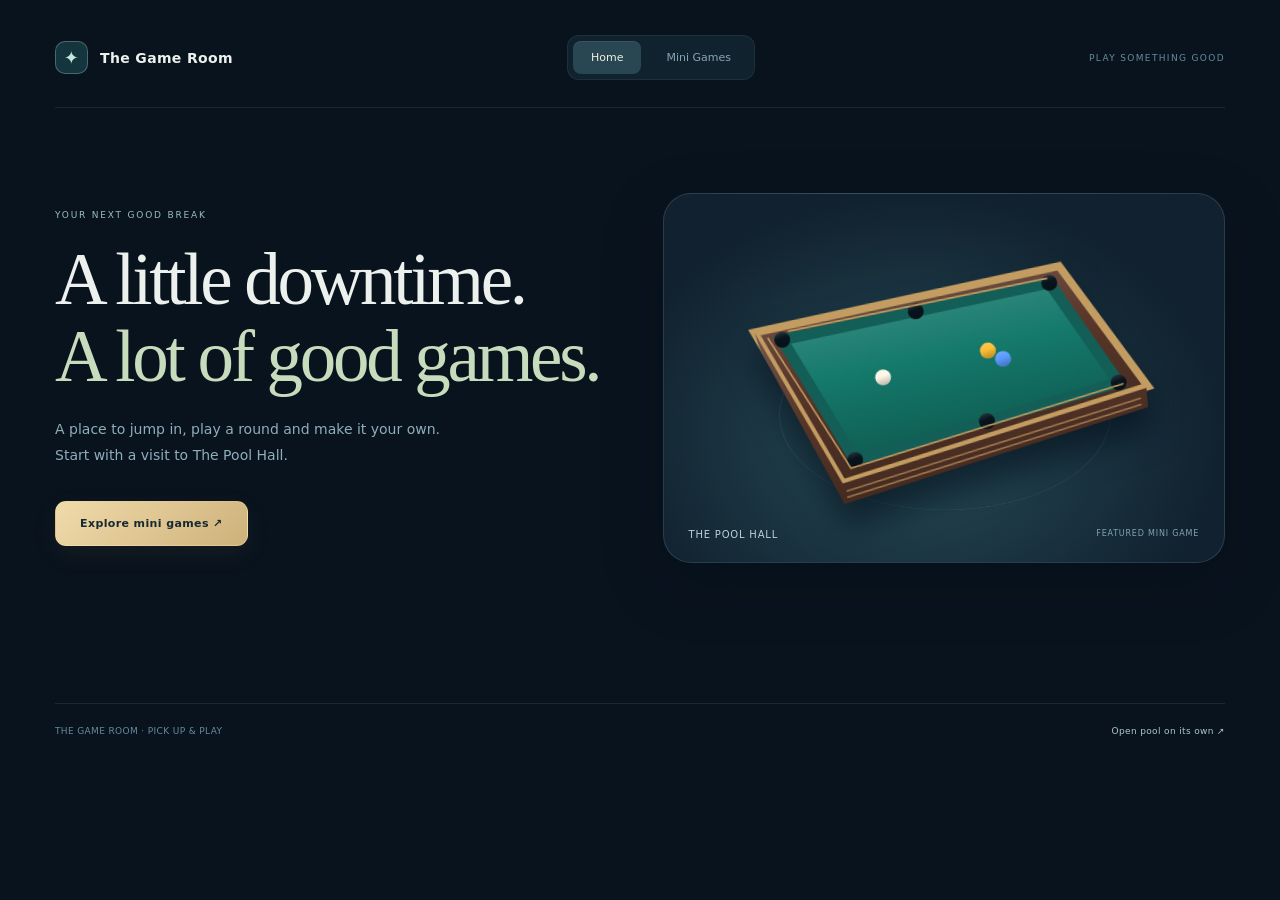
==== index.html @ d656da7c "Fix pool camera framing and separate mobile aiming from shot power" ====
<!DOCTYPE html><html lang="en"><head><meta charset="utf-8"><meta name="viewport" content="width=device-width,initial-scale=1,viewport-fit=cover"><title>The Game Room · Mini Games</title><style>
*{box-sizing:border-box}body{margin:0;background:#09131e;color:#edf1ed;font-family:Segoe UI,system-ui,sans-serif;min-height:100vh}button{font:inherit;cursor:pointer;transition:background .2s,transform .2s,border-color .2s}button:focus-visible,a:focus-visible{outline:2px solid #a4e0d1;outline-offset:5px}button:hover{transform:translateY(-2px)}button:active{transform:translateY(0)}.hidden{display:none!important}.shell{max-width:1400px;margin:auto;padding:35px 55px 45px}.nav{display:flex;align-items:center;justify-content:space-between;border-bottom:1px solid #c3d9e219;padding-bottom:27px;gap:25px}.logo{font-size:14px;font-weight:650;letter-spacing:.025em;display:flex;align-items:center;gap:12px}.logoIcon{width:33px;height:33px;border:1px solid #b7d6d452;border-radius:10px;display:grid;place-items:center;background:#14353e;color:#c8e5da;font-size:18px}.tabs{display:flex;gap:7px;background:#11222f;border:1px solid #b4d6d314;border-radius:12px;padding:5px}.tabs button{border:0;color:#86a4b6;background:transparent;padding:10px 18px;border-radius:8px;font-size:11px}.tabs button[aria-selected=true]{background:#294653;color:#ecf0dd;box-shadow:inset 0 1px #cbdad619}.edition{font-size:9px;letter-spacing:.15em;color:#668c9b}.hero{display:grid;grid-template-columns:1fr 1fr;align-items:center;min-height:540px;padding:45px 0;gap:45px}.eyebrow{font-size:9px;color:#9bbebd;letter-spacing:.20em;text-transform:uppercase}.hero h1{font:500 clamp(40px,5.7vw,76px)/1.05 Georgia,serif;letter-spacing:-.045em;max-width:650px;margin:22px 0}.hero h1 em{font-style:normal;color:#c7dbbd}.hero p{font-size:14px;line-height:1.85;max-width:410px;color:#8eaeba}.primary{border:1px solid #ffe4aa40;background:linear-gradient(135deg,#f0dbab,#ceb17a);color:#172932;border-radius:11px;padding:15px 24px;font-size:11px;font-weight:700;letter-spacing:.035em;box-shadow:0 8px 25px #96764617}.hero .primary{margin-top:18px}.heroArt{position:relative;min-height:370px;border:1px solid #a7cbd22b;border-radius:28px;background:radial-gradient(ellipse at 45% 65%,#284e59,#11212f 70%);overflow:hidden;box-shadow:0 20px 60px #020b1245;display:grid;place-items:center}.heroArt:before{content:'';position:absolute;width:330px;height:330px;border:1px solid #cfdfd41c;border-radius:50%;transform:rotateX(55deg);top:55px;left:calc(50% - 165px)}.heroArt img{width:94%;max-width:510px;position:relative;filter:drop-shadow(0 22px 16px #020d1999);transform:rotate(-5deg);animation:tableFloat 7s ease-in-out infinite}.artLabel{position:absolute;bottom:22px;left:25px;right:25px;display:flex;justify-content:space-between;font-size:10px;color:#bdd2d5;letter-spacing:.08em}.artLabel span:last-child{color:#7fa5b1;font-size:8px}.sectionHeading{display:flex;justify-content:space-between;align-items:end;gap:20px;padding:48px 0 26px}.sectionHeading h1{font:500 41px Georgia,serif;letter-spacing:-.03em;margin:10px 0}.sectionHeading p{color:#8eafba;font-size:12px;margin:0}.count{font-size:10px;color:#799aa9;border:1px solid #c4dce120;padding:8px 11px;border-radius:8px}.gameGrid{display:grid;grid-template-columns:minmax(300px,620px) 1fr;gap:25px;align-items:stretch}.gameCard{padding:0;border:1px solid #b9d6d230;border-radius:21px;background:#112532;overflow:hidden;text-align:left;color:inherit;box-shadow:0 15px 40px #0002}.gameCard:hover{border-color:#b9d6d270;box-shadow:0 20px 40px #0004}.cardArt{height:275px;position:relative;display:grid;place-items:center;background:radial-gradient(ellipse at center,#2d5861,#132c3d 77%);overflow:hidden}.cardArt img{width:70%;max-width:390px;filter:drop-shadow(0 13px 10px #030e2166);transform:rotate(-4deg);transition:transform .4s}.gameCard:hover img{transform:rotate(-2deg) scale(1.04)}.gameStatus{position:absolute;top:18px;left:18px;border:1px solid #aee0c647;border-radius:6px;background:#102b2fbd;color:#b9ddc6;font-size:8px;font-weight:600;letter-spacing:.11em;padding:6px 9px}.tags{position:absolute;bottom:16px;left:18px;display:flex;gap:6px}.tags span{font-size:8px;color:#bdd7df;background:#10222baa;border:1px solid #bcdce42c;padding:6px 8px;border-radius:5px}.gameCopy{padding:24px 25px;display:grid;grid-template-columns:1fr auto;gap:10px}.gameCopy h2{font:500 29px Georgia,serif;letter-spacing:-.02em;margin:0 0 9px}.gameCopy p{font-size:11px;color:#9ab8c4;line-height:1.75;max-width:440px;margin:0}.launchArrow{align-self:center;width:42px;height:42px;border:1px solid #b9d6d252;border-radius:50%;display:grid;place-items:center;color:#e3d6b6;font-size:22px}.libraryNote{border:1px solid #c2d9e019;border-radius:20px;padding:35px;background:linear-gradient(135deg,#12232f,#0d1b26);display:flex;flex-direction:column;justify-content:center;max-width:390px}.libraryNote .noteIcon{font-size:27px;color:#bfd6c2;margin-bottom:18px}.libraryNote h2{font:500 23px Georgia,serif;margin:0 0 12px}.libraryNote p{font-size:12px;line-height:1.85;color:#8cabb9;margin:0}.footer{display:flex;justify-content:space-between;border-top:1px solid #c3d9e219;margin-top:55px;padding-top:22px;font-size:9px;color:#678a9c;letter-spacing:.04em}.footer a{color:#abc8cb;text-decoration:none}.gameStage{position:fixed;inset:0;z-index:10;background:#09131e;display:flex;flex-direction:column}.stageBar{height:43px;flex:0 0 43px;display:flex;align-items:center;justify-content:space-between;padding:0 12px;gap:15px;border-bottom:1px solid #b9d6d220;background:#0d1e2a}.stageBar button{background:#193341;border:1px solid #bdd7db20;color:#c6dadf;border-radius:6px;padding:6px 11px;font-size:9px}.stageBar span{font:500 14px Georgia,serif;color:#e4e5d4}.gameFrame{border:0;width:100%;flex:1;min-height:0;background:#09131e}.loadingGame{position:absolute;inset:43px 0 0;background:#0c1d29;display:grid;place-content:center;text-align:center;gap:16px;pointer-events:none}.loadingGame div{width:28px;height:28px;border:2px solid #b9d6d224;border-top-color:#d8c08b;border-radius:50%;margin:auto;animation:spin 1s linear infinite}.loadingGame p{font-size:12px;color:#a9c6cc}.panel{animation:reveal .35s ease-out}@keyframes tableFloat{50%{transform:rotate(-5deg) translateY(-7px)}}@keyframes reveal{from{opacity:0;transform:translateY(8px)}to{opacity:1;transform:none}}@keyframes spin{to{transform:rotate(360deg)}}@media(max-width:800px){.shell{padding:22px}.edition{display:none}.nav{padding-bottom:20px}.hero{grid-template-columns:1fr;gap:27px;padding:33px 0;min-height:0}.hero h1{font-size:49px}.hero p{font-size:12px}.heroArt{min-height:290px}.gameGrid{grid-template-columns:1fr}.libraryNote{max-width:none;padding:24px}.cardArt{height:245px}.sectionHeading{padding-top:32px}.sectionHeading h1{font-size:34px}.footer{margin-top:35px}.tabs button{padding:9px 12px}.logo{font-size:12px}}@media(prefers-reduced-motion:reduce){*{animation:none!important;transition:none!important}}
.gameGrid{grid-template-columns:repeat(2,minmax(0,1fr))}.upcomingGame{cursor:default}.upcomingGame:hover{transform:none;box-shadow:0 15px 40px #0002;border-color:#b9d6d230}.footballArt{background:radial-gradient(ellipse at center,#345650,#162d36 77%)}.footballArt svg{width:76%;max-width:400px;filter:drop-shadow(0 13px 10px #030e2166)}.upcomingStatus{color:#d4c296;border-color:#d4c29640;background:#283529bb}.upcomingArrow{font-size:12px;color:#8eafb5;border-style:dashed}@media(max-width:800px){.gameGrid{grid-template-columns:1fr}}
</style></head><body><main class="shell" id="launcher"><header class="nav"><div class="logo"><span class="logoIcon">✦</span>The Game Room</div><nav class="tabs" role="tablist" aria-label="Game room navigation"><button id="homeTab" type="button" role="tab" aria-selected="true" aria-controls="homePanel">Home</button><button id="miniGamesTab" type="button" role="tab" aria-selected="false" aria-controls="miniGamesPanel">Mini Games</button></nav><span class="edition">PLAY SOMETHING GOOD</span></header><section id="homePanel" class="panel hero" role="tabpanel" aria-labelledby="homeTab"><div><div class="eyebrow">Your next good break</div><h1>A little downtime.<br><em>A lot of good games.</em></h1><p>A place to jump in, play a round and make it your own. Start with a visit to The Pool Hall.</p><button class="primary" id="browseGames" type="button">Explore mini games ↗</button></div><div class="heroArt" aria-label="Pool table illustration"><img src="pool-assets/table-clubroom.svg?pockets=2" alt="Jade pool table with brass trim"><div class="artLabel"><span>THE POOL HALL</span><span>FEATURED MINI GAME</span></div></div></section><section id="miniGamesPanel" class="panel hidden" role="tabpanel" aria-labelledby="miniGamesTab"><div class="sectionHeading"><div><div class="eyebrow">Jump into something</div><h1>Mini Games</h1><p>Choose a game. Make it a good round.</p></div><span class="count">2 mini games · Pool + football</span></div><div class="gameGrid"><button type="button" class="gameCard" id="launchPool" aria-label="Play The Pool Hall"><div class="cardArt"><span class="gameStatus">READY TO PLAY</span><img src="pool-assets/table-clubroom.svg?pockets=2" alt="Pool Hall table"><div class="tags"><span>8 BALL</span><span>SOLO + MULTIPLAYER</span><span>6 TABLES</span></div></div><div class="gameCopy"><div><h2>The Pool Hall</h2><p>Practice alone, challenge a bot or play with a friend. Choose your table, pick a fantasy cue and take your shot.</p></div><span class="launchArrow" aria-hidden="true">↗</span></div></button><button type="button" class="gameCard stadiumGame" id="launchQuarterback" aria-label="Explore the Quarterback stadium"><div class="cardArt footballArt"><span class="gameStatus">READY TO PLAY</span><svg viewBox="0 0 320 190" role="img" aria-label="Brown American football with white end stripes and raised laces"><defs><linearGradient id="qbLeather" x1="0" y1="0" x2="0.2" y2="1"><stop offset="0" stop-color="#d6985d"/><stop offset=".44" stop-color="#a96036"/><stop offset="1" stop-color="#5f3024"/></linearGradient><linearGradient id="qbStripe" x1="0" y1="0" x2="0" y2="1"><stop stop-color="#fff9e9"/><stop offset="1" stop-color="#c9bda2"/></linearGradient><pattern id="qbPebble" width="6" height="6" patternUnits="userSpaceOnUse"><circle cx="1.5" cy="1.5" r=".9" fill="#4d271e" opacity=".24"/><circle cx="4.5" cy="4.5" r=".8" fill="#f4bc7c" opacity=".15"/></pattern><clipPath id="qbBallClip"><path d="M64 95C107 26 213 26 256 95C213 164 107 164 64 95Z"/></clipPath></defs><path d="M20 147 192 31 303 91 123 181Z" fill="#245d57" stroke="#6c9d89" stroke-width="2"/><path d="M62 137 218 46 M101 155 251 63 M143 165 278 85" stroke="#bcd9b7" stroke-width="2" opacity=".48"/><ellipse cx="160" cy="134" rx="82" ry="14" fill="#061e2780"/><g transform="rotate(-18 160 95)"><path d="M64 95C107 26 213 26 256 95C213 164 107 164 64 95Z" fill="url(#qbLeather)" stroke="#d1a475" stroke-width="1.5"/><g clip-path="url(#qbBallClip)"><path d="M64 95C107 26 213 26 256 95C213 164 107 164 64 95Z" fill="url(#qbPebble)"/><path d="M101 34C117 69 117 121 101 156L87 156C104 121 104 69 87 34Z M219 34C203 69 203 121 219 156L233 156C216 121 216 69 233 34Z" fill="url(#qbStripe)"/><path d="M68 96Q160 126 252 96" fill="none" stroke="#613b2b" stroke-width="1.5" opacity=".6"/><path d="M97 75C130 47 184 46 221 75" fill="none" stroke="#edbc85" stroke-width="3" opacity=".35"/></g><path d="M130 73Q160 65 190 73" fill="none" stroke="#543323" stroke-width="8" stroke-linecap="round"/><path d="M130 70Q160 63 190 70" fill="none" stroke="#eee3c8" stroke-width="3" stroke-linecap="round"/><g fill="none" stroke-linecap="round"><path d="M136 65 138 78 M146 62 147 75 M156 61 157 74 M166 61 166 74 M176 62 175 75 M186 65 184 78" stroke="#71472c" stroke-width="5"/><path d="M135 63 137 76 M145 60 146 73 M155 59 156 72 M165 59 165 72 M175 60 174 73 M185 63 183 76" stroke="#fff1d7" stroke-width="3.5"/></g></g></svg><div class="tags"><span>FOOTBALL</span><span>MINI GAME 02</span></div></div><div class="gameCopy"><div><h2>Quarterback</h2><p>Call a play, snap the ball and take control. Throw, catch, run and defend in an 11-on-11 football game.</p></div><span class="launchArrow" aria-hidden="true">↗</span></div></button></div></section><footer class="footer"><span>THE GAME ROOM · PICK UP & PLAY</span><a href="pool.html">Open pool on its own ↗</a></footer></main><section class="gameStage hidden" id="gameStage" aria-label="The Pool Hall"><header class="stageBar"><button id="exitPool" type="button">← Mini Games</button><span>The Pool Hall</span><button id="gameFullscreen" type="button">Full screen</button></header><iframe class="gameFrame" id="poolFrame" title="The Pool Hall playable game" allow="autoplay; fullscreen" allowfullscreen></iframe><div id="loadingGame" class="loadingGame"><div></div><p>Opening The Pool Hall…</p></div></section><script>
(()=>{const home=document.querySelector('#homePanel'),mini=document.querySelector('#miniGamesPanel'),homeTab=document.querySelector('#homeTab'),miniTab=document.querySelector('#miniGamesTab'),stage=document.querySelector('#gameStage'),frame=document.querySelector('#poolFrame'),launcher=document.querySelector('#launcher'),loading=document.querySelector('#loadingGame');let gameOpen=false,activeGame='pool';function showTab(which){let isHome=which==='home';home.classList.toggle('hidden',!isHome);mini.classList.toggle('hidden',isHome);homeTab.setAttribute('aria-selected',String(isHome));miniTab.setAttribute('aria-selected',String(!isHome));homeTab.tabIndex=isHome?0:-1;miniTab.tabIndex=isHome?-1:0;try{localStorage.setItem('gameRoomTab',which)}catch(e){}}homeTab.onclick=()=>showTab('home');miniTab.onclick=()=>showTab('mini');document.querySelector('#browseGames').onclick=()=>{showTab('mini');document.querySelector('#launchPool').focus()};for(let tab of [homeTab,miniTab])tab.addEventListener('keydown',e=>{if(e.key==='ArrowLeft'||e.key==='ArrowRight'){e.preventDefault();let next=tab===homeTab?miniTab:homeTab;showTab(next===homeTab?'home':'mini');next.focus()}});function launchGame(title,url,key){activeGame=key;gameOpen=true;launcher.classList.add('hidden');stage.classList.remove('hidden');stage.setAttribute('aria-label',title);document.querySelector('.stageBar span').textContent=title;frame.title=title;loading.querySelector('p').textContent='Opening '+title+'…';loading.classList.remove('hidden');frame.src=url;frame.focus()}function launchPool(){launchGame('The Pool Hall','pool.html?embedded=1&edition=camera-touch-20261008'+(new URLSearchParams(location.search).get('mode')==='online'?'&mode=online':''),'pool')}function launchQuarterback(){launchGame('Quarterback','quarterback.html?embedded=1&edition=visual-performance-20261009','quarterback')}function exitPool(){gameOpen=false;frame.src='about:blank';stage.classList.add('hidden');launcher.classList.remove('hidden');showTab('mini');if(document.fullscreenElement)document.exitFullscreen().catch(()=>{});document.querySelector(activeGame==='quarterback'?'#launchQuarterback':'#launchPool').focus()}frame.addEventListener('load',()=>{if(gameOpen&&frame.getAttribute('src')!=='about:blank')loading.classList.add('hidden')});addEventListener('message',event=>{if(event.source!==frame.contentWindow||!gameOpen)return;if(event.data?.type==='pool-hall:exit'||event.data?.type==='quarterback:exit')exitPool();if(event.data?.type==='pool-hall:ready'||event.data?.type==='quarterback:ready')loading.classList.add('hidden')});document.querySelector('#launchPool').onclick=launchPool;document.querySelector('#launchQuarterback').onclick=launchQuarterback;document.querySelector('#exitPool').onclick=exitPool;document.querySelector('#gameFullscreen').onclick=()=>{if(document.fullscreenElement)document.exitFullscreen().catch(()=>{});else stage.requestFullscreen?.().catch(()=>{})};let saved='home';try{saved=localStorage.getItem('gameRoomTab')||'home'}catch(e){}showTab(saved==='mini'?'mini':'home');if(new URLSearchParams(location.search).get('game')==='pool')launchPool();})();
</script></body></html>
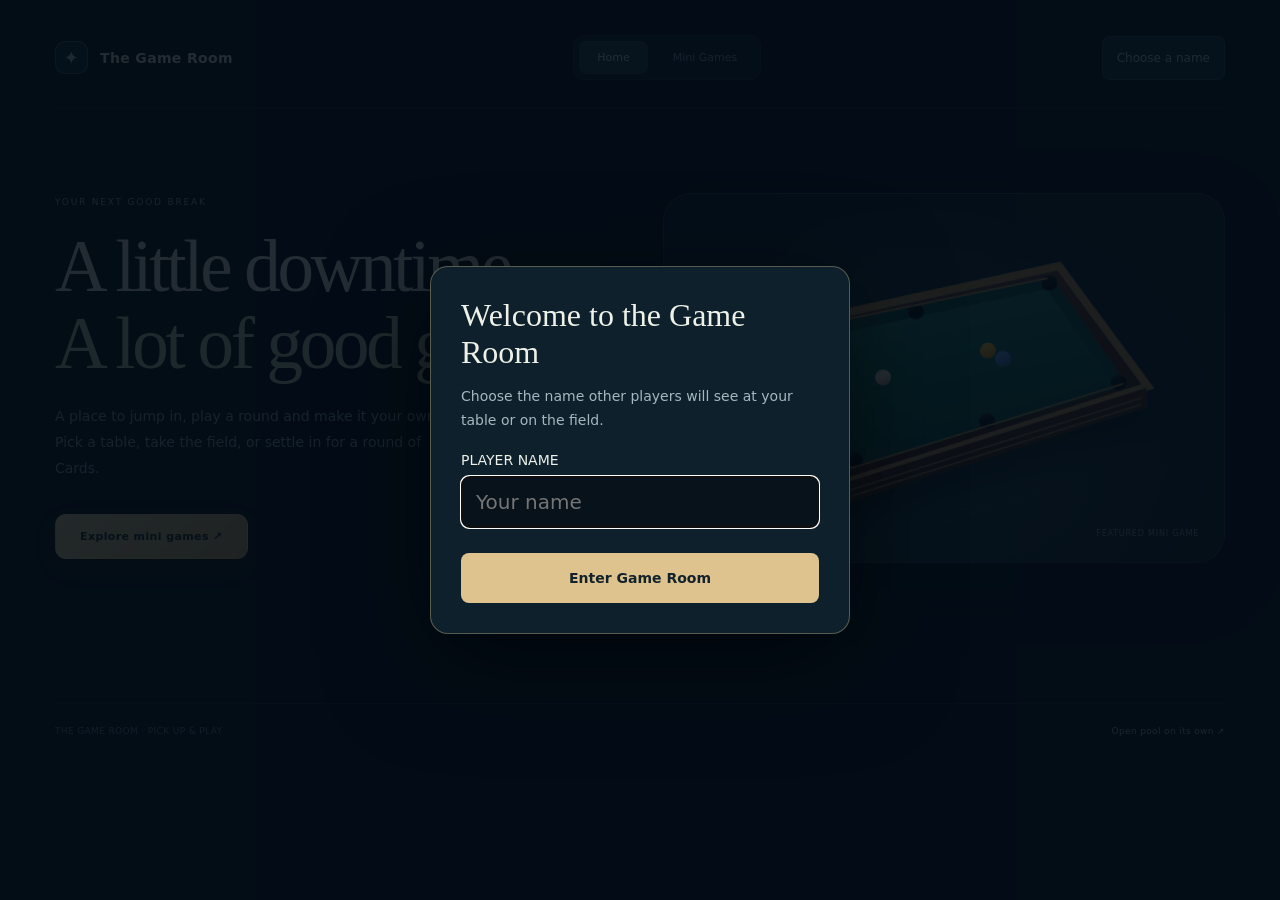
==== commit 6d610324: "Add Cards Blackjack, mobile football controls, receiver passing and public rooms" ====
--- a/index.html
+++ b/index.html
@@ -1,6 +1,9 @@
 <!DOCTYPE html><html lang="en"><head><meta charset="utf-8"><meta name="viewport" content="width=device-width,initial-scale=1,viewport-fit=cover"><title>The Game Room · Mini Games</title><style>
 *{box-sizing:border-box}body{margin:0;background:#09131e;color:#edf1ed;font-family:Segoe UI,system-ui,sans-serif;min-height:100vh}button{font:inherit;cursor:pointer;transition:background .2s,transform .2s,border-color .2s}button:focus-visible,a:focus-visible{outline:2px solid #a4e0d1;outline-offset:5px}button:hover{transform:translateY(-2px)}button:active{transform:translateY(0)}.hidden{display:none!important}.shell{max-width:1400px;margin:auto;padding:35px 55px 45px}.nav{display:flex;align-items:center;justify-content:space-between;border-bottom:1px solid #c3d9e219;padding-bottom:27px;gap:25px}.logo{font-size:14px;font-weight:650;letter-spacing:.025em;display:flex;align-items:center;gap:12px}.logoIcon{width:33px;height:33px;border:1px solid #b7d6d452;border-radius:10px;display:grid;place-items:center;background:#14353e;color:#c8e5da;font-size:18px}.tabs{display:flex;gap:7px;background:#11222f;border:1px solid #b4d6d314;border-radius:12px;padding:5px}.tabs button{border:0;color:#86a4b6;background:transparent;padding:10px 18px;border-radius:8px;font-size:11px}.tabs button[aria-selected=true]{background:#294653;color:#ecf0dd;box-shadow:inset 0 1px #cbdad619}.edition{font-size:9px;letter-spacing:.15em;color:#668c9b}.hero{display:grid;grid-template-columns:1fr 1fr;align-items:center;min-height:540px;padding:45px 0;gap:45px}.eyebrow{font-size:9px;color:#9bbebd;letter-spacing:.20em;text-transform:uppercase}.hero h1{font:500 clamp(40px,5.7vw,76px)/1.05 Georgia,serif;letter-spacing:-.045em;max-width:650px;margin:22px 0}.hero h1 em{font-style:normal;color:#c7dbbd}.hero p{font-size:14px;line-height:1.85;max-width:410px;color:#8eaeba}.primary{border:1px solid #ffe4aa40;background:linear-gradient(135deg,#f0dbab,#ceb17a);color:#172932;border-radius:11px;padding:15px 24px;font-size:11px;font-weight:700;letter-spacing:.035em;box-shadow:0 8px 25px #96764617}.hero .primary{margin-top:18px}.heroArt{position:relative;min-height:370px;border:1px solid #a7cbd22b;border-radius:28px;background:radial-gradient(ellipse at 45% 65%,#284e59,#11212f 70%);overflow:hidden;box-shadow:0 20px 60px #020b1245;display:grid;place-items:center}.heroArt:before{content:'';position:absolute;width:330px;height:330px;border:1px solid #cfdfd41c;border-radius:50%;transform:rotateX(55deg);top:55px;left:calc(50% - 165px)}.heroArt img{width:94%;max-width:510px;position:relative;filter:drop-shadow(0 22px 16px #020d1999);transform:rotate(-5deg);animation:tableFloat 7s ease-in-out infinite}.artLabel{position:absolute;bottom:22px;left:25px;right:25px;display:flex;justify-content:space-between;font-size:10px;color:#bdd2d5;letter-spacing:.08em}.artLabel span:last-child{color:#7fa5b1;font-size:8px}.sectionHeading{display:flex;justify-content:space-between;align-items:end;gap:20px;padding:48px 0 26px}.sectionHeading h1{font:500 41px Georgia,serif;letter-spacing:-.03em;margin:10px 0}.sectionHeading p{color:#8eafba;font-size:12px;margin:0}.count{font-size:10px;color:#799aa9;border:1px solid #c4dce120;padding:8px 11px;border-radius:8px}.gameGrid{display:grid;grid-template-columns:minmax(300px,620px) 1fr;gap:25px;align-items:stretch}.gameCard{padding:0;border:1px solid #b9d6d230;border-radius:21px;background:#112532;overflow:hidden;text-align:left;color:inherit;box-shadow:0 15px 40px #0002}.gameCard:hover{border-color:#b9d6d270;box-shadow:0 20px 40px #0004}.cardArt{height:275px;position:relative;display:grid;place-items:center;background:radial-gradient(ellipse at center,#2d5861,#132c3d 77%);overflow:hidden}.cardArt img{width:70%;max-width:390px;filter:drop-shadow(0 13px 10px #030e2166);transform:rotate(-4deg);transition:transform .4s}.gameCard:hover img{transform:rotate(-2deg) scale(1.04)}.gameStatus{position:absolute;top:18px;left:18px;border:1px solid #aee0c647;border-radius:6px;background:#102b2fbd;color:#b9ddc6;font-size:8px;font-weight:600;letter-spacing:.11em;padding:6px 9px}.tags{position:absolute;bottom:16px;left:18px;display:flex;gap:6px}.tags span{font-size:8px;color:#bdd7df;background:#10222baa;border:1px solid #bcdce42c;padding:6px 8px;border-radius:5px}.gameCopy{padding:24px 25px;display:grid;grid-template-columns:1fr auto;gap:10px}.gameCopy h2{font:500 29px Georgia,serif;letter-spacing:-.02em;margin:0 0 9px}.gameCopy p{font-size:11px;color:#9ab8c4;line-height:1.75;max-width:440px;margin:0}.launchArrow{align-self:center;width:42px;height:42px;border:1px solid #b9d6d252;border-radius:50%;display:grid;place-items:center;color:#e3d6b6;font-size:22px}.libraryNote{border:1px solid #c2d9e019;border-radius:20px;padding:35px;background:linear-gradient(135deg,#12232f,#0d1b26);display:flex;flex-direction:column;justify-content:center;max-width:390px}.libraryNote .noteIcon{font-size:27px;color:#bfd6c2;margin-bottom:18px}.libraryNote h2{font:500 23px Georgia,serif;margin:0 0 12px}.libraryNote p{font-size:12px;line-height:1.85;color:#8cabb9;margin:0}.footer{display:flex;justify-content:space-between;border-top:1px solid #c3d9e219;margin-top:55px;padding-top:22px;font-size:9px;color:#678a9c;letter-spacing:.04em}.footer a{color:#abc8cb;text-decoration:none}.gameStage{position:fixed;inset:0;z-index:10;background:#09131e;display:flex;flex-direction:column}.stageBar{height:43px;flex:0 0 43px;display:flex;align-items:center;justify-content:space-between;padding:0 12px;gap:15px;border-bottom:1px solid #b9d6d220;background:#0d1e2a}.stageBar button{background:#193341;border:1px solid #bdd7db20;color:#c6dadf;border-radius:6px;padding:6px 11px;font-size:9px}.stageBar span{font:500 14px Georgia,serif;color:#e4e5d4}.gameFrame{border:0;width:100%;flex:1;min-height:0;background:#09131e}.loadingGame{position:absolute;inset:43px 0 0;background:#0c1d29;display:grid;place-content:center;text-align:center;gap:16px;pointer-events:none}.loadingGame div{width:28px;height:28px;border:2px solid #b9d6d224;border-top-color:#d8c08b;border-radius:50%;margin:auto;animation:spin 1s linear infinite}.loadingGame p{font-size:12px;color:#a9c6cc}.panel{animation:reveal .35s ease-out}@keyframes tableFloat{50%{transform:rotate(-5deg) translateY(-7px)}}@keyframes reveal{from{opacity:0;transform:translateY(8px)}to{opacity:1;transform:none}}@keyframes spin{to{transform:rotate(360deg)}}@media(max-width:800px){.shell{padding:22px}.edition{display:none}.nav{padding-bottom:20px}.hero{grid-template-columns:1fr;gap:27px;padding:33px 0;min-height:0}.hero h1{font-size:49px}.hero p{font-size:12px}.heroArt{min-height:290px}.gameGrid{grid-template-columns:1fr}.libraryNote{max-width:none;padding:24px}.cardArt{height:245px}.sectionHeading{padding-top:32px}.sectionHeading h1{font-size:34px}.footer{margin-top:35px}.tabs button{padding:9px 12px}.logo{font-size:12px}}@media(prefers-reduced-motion:reduce){*{animation:none!important;transition:none!important}}
 .gameGrid{grid-template-columns:repeat(2,minmax(0,1fr))}.upcomingGame{cursor:default}.upcomingGame:hover{transform:none;box-shadow:0 15px 40px #0002;border-color:#b9d6d230}.footballArt{background:radial-gradient(ellipse at center,#345650,#162d36 77%)}.footballArt svg{width:76%;max-width:400px;filter:drop-shadow(0 13px 10px #030e2166)}.upcomingStatus{color:#d4c296;border-color:#d4c29640;background:#283529bb}.upcomingArrow{font-size:12px;color:#8eafb5;border-style:dashed}@media(max-width:800px){.gameGrid{grid-template-columns:1fr}}
-</style></head><body><main class="shell" id="launcher"><header class="nav"><div class="logo"><span class="logoIcon">✦</span>The Game Room</div><nav class="tabs" role="tablist" aria-label="Game room navigation"><button id="homeTab" type="button" role="tab" aria-selected="true" aria-controls="homePanel">Home</button><button id="miniGamesTab" type="button" role="tab" aria-selected="false" aria-controls="miniGamesPanel">Mini Games</button></nav><span class="edition">PLAY SOMETHING GOOD</span></header><section id="homePanel" class="panel hero" role="tabpanel" aria-labelledby="homeTab"><div><div class="eyebrow">Your next good break</div><h1>A little downtime.<br><em>A lot of good games.</em></h1><p>A place to jump in, play a round and make it your own. Start with a visit to The Pool Hall.</p><button class="primary" id="browseGames" type="button">Explore mini games ↗</button></div><div class="heroArt" aria-label="Pool table illustration"><img src="pool-assets/table-clubroom.svg?pockets=2" alt="Jade pool table with brass trim"><div class="artLabel"><span>THE POOL HALL</span><span>FEATURED MINI GAME</span></div></div></section><section id="miniGamesPanel" class="panel hidden" role="tabpanel" aria-labelledby="miniGamesTab"><div class="sectionHeading"><div><div class="eyebrow">Jump into something</div><h1>Mini Games</h1><p>Choose a game. Make it a good round.</p></div><span class="count">2 mini games · Pool + football</span></div><div class="gameGrid"><button type="button" class="gameCard" id="launchPool" aria-label="Play The Pool Hall"><div class="cardArt"><span class="gameStatus">READY TO PLAY</span><img src="pool-assets/table-clubroom.svg?pockets=2" alt="Pool Hall table"><div class="tags"><span>8 BALL</span><span>SOLO + MULTIPLAYER</span><span>6 TABLES</span></div></div><div class="gameCopy"><div><h2>The Pool Hall</h2><p>Practice alone, challenge a bot or play with a friend. Choose your table, pick a fantasy cue and take your shot.</p></div><span class="launchArrow" aria-hidden="true">↗</span></div></button><button type="button" class="gameCard stadiumGame" id="launchQuarterback" aria-label="Explore the Quarterback stadium"><div class="cardArt footballArt"><span class="gameStatus">READY TO PLAY</span><svg viewBox="0 0 320 190" role="img" aria-label="Brown American football with white end stripes and raised laces"><defs><linearGradient id="qbLeather" x1="0" y1="0" x2="0.2" y2="1"><stop offset="0" stop-color="#d6985d"/><stop offset=".44" stop-color="#a96036"/><stop offset="1" stop-color="#5f3024"/></linearGradient><linearGradient id="qbStripe" x1="0" y1="0" x2="0" y2="1"><stop stop-color="#fff9e9"/><stop offset="1" stop-color="#c9bda2"/></linearGradient><pattern id="qbPebble" width="6" height="6" patternUnits="userSpaceOnUse"><circle cx="1.5" cy="1.5" r=".9" fill="#4d271e" opacity=".24"/><circle cx="4.5" cy="4.5" r=".8" fill="#f4bc7c" opacity=".15"/></pattern><clipPath id="qbBallClip"><path d="M64 95C107 26 213 26 256 95C213 164 107 164 64 95Z"/></clipPath></defs><path d="M20 147 192 31 303 91 123 181Z" fill="#245d57" stroke="#6c9d89" stroke-width="2"/><path d="M62 137 218 46 M101 155 251 63 M143 165 278 85" stroke="#bcd9b7" stroke-width="2" opacity=".48"/><ellipse cx="160" cy="134" rx="82" ry="14" fill="#061e2780"/><g transform="rotate(-18 160 95)"><path d="M64 95C107 26 213 26 256 95C213 164 107 164 64 95Z" fill="url(#qbLeather)" stroke="#d1a475" stroke-width="1.5"/><g clip-path="url(#qbBallClip)"><path d="M64 95C107 26 213 26 256 95C213 164 107 164 64 95Z" fill="url(#qbPebble)"/><path d="M101 34C117 69 117 121 101 156L87 156C104 121 104 69 87 34Z M219 34C203 69 203 121 219 156L233 156C216 121 216 69 233 34Z" fill="url(#qbStripe)"/><path d="M68 96Q160 126 252 96" fill="none" stroke="#613b2b" stroke-width="1.5" opacity=".6"/><path d="M97 75C130 47 184 46 221 75" fill="none" stroke="#edbc85" stroke-width="3" opacity=".35"/></g><path d="M130 73Q160 65 190 73" fill="none" stroke="#543323" stroke-width="8" stroke-linecap="round"/><path d="M130 70Q160 63 190 70" fill="none" stroke="#eee3c8" stroke-width="3" stroke-linecap="round"/><g fill="none" stroke-linecap="round"><path d="M136 65 138 78 M146 62 147 75 M156 61 157 74 M166 61 166 74 M176 62 175 75 M186 65 184 78" stroke="#71472c" stroke-width="5"/><path d="M135 63 137 76 M145 60 146 73 M155 59 156 72 M165 59 165 72 M175 60 174 73 M185 63 183 76" stroke="#fff1d7" stroke-width="3.5"/></g></g></svg><div class="tags"><span>FOOTBALL</span><span>MINI GAME 02</span></div></div><div class="gameCopy"><div><h2>Quarterback</h2><p>Call a play, snap the ball and take control. Throw, catch, run and defend in an 11-on-11 football game.</p></div><span class="launchArrow" aria-hidden="true">↗</span></div></button></div></section><footer class="footer"><span>THE GAME ROOM · PICK UP & PLAY</span><a href="pool.html">Open pool on its own ↗</a></footer></main><section class="gameStage hidden" id="gameStage" aria-label="The Pool Hall"><header class="stageBar"><button id="exitPool" type="button">← Mini Games</button><span>The Pool Hall</span><button id="gameFullscreen" type="button">Full screen</button></header><iframe class="gameFrame" id="poolFrame" title="The Pool Hall playable game" allow="autoplay; fullscreen" allowfullscreen></iframe><div id="loadingGame" class="loadingGame"><div></div><p>Opening The Pool Hall…</p></div></section><script>
-(()=>{const home=document.querySelector('#homePanel'),mini=document.querySelector('#miniGamesPanel'),homeTab=document.querySelector('#homeTab'),miniTab=document.querySelector('#miniGamesTab'),stage=document.querySelector('#gameStage'),frame=document.querySelector('#poolFrame'),launcher=document.querySelector('#launcher'),loading=document.querySelector('#loadingGame');let gameOpen=false,activeGame='pool';function showTab(which){let isHome=which==='home';home.classList.toggle('hidden',!isHome);mini.classList.toggle('hidden',isHome);homeTab.setAttribute('aria-selected',String(isHome));miniTab.setAttribute('aria-selected',String(!isHome));homeTab.tabIndex=isHome?0:-1;miniTab.tabIndex=isHome?-1:0;try{localStorage.setItem('gameRoomTab',which)}catch(e){}}homeTab.onclick=()=>showTab('home');miniTab.onclick=()=>showTab('mini');document.querySelector('#browseGames').onclick=()=>{showTab('mini');document.querySelector('#launchPool').focus()};for(let tab of [homeTab,miniTab])tab.addEventListener('keydown',e=>{if(e.key==='ArrowLeft'||e.key==='ArrowRight'){e.preventDefault();let next=tab===homeTab?miniTab:homeTab;showTab(next===homeTab?'home':'mini');next.focus()}});function launchGame(title,url,key){activeGame=key;gameOpen=true;launcher.classList.add('hidden');stage.classList.remove('hidden');stage.setAttribute('aria-label',title);document.querySelector('.stageBar span').textContent=title;frame.title=title;loading.querySelector('p').textContent='Opening '+title+'…';loading.classList.remove('hidden');frame.src=url;frame.focus()}function launchPool(){launchGame('The Pool Hall','pool.html?embedded=1&edition=camera-touch-20261008'+(new URLSearchParams(location.search).get('mode')==='online'?'&mode=online':''),'pool')}function launchQuarterback(){launchGame('Quarterback','quarterback.html?embedded=1&edition=visual-performance-20261009','quarterback')}function exitPool(){gameOpen=false;frame.src='about:blank';stage.classList.add('hidden');launcher.classList.remove('hidden');showTab('mini');if(document.fullscreenElement)document.exitFullscreen().catch(()=>{});document.querySelector(activeGame==='quarterback'?'#launchQuarterback':'#launchPool').focus()}frame.addEventListener('load',()=>{if(gameOpen&&frame.getAttribute('src')!=='about:blank')loading.classList.add('hidden')});addEventListener('message',event=>{if(event.source!==frame.contentWindow||!gameOpen)return;if(event.data?.type==='pool-hall:exit'||event.data?.type==='quarterback:exit')exitPool();if(event.data?.type==='pool-hall:ready'||event.data?.type==='quarterback:ready')loading.classList.add('hidden')});document.querySelector('#launchPool').onclick=launchPool;document.querySelector('#launchQuarterback').onclick=launchQuarterback;document.querySelector('#exitPool').onclick=exitPool;document.querySelector('#gameFullscreen').onclick=()=>{if(document.fullscreenElement)document.exitFullscreen().catch(()=>{});else stage.requestFullscreen?.().catch(()=>{})};let saved='home';try{saved=localStorage.getItem('gameRoomTab')||'home'}catch(e){}showTab(saved==='mini'?'mini':'home');if(new URLSearchParams(location.search).get('game')==='pool')launchPool();})();
-</script></body></html>+.gameGrid{grid-template-columns:repeat(3,minmax(0,1fr))}.holdemArt{background:radial-gradient(ellipse,#326052,#132d2e 77%)}.holdemArt img{width:94%}@media(max-width:1100px){.gameGrid{grid-template-columns:repeat(2,minmax(0,1fr))}}@media(max-width:700px){.gameGrid{grid-template-columns:1fr}}</style></head><body><main class="shell" id="launcher"><header class="nav"><div class="logo"><span class="logoIcon">✦</span>The Game Room</div><nav class="tabs" role="tablist" aria-label="Game room navigation"><button id="homeTab" type="button" role="tab" aria-selected="true" aria-controls="homePanel">Home</button><button id="miniGamesTab" type="button" role="tab" aria-selected="false" aria-controls="miniGamesPanel">Mini Games</button></nav><span class="edition">PLAY SOMETHING GOOD</span></header><section id="homePanel" class="panel hero" role="tabpanel" aria-labelledby="homeTab"><div><div class="eyebrow">Your next good break</div><h1>A little downtime.<br><em>A lot of good games.</em></h1><p>A place to jump in, play a round and make it your own. Pick a table, take the field, or settle in for a round of Cards.</p><button class="primary" id="browseGames" type="button">Explore mini games ↗</button></div><div class="heroArt" aria-label="Pool table illustration"><img src="pool-assets/table-clubroom.svg?pockets=2" alt="Jade pool table with brass trim"><div class="artLabel"><span>THE POOL HALL</span><span>FEATURED MINI GAME</span></div></div></section><section id="miniGamesPanel" class="panel hidden" role="tabpanel" aria-labelledby="miniGamesTab"><div class="sectionHeading"><div><div class="eyebrow">Jump into something</div><h1>Mini Games</h1><p>Choose a game. Make it a good round.</p></div><span class="count">3 mini games · Pool, football & cards</span></div><div class="gameGrid"><button type="button" class="gameCard" id="launchPool" aria-label="Play The Pool Hall"><div class="cardArt"><span class="gameStatus">READY TO PLAY</span><img src="pool-assets/table-clubroom.svg?pockets=2" alt="Pool Hall table"><div class="tags"><span>8 BALL</span><span>SOLO + MULTIPLAYER</span><span>6 TABLES</span></div></div><div class="gameCopy"><div><h2>The Pool Hall</h2><p>Practice alone, challenge a bot or play with a friend. Choose your table, pick a fantasy cue and take your shot.</p></div><span class="launchArrow" aria-hidden="true">↗</span></div></button><button type="button" class="gameCard stadiumGame" id="launchQuarterback" aria-label="Explore the Quarterback stadium"><div class="cardArt footballArt"><span class="gameStatus">READY TO PLAY</span><svg viewBox="0 0 320 190" role="img" aria-label="Brown American football with white end stripes and raised laces"><defs><linearGradient id="qbLeather" x1="0" y1="0" x2="0.2" y2="1"><stop offset="0" stop-color="#d6985d"/><stop offset=".44" stop-color="#a96036"/><stop offset="1" stop-color="#5f3024"/></linearGradient><linearGradient id="qbStripe" x1="0" y1="0" x2="0" y2="1"><stop stop-color="#fff9e9"/><stop offset="1" stop-color="#c9bda2"/></linearGradient><pattern id="qbPebble" width="6" height="6" patternUnits="userSpaceOnUse"><circle cx="1.5" cy="1.5" r=".9" fill="#4d271e" opacity=".24"/><circle cx="4.5" cy="4.5" r=".8" fill="#f4bc7c" opacity=".15"/></pattern><clipPath id="qbBallClip"><path d="M64 95C107 26 213 26 256 95C213 164 107 164 64 95Z"/></clipPath></defs><path d="M20 147 192 31 303 91 123 181Z" fill="#245d57" stroke="#6c9d89" stroke-width="2"/><path d="M62 137 218 46 M101 155 251 63 M143 165 278 85" stroke="#bcd9b7" stroke-width="2" opacity=".48"/><ellipse cx="160" cy="134" rx="82" ry="14" fill="#061e2780"/><g transform="rotate(-18 160 95)"><path d="M64 95C107 26 213 26 256 95C213 164 107 164 64 95Z" fill="url(#qbLeather)" stroke="#d1a475" stroke-width="1.5"/><g clip-path="url(#qbBallClip)"><path d="M64 95C107 26 213 26 256 95C213 164 107 164 64 95Z" fill="url(#qbPebble)"/><path d="M101 34C117 69 117 121 101 156L87 156C104 121 104 69 87 34Z M219 34C203 69 203 121 219 156L233 156C216 121 216 69 233 34Z" fill="url(#qbStripe)"/><path d="M68 96Q160 126 252 96" fill="none" stroke="#613b2b" stroke-width="1.5" opacity=".6"/><path d="M97 75C130 47 184 46 221 75" fill="none" stroke="#edbc85" stroke-width="3" opacity=".35"/></g><path d="M130 73Q160 65 190 73" fill="none" stroke="#543323" stroke-width="8" stroke-linecap="round"/><path d="M130 70Q160 63 190 70" fill="none" stroke="#eee3c8" stroke-width="3" stroke-linecap="round"/><g fill="none" stroke-linecap="round"><path d="M136 65 138 78 M146 62 147 75 M156 61 157 74 M166 61 166 74 M176 62 175 75 M186 65 184 78" stroke="#71472c" stroke-width="5"/><path d="M135 63 137 76 M145 60 146 73 M155 59 156 72 M165 59 165 72 M175 60 174 73 M185 63 183 76" stroke="#fff1d7" stroke-width="3.5"/></g></g></svg><div class="tags"><span>FOOTBALL</span><span>MINI GAME 02</span></div></div><div class="gameCopy"><div><h2>Quarterback</h2><p>Call a play, snap the ball and take control. Throw, catch, run and defend in an 11-on-11 football game.</p></div><span class="launchArrow" aria-hidden="true">↗</span></div></button><button type="button" class="gameCard" id="launchHoldEm" aria-label="Play Cards"><div class="cardArt holdemArt"><span class="gameStatus">READY TO PLAY</span><img src="holdem-assets/cover.svg?v=cards-football-20261009" alt="Ace of spades and ace of hearts on a green poker table"><div class="tags"><span>HOLD EM + BLACKJACK</span><span>SOLO + MULTIPLAYER</span><span>PLAY CHIPS</span></div></div><div class="gameCopy"><div><h2>Cards</h2><p>Choose Hold Em or Blackjack. Dress your character, play against bots or share a table with friends.</p></div><span class="launchArrow" aria-hidden="true">↗</span></div></button></div></section><footer class="footer"><span>THE GAME ROOM · PICK UP & PLAY</span><a href="pool.html">Open pool on its own ↗</a></footer></main><section class="gameStage hidden" id="gameStage" aria-label="The Pool Hall"><header class="stageBar"><button id="exitPool" type="button">← Mini Games</button><span>The Pool Hall</span><button id="gameFullscreen" type="button">Full screen</button></header><iframe class="gameFrame" id="poolFrame" title="The Pool Hall playable game" allow="autoplay; fullscreen" allowfullscreen></iframe><div id="loadingGame" class="loadingGame"><div></div><p>Opening The Pool Hall…</p></div></section><script src="player-profile.js?v=cards-football-20261009"></script><script>
+(()=>{const home=document.querySelector('#homePanel'),mini=document.querySelector('#miniGamesPanel'),homeTab=document.querySelector('#homeTab'),miniTab=document.querySelector('#miniGamesTab'),stage=document.querySelector('#gameStage'),frame=document.querySelector('#poolFrame'),launcher=document.querySelector('#launcher'),loading=document.querySelector('#loadingGame');let gameOpen=false,activeGame='pool',menuAudioChannel=null;
+try{menuAudioChannel=new BroadcastChannel('game-room-audio-v2')}catch{}
+function silenceGameRoom(){if(gameOpen||document.hidden)return;menuAudioChannel?.postMessage({type:'menu-open'});try{frame.contentWindow?.GameAudio?.stopAll()}catch{}}
+addEventListener('focus',silenceGameRoom);addEventListener('visibilitychange',silenceGameRoom);addEventListener('pointerdown',silenceGameRoom,{capture:true});silenceGameRoom();function showTab(which){let isHome=which==='home';home.classList.toggle('hidden',!isHome);mini.classList.toggle('hidden',isHome);homeTab.setAttribute('aria-selected',String(isHome));miniTab.setAttribute('aria-selected',String(!isHome));homeTab.tabIndex=isHome?0:-1;miniTab.tabIndex=isHome?-1:0;try{localStorage.setItem('gameRoomTab',which)}catch(e){}}homeTab.onclick=()=>showTab('home');miniTab.onclick=()=>showTab('mini');document.querySelector('#browseGames').onclick=()=>{showTab('mini');document.querySelector('#launchPool').focus()};for(let tab of [homeTab,miniTab])tab.addEventListener('keydown',e=>{if(e.key==='ArrowLeft'||e.key==='ArrowRight'){e.preventDefault();let next=tab===homeTab?miniTab:homeTab;showTab(next===homeTab?'home':'mini');next.focus()}});function launchGame(title,url,key){GameRoomProfile.require(()=>openGame(title,url,key))}function openGame(title,url,key){url+='&player='+encodeURIComponent(GameRoomProfile.name);activeGame=key;gameOpen=true;launcher.classList.add('hidden');stage.classList.remove('hidden');stage.setAttribute('aria-label',title);document.querySelector('.stageBar span').textContent=title;frame.title=title;loading.querySelector('p').textContent='Opening '+title+'…';loading.classList.remove('hidden');frame.src=url;frame.focus()}function launchPool(){launchGame('The Pool Hall','pool.html?embedded=1&edition=cards-football-20261009'+(new URLSearchParams(location.search).get('test')==='eight-ball'?'&test=eight-ball':'')+(new URLSearchParams(location.search).get('mode')==='online'?'&mode=online':''),'pool')}function launchHoldEm(){launchGame('Cards','holdem.html?embedded=1&edition=cards-football-20261009','holdem')}function launchQuarterback(){launchGame('Quarterback','quarterback.html?embedded=1&edition=cards-football-20261009','quarterback')}function exitPool(){gameOpen=false;silenceGameRoom();try{frame.contentWindow?.GameAudio?.stopAll()}catch{}frame.contentWindow?.postMessage({type:'game-room:stop-audio'},'*');frame.src='about:blank';stage.classList.add('hidden');launcher.classList.remove('hidden');showTab('mini');if(document.fullscreenElement)document.exitFullscreen().catch(()=>{});document.querySelector(({quarterback:'#launchQuarterback',holdem:'#launchHoldEm',pool:'#launchPool'})[activeGame]).focus()}frame.addEventListener('load',()=>{if(gameOpen&&frame.getAttribute('src')!=='about:blank')loading.classList.add('hidden')});addEventListener('message',event=>{if(event.source!==frame.contentWindow||!gameOpen)return;if(event.data?.type==='pool-hall:exit'||event.data?.type==='quarterback:exit'||event.data?.type==='hold-em:exit')exitPool();if(event.data?.type==='pool-hall:ready'||event.data?.type==='quarterback:ready'||event.data?.type==='hold-em:ready')loading.classList.add('hidden')});document.querySelector('#launchPool').onclick=launchPool;document.querySelector('#launchQuarterback').onclick=launchQuarterback;document.querySelector('#launchHoldEm').onclick=launchHoldEm;document.querySelector('#exitPool').onclick=exitPool;document.querySelector('#gameFullscreen').onclick=()=>{if(document.fullscreenElement)document.exitFullscreen().catch(()=>{});else stage.requestFullscreen?.().catch(()=>{})};let saved='home';try{saved=localStorage.getItem('gameRoomTab')||'home'}catch(e){}showTab(saved==='mini'?'mini':'home');if(new URLSearchParams(location.search).get('game')==='pool')launchPool();else if(['holdem','cards'].includes(new URLSearchParams(location.search).get('game')))launchHoldEm();else if(new URLSearchParams(location.search).get('game')==='quarterback')launchQuarterback();})();
+</script></body></html>
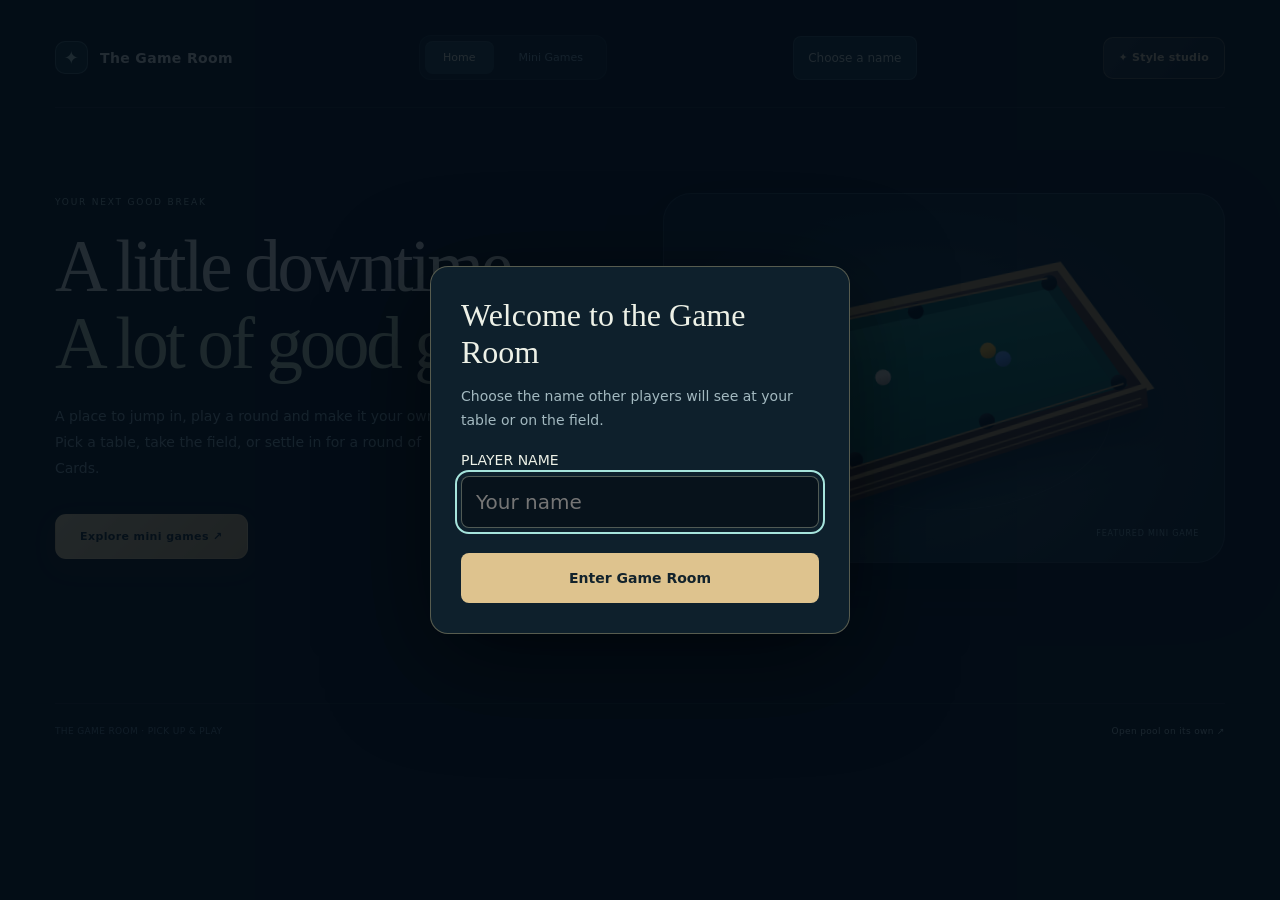
==== commit c96ce1e3: "Sync local Game Room: public ready lobbies, career progression, updated visuals and football gamepla" ====
--- a/index.html
+++ b/index.html
@@ -1,9 +1,9 @@
-<!DOCTYPE html><html lang="en"><head><meta charset="utf-8"><meta name="viewport" content="width=device-width,initial-scale=1,viewport-fit=cover"><title>The Game Room · Mini Games</title><style>
-*{box-sizing:border-box}body{margin:0;background:#09131e;color:#edf1ed;font-family:Segoe UI,system-ui,sans-serif;min-height:100vh}button{font:inherit;cursor:pointer;transition:background .2s,transform .2s,border-color .2s}button:focus-visible,a:focus-visible{outline:2px solid #a4e0d1;outline-offset:5px}button:hover{transform:translateY(-2px)}button:active{transform:translateY(0)}.hidden{display:none!important}.shell{max-width:1400px;margin:auto;padding:35px 55px 45px}.nav{display:flex;align-items:center;justify-content:space-between;border-bottom:1px solid #c3d9e219;padding-bottom:27px;gap:25px}.logo{font-size:14px;font-weight:650;letter-spacing:.025em;display:flex;align-items:center;gap:12px}.logoIcon{width:33px;height:33px;border:1px solid #b7d6d452;border-radius:10px;display:grid;place-items:center;background:#14353e;color:#c8e5da;font-size:18px}.tabs{display:flex;gap:7px;background:#11222f;border:1px solid #b4d6d314;border-radius:12px;padding:5px}.tabs button{border:0;color:#86a4b6;background:transparent;padding:10px 18px;border-radius:8px;font-size:11px}.tabs button[aria-selected=true]{background:#294653;color:#ecf0dd;box-shadow:inset 0 1px #cbdad619}.edition{font-size:9px;letter-spacing:.15em;color:#668c9b}.hero{display:grid;grid-template-columns:1fr 1fr;align-items:center;min-height:540px;padding:45px 0;gap:45px}.eyebrow{font-size:9px;color:#9bbebd;letter-spacing:.20em;text-transform:uppercase}.hero h1{font:500 clamp(40px,5.7vw,76px)/1.05 Georgia,serif;letter-spacing:-.045em;max-width:650px;margin:22px 0}.hero h1 em{font-style:normal;color:#c7dbbd}.hero p{font-size:14px;line-height:1.85;max-width:410px;color:#8eaeba}.primary{border:1px solid #ffe4aa40;background:linear-gradient(135deg,#f0dbab,#ceb17a);color:#172932;border-radius:11px;padding:15px 24px;font-size:11px;font-weight:700;letter-spacing:.035em;box-shadow:0 8px 25px #96764617}.hero .primary{margin-top:18px}.heroArt{position:relative;min-height:370px;border:1px solid #a7cbd22b;border-radius:28px;background:radial-gradient(ellipse at 45% 65%,#284e59,#11212f 70%);overflow:hidden;box-shadow:0 20px 60px #020b1245;display:grid;place-items:center}.heroArt:before{content:'';position:absolute;width:330px;height:330px;border:1px solid #cfdfd41c;border-radius:50%;transform:rotateX(55deg);top:55px;left:calc(50% - 165px)}.heroArt img{width:94%;max-width:510px;position:relative;filter:drop-shadow(0 22px 16px #020d1999);transform:rotate(-5deg);animation:tableFloat 7s ease-in-out infinite}.artLabel{position:absolute;bottom:22px;left:25px;right:25px;display:flex;justify-content:space-between;font-size:10px;color:#bdd2d5;letter-spacing:.08em}.artLabel span:last-child{color:#7fa5b1;font-size:8px}.sectionHeading{display:flex;justify-content:space-between;align-items:end;gap:20px;padding:48px 0 26px}.sectionHeading h1{font:500 41px Georgia,serif;letter-spacing:-.03em;margin:10px 0}.sectionHeading p{color:#8eafba;font-size:12px;margin:0}.count{font-size:10px;color:#799aa9;border:1px solid #c4dce120;padding:8px 11px;border-radius:8px}.gameGrid{display:grid;grid-template-columns:minmax(300px,620px) 1fr;gap:25px;align-items:stretch}.gameCard{padding:0;border:1px solid #b9d6d230;border-radius:21px;background:#112532;overflow:hidden;text-align:left;color:inherit;box-shadow:0 15px 40px #0002}.gameCard:hover{border-color:#b9d6d270;box-shadow:0 20px 40px #0004}.cardArt{height:275px;position:relative;display:grid;place-items:center;background:radial-gradient(ellipse at center,#2d5861,#132c3d 77%);overflow:hidden}.cardArt img{width:70%;max-width:390px;filter:drop-shadow(0 13px 10px #030e2166);transform:rotate(-4deg);transition:transform .4s}.gameCard:hover img{transform:rotate(-2deg) scale(1.04)}.gameStatus{position:absolute;top:18px;left:18px;border:1px solid #aee0c647;border-radius:6px;background:#102b2fbd;color:#b9ddc6;font-size:8px;font-weight:600;letter-spacing:.11em;padding:6px 9px}.tags{position:absolute;bottom:16px;left:18px;display:flex;gap:6px}.tags span{font-size:8px;color:#bdd7df;background:#10222baa;border:1px solid #bcdce42c;padding:6px 8px;border-radius:5px}.gameCopy{padding:24px 25px;display:grid;grid-template-columns:1fr auto;gap:10px}.gameCopy h2{font:500 29px Georgia,serif;letter-spacing:-.02em;margin:0 0 9px}.gameCopy p{font-size:11px;color:#9ab8c4;line-height:1.75;max-width:440px;margin:0}.launchArrow{align-self:center;width:42px;height:42px;border:1px solid #b9d6d252;border-radius:50%;display:grid;place-items:center;color:#e3d6b6;font-size:22px}.libraryNote{border:1px solid #c2d9e019;border-radius:20px;padding:35px;background:linear-gradient(135deg,#12232f,#0d1b26);display:flex;flex-direction:column;justify-content:center;max-width:390px}.libraryNote .noteIcon{font-size:27px;color:#bfd6c2;margin-bottom:18px}.libraryNote h2{font:500 23px Georgia,serif;margin:0 0 12px}.libraryNote p{font-size:12px;line-height:1.85;color:#8cabb9;margin:0}.footer{display:flex;justify-content:space-between;border-top:1px solid #c3d9e219;margin-top:55px;padding-top:22px;font-size:9px;color:#678a9c;letter-spacing:.04em}.footer a{color:#abc8cb;text-decoration:none}.gameStage{position:fixed;inset:0;z-index:10;background:#09131e;display:flex;flex-direction:column}.stageBar{height:43px;flex:0 0 43px;display:flex;align-items:center;justify-content:space-between;padding:0 12px;gap:15px;border-bottom:1px solid #b9d6d220;background:#0d1e2a}.stageBar button{background:#193341;border:1px solid #bdd7db20;color:#c6dadf;border-radius:6px;padding:6px 11px;font-size:9px}.stageBar span{font:500 14px Georgia,serif;color:#e4e5d4}.gameFrame{border:0;width:100%;flex:1;min-height:0;background:#09131e}.loadingGame{position:absolute;inset:43px 0 0;background:#0c1d29;display:grid;place-content:center;text-align:center;gap:16px;pointer-events:none}.loadingGame div{width:28px;height:28px;border:2px solid #b9d6d224;border-top-color:#d8c08b;border-radius:50%;margin:auto;animation:spin 1s linear infinite}.loadingGame p{font-size:12px;color:#a9c6cc}.panel{animation:reveal .35s ease-out}@keyframes tableFloat{50%{transform:rotate(-5deg) translateY(-7px)}}@keyframes reveal{from{opacity:0;transform:translateY(8px)}to{opacity:1;transform:none}}@keyframes spin{to{transform:rotate(360deg)}}@media(max-width:800px){.shell{padding:22px}.edition{display:none}.nav{padding-bottom:20px}.hero{grid-template-columns:1fr;gap:27px;padding:33px 0;min-height:0}.hero h1{font-size:49px}.hero p{font-size:12px}.heroArt{min-height:290px}.gameGrid{grid-template-columns:1fr}.libraryNote{max-width:none;padding:24px}.cardArt{height:245px}.sectionHeading{padding-top:32px}.sectionHeading h1{font-size:34px}.footer{margin-top:35px}.tabs button{padding:9px 12px}.logo{font-size:12px}}@media(prefers-reduced-motion:reduce){*{animation:none!important;transition:none!important}}
-.gameGrid{grid-template-columns:repeat(2,minmax(0,1fr))}.upcomingGame{cursor:default}.upcomingGame:hover{transform:none;box-shadow:0 15px 40px #0002;border-color:#b9d6d230}.footballArt{background:radial-gradient(ellipse at center,#345650,#162d36 77%)}.footballArt svg{width:76%;max-width:400px;filter:drop-shadow(0 13px 10px #030e2166)}.upcomingStatus{color:#d4c296;border-color:#d4c29640;background:#283529bb}.upcomingArrow{font-size:12px;color:#8eafb5;border-style:dashed}@media(max-width:800px){.gameGrid{grid-template-columns:1fr}}
-.gameGrid{grid-template-columns:repeat(3,minmax(0,1fr))}.holdemArt{background:radial-gradient(ellipse,#326052,#132d2e 77%)}.holdemArt img{width:94%}@media(max-width:1100px){.gameGrid{grid-template-columns:repeat(2,minmax(0,1fr))}}@media(max-width:700px){.gameGrid{grid-template-columns:1fr}}</style></head><body><main class="shell" id="launcher"><header class="nav"><div class="logo"><span class="logoIcon">✦</span>The Game Room</div><nav class="tabs" role="tablist" aria-label="Game room navigation"><button id="homeTab" type="button" role="tab" aria-selected="true" aria-controls="homePanel">Home</button><button id="miniGamesTab" type="button" role="tab" aria-selected="false" aria-controls="miniGamesPanel">Mini Games</button></nav><span class="edition">PLAY SOMETHING GOOD</span></header><section id="homePanel" class="panel hero" role="tabpanel" aria-labelledby="homeTab"><div><div class="eyebrow">Your next good break</div><h1>A little downtime.<br><em>A lot of good games.</em></h1><p>A place to jump in, play a round and make it your own. Pick a table, take the field, or settle in for a round of Cards.</p><button class="primary" id="browseGames" type="button">Explore mini games ↗</button></div><div class="heroArt" aria-label="Pool table illustration"><img src="pool-assets/table-clubroom.svg?pockets=2" alt="Jade pool table with brass trim"><div class="artLabel"><span>THE POOL HALL</span><span>FEATURED MINI GAME</span></div></div></section><section id="miniGamesPanel" class="panel hidden" role="tabpanel" aria-labelledby="miniGamesTab"><div class="sectionHeading"><div><div class="eyebrow">Jump into something</div><h1>Mini Games</h1><p>Choose a game. Make it a good round.</p></div><span class="count">3 mini games · Pool, football & cards</span></div><div class="gameGrid"><button type="button" class="gameCard" id="launchPool" aria-label="Play The Pool Hall"><div class="cardArt"><span class="gameStatus">READY TO PLAY</span><img src="pool-assets/table-clubroom.svg?pockets=2" alt="Pool Hall table"><div class="tags"><span>8 BALL</span><span>SOLO + MULTIPLAYER</span><span>6 TABLES</span></div></div><div class="gameCopy"><div><h2>The Pool Hall</h2><p>Practice alone, challenge a bot or play with a friend. Choose your table, pick a fantasy cue and take your shot.</p></div><span class="launchArrow" aria-hidden="true">↗</span></div></button><button type="button" class="gameCard stadiumGame" id="launchQuarterback" aria-label="Explore the Quarterback stadium"><div class="cardArt footballArt"><span class="gameStatus">READY TO PLAY</span><svg viewBox="0 0 320 190" role="img" aria-label="Brown American football with white end stripes and raised laces"><defs><linearGradient id="qbLeather" x1="0" y1="0" x2="0.2" y2="1"><stop offset="0" stop-color="#d6985d"/><stop offset=".44" stop-color="#a96036"/><stop offset="1" stop-color="#5f3024"/></linearGradient><linearGradient id="qbStripe" x1="0" y1="0" x2="0" y2="1"><stop stop-color="#fff9e9"/><stop offset="1" stop-color="#c9bda2"/></linearGradient><pattern id="qbPebble" width="6" height="6" patternUnits="userSpaceOnUse"><circle cx="1.5" cy="1.5" r=".9" fill="#4d271e" opacity=".24"/><circle cx="4.5" cy="4.5" r=".8" fill="#f4bc7c" opacity=".15"/></pattern><clipPath id="qbBallClip"><path d="M64 95C107 26 213 26 256 95C213 164 107 164 64 95Z"/></clipPath></defs><path d="M20 147 192 31 303 91 123 181Z" fill="#245d57" stroke="#6c9d89" stroke-width="2"/><path d="M62 137 218 46 M101 155 251 63 M143 165 278 85" stroke="#bcd9b7" stroke-width="2" opacity=".48"/><ellipse cx="160" cy="134" rx="82" ry="14" fill="#061e2780"/><g transform="rotate(-18 160 95)"><path d="M64 95C107 26 213 26 256 95C213 164 107 164 64 95Z" fill="url(#qbLeather)" stroke="#d1a475" stroke-width="1.5"/><g clip-path="url(#qbBallClip)"><path d="M64 95C107 26 213 26 256 95C213 164 107 164 64 95Z" fill="url(#qbPebble)"/><path d="M101 34C117 69 117 121 101 156L87 156C104 121 104 69 87 34Z M219 34C203 69 203 121 219 156L233 156C216 121 216 69 233 34Z" fill="url(#qbStripe)"/><path d="M68 96Q160 126 252 96" fill="none" stroke="#613b2b" stroke-width="1.5" opacity=".6"/><path d="M97 75C130 47 184 46 221 75" fill="none" stroke="#edbc85" stroke-width="3" opacity=".35"/></g><path d="M130 73Q160 65 190 73" fill="none" stroke="#543323" stroke-width="8" stroke-linecap="round"/><path d="M130 70Q160 63 190 70" fill="none" stroke="#eee3c8" stroke-width="3" stroke-linecap="round"/><g fill="none" stroke-linecap="round"><path d="M136 65 138 78 M146 62 147 75 M156 61 157 74 M166 61 166 74 M176 62 175 75 M186 65 184 78" stroke="#71472c" stroke-width="5"/><path d="M135 63 137 76 M145 60 146 73 M155 59 156 72 M165 59 165 72 M175 60 174 73 M185 63 183 76" stroke="#fff1d7" stroke-width="3.5"/></g></g></svg><div class="tags"><span>FOOTBALL</span><span>MINI GAME 02</span></div></div><div class="gameCopy"><div><h2>Quarterback</h2><p>Call a play, snap the ball and take control. Throw, catch, run and defend in an 11-on-11 football game.</p></div><span class="launchArrow" aria-hidden="true">↗</span></div></button><button type="button" class="gameCard" id="launchHoldEm" aria-label="Play Cards"><div class="cardArt holdemArt"><span class="gameStatus">READY TO PLAY</span><img src="holdem-assets/cover.svg?v=cards-football-20261009" alt="Ace of spades and ace of hearts on a green poker table"><div class="tags"><span>HOLD EM + BLACKJACK</span><span>SOLO + MULTIPLAYER</span><span>PLAY CHIPS</span></div></div><div class="gameCopy"><div><h2>Cards</h2><p>Choose Hold Em or Blackjack. Dress your character, play against bots or share a table with friends.</p></div><span class="launchArrow" aria-hidden="true">↗</span></div></button></div></section><footer class="footer"><span>THE GAME ROOM · PICK UP & PLAY</span><a href="pool.html">Open pool on its own ↗</a></footer></main><section class="gameStage hidden" id="gameStage" aria-label="The Pool Hall"><header class="stageBar"><button id="exitPool" type="button">← Mini Games</button><span>The Pool Hall</span><button id="gameFullscreen" type="button">Full screen</button></header><iframe class="gameFrame" id="poolFrame" title="The Pool Hall playable game" allow="autoplay; fullscreen" allowfullscreen></iframe><div id="loadingGame" class="loadingGame"><div></div><p>Opening The Pool Hall…</p></div></section><script src="player-profile.js?v=cards-football-20261009"></script><script>
-(()=>{const home=document.querySelector('#homePanel'),mini=document.querySelector('#miniGamesPanel'),homeTab=document.querySelector('#homeTab'),miniTab=document.querySelector('#miniGamesTab'),stage=document.querySelector('#gameStage'),frame=document.querySelector('#poolFrame'),launcher=document.querySelector('#launcher'),loading=document.querySelector('#loadingGame');let gameOpen=false,activeGame='pool',menuAudioChannel=null;
-try{menuAudioChannel=new BroadcastChannel('game-room-audio-v2')}catch{}
-function silenceGameRoom(){if(gameOpen||document.hidden)return;menuAudioChannel?.postMessage({type:'menu-open'});try{frame.contentWindow?.GameAudio?.stopAll()}catch{}}
-addEventListener('focus',silenceGameRoom);addEventListener('visibilitychange',silenceGameRoom);addEventListener('pointerdown',silenceGameRoom,{capture:true});silenceGameRoom();function showTab(which){let isHome=which==='home';home.classList.toggle('hidden',!isHome);mini.classList.toggle('hidden',isHome);homeTab.setAttribute('aria-selected',String(isHome));miniTab.setAttribute('aria-selected',String(!isHome));homeTab.tabIndex=isHome?0:-1;miniTab.tabIndex=isHome?-1:0;try{localStorage.setItem('gameRoomTab',which)}catch(e){}}homeTab.onclick=()=>showTab('home');miniTab.onclick=()=>showTab('mini');document.querySelector('#browseGames').onclick=()=>{showTab('mini');document.querySelector('#launchPool').focus()};for(let tab of [homeTab,miniTab])tab.addEventListener('keydown',e=>{if(e.key==='ArrowLeft'||e.key==='ArrowRight'){e.preventDefault();let next=tab===homeTab?miniTab:homeTab;showTab(next===homeTab?'home':'mini');next.focus()}});function launchGame(title,url,key){GameRoomProfile.require(()=>openGame(title,url,key))}function openGame(title,url,key){url+='&player='+encodeURIComponent(GameRoomProfile.name);activeGame=key;gameOpen=true;launcher.classList.add('hidden');stage.classList.remove('hidden');stage.setAttribute('aria-label',title);document.querySelector('.stageBar span').textContent=title;frame.title=title;loading.querySelector('p').textContent='Opening '+title+'…';loading.classList.remove('hidden');frame.src=url;frame.focus()}function launchPool(){launchGame('The Pool Hall','pool.html?embedded=1&edition=cards-football-20261009'+(new URLSearchParams(location.search).get('test')==='eight-ball'?'&test=eight-ball':'')+(new URLSearchParams(location.search).get('mode')==='online'?'&mode=online':''),'pool')}function launchHoldEm(){launchGame('Cards','holdem.html?embedded=1&edition=cards-football-20261009','holdem')}function launchQuarterback(){launchGame('Quarterback','quarterback.html?embedded=1&edition=cards-football-20261009','quarterback')}function exitPool(){gameOpen=false;silenceGameRoom();try{frame.contentWindow?.GameAudio?.stopAll()}catch{}frame.contentWindow?.postMessage({type:'game-room:stop-audio'},'*');frame.src='about:blank';stage.classList.add('hidden');launcher.classList.remove('hidden');showTab('mini');if(document.fullscreenElement)document.exitFullscreen().catch(()=>{});document.querySelector(({quarterback:'#launchQuarterback',holdem:'#launchHoldEm',pool:'#launchPool'})[activeGame]).focus()}frame.addEventListener('load',()=>{if(gameOpen&&frame.getAttribute('src')!=='about:blank')loading.classList.add('hidden')});addEventListener('message',event=>{if(event.source!==frame.contentWindow||!gameOpen)return;if(event.data?.type==='pool-hall:exit'||event.data?.type==='quarterback:exit'||event.data?.type==='hold-em:exit')exitPool();if(event.data?.type==='pool-hall:ready'||event.data?.type==='quarterback:ready'||event.data?.type==='hold-em:ready')loading.classList.add('hidden')});document.querySelector('#launchPool').onclick=launchPool;document.querySelector('#launchQuarterback').onclick=launchQuarterback;document.querySelector('#launchHoldEm').onclick=launchHoldEm;document.querySelector('#exitPool').onclick=exitPool;document.querySelector('#gameFullscreen').onclick=()=>{if(document.fullscreenElement)document.exitFullscreen().catch(()=>{});else stage.requestFullscreen?.().catch(()=>{})};let saved='home';try{saved=localStorage.getItem('gameRoomTab')||'home'}catch(e){}showTab(saved==='mini'?'mini':'home');if(new URLSearchParams(location.search).get('game')==='pool')launchPool();else if(['holdem','cards'].includes(new URLSearchParams(location.search).get('game')))launchHoldEm();else if(new URLSearchParams(location.search).get('game')==='quarterback')launchQuarterback();})();
-</script></body></html>
+<!DOCTYPE html><html lang="en"><head><meta charset="utf-8"><meta name="viewport" content="width=device-width,initial-scale=1,viewport-fit=cover"><title>The Game Room · Mini Games</title><style>
+*{box-sizing:border-box}body{margin:0;background:#09131e;color:#edf1ed;font-family:Segoe UI,system-ui,sans-serif;min-height:100vh}button{font:inherit;cursor:pointer;transition:background .2s,transform .2s,border-color .2s}button:focus-visible,a:focus-visible{outline:2px solid #a4e0d1;outline-offset:5px}button:hover{transform:translateY(-2px)}button:active{transform:translateY(0)}.hidden{display:none!important}.shell{max-width:1400px;margin:auto;padding:35px 55px 45px}.nav{display:flex;align-items:center;justify-content:space-between;border-bottom:1px solid #c3d9e219;padding-bottom:27px;gap:25px}.logo{font-size:14px;font-weight:650;letter-spacing:.025em;display:flex;align-items:center;gap:12px}.logoIcon{width:33px;height:33px;border:1px solid #b7d6d452;border-radius:10px;display:grid;place-items:center;background:#14353e;color:#c8e5da;font-size:18px}.tabs{display:flex;gap:7px;background:#11222f;border:1px solid #b4d6d314;border-radius:12px;padding:5px}.tabs button{border:0;color:#86a4b6;background:transparent;padding:10px 18px;border-radius:8px;font-size:11px}.tabs button[aria-selected=true]{background:#294653;color:#ecf0dd;box-shadow:inset 0 1px #cbdad619}.edition{font-size:9px;letter-spacing:.15em;color:#668c9b}.hero{display:grid;grid-template-columns:1fr 1fr;align-items:center;min-height:540px;padding:45px 0;gap:45px}.eyebrow{font-size:9px;color:#9bbebd;letter-spacing:.20em;text-transform:uppercase}.hero h1{font:500 clamp(40px,5.7vw,76px)/1.05 Georgia,serif;letter-spacing:-.045em;max-width:650px;margin:22px 0}.hero h1 em{font-style:normal;color:#c7dbbd}.hero p{font-size:14px;line-height:1.85;max-width:410px;color:#8eaeba}.primary{border:1px solid #ffe4aa40;background:linear-gradient(135deg,#f0dbab,#ceb17a);color:#172932;border-radius:11px;padding:15px 24px;font-size:11px;font-weight:700;letter-spacing:.035em;box-shadow:0 8px 25px #96764617}.hero .primary{margin-top:18px}.heroArt{position:relative;min-height:370px;border:1px solid #a7cbd22b;border-radius:28px;background:radial-gradient(ellipse at 45% 65%,#284e59,#11212f 70%);overflow:hidden;box-shadow:0 20px 60px #020b1245;display:grid;place-items:center}.heroArt:before{content:'';position:absolute;width:330px;height:330px;border:1px solid #cfdfd41c;border-radius:50%;transform:rotateX(55deg);top:55px;left:calc(50% - 165px)}.heroArt img{width:94%;max-width:510px;position:relative;filter:drop-shadow(0 22px 16px #020d1999);transform:rotate(-5deg);animation:tableFloat 7s ease-in-out infinite}.artLabel{position:absolute;bottom:22px;left:25px;right:25px;display:flex;justify-content:space-between;font-size:10px;color:#bdd2d5;letter-spacing:.08em}.artLabel span:last-child{color:#7fa5b1;font-size:8px}.sectionHeading{display:flex;justify-content:space-between;align-items:end;gap:20px;padding:48px 0 26px}.sectionHeading h1{font:500 41px Georgia,serif;letter-spacing:-.03em;margin:10px 0}.sectionHeading p{color:#8eafba;font-size:12px;margin:0}.count{font-size:10px;color:#799aa9;border:1px solid #c4dce120;padding:8px 11px;border-radius:8px}.gameGrid{display:grid;grid-template-columns:minmax(300px,620px) 1fr;gap:25px;align-items:stretch}.gameCard{padding:0;border:1px solid #b9d6d230;border-radius:21px;background:#112532;overflow:hidden;text-align:left;color:inherit;box-shadow:0 15px 40px #0002}.gameCard:hover{border-color:#b9d6d270;box-shadow:0 20px 40px #0004}.cardArt{height:275px;position:relative;display:grid;place-items:center;background:radial-gradient(ellipse at center,#2d5861,#132c3d 77%);overflow:hidden}.cardArt img{width:70%;max-width:390px;filter:drop-shadow(0 13px 10px #030e2166);transform:rotate(-4deg);transition:transform .4s}.gameCard:hover img{transform:rotate(-2deg) scale(1.04)}.gameStatus{position:absolute;top:18px;left:18px;border:1px solid #aee0c647;border-radius:6px;background:#102b2fbd;color:#b9ddc6;font-size:8px;font-weight:600;letter-spacing:.11em;padding:6px 9px}.tags{position:absolute;bottom:16px;left:18px;display:flex;gap:6px}.tags span{font-size:8px;color:#bdd7df;background:#10222baa;border:1px solid #bcdce42c;padding:6px 8px;border-radius:5px}.gameCopy{padding:24px 25px;display:grid;grid-template-columns:1fr auto;gap:10px}.gameCopy h2{font:500 29px Georgia,serif;letter-spacing:-.02em;margin:0 0 9px}.gameCopy p{font-size:11px;color:#9ab8c4;line-height:1.75;max-width:440px;margin:0}.launchArrow{align-self:center;width:42px;height:42px;border:1px solid #b9d6d252;border-radius:50%;display:grid;place-items:center;color:#e3d6b6;font-size:22px}.libraryNote{border:1px solid #c2d9e019;border-radius:20px;padding:35px;background:linear-gradient(135deg,#12232f,#0d1b26);display:flex;flex-direction:column;justify-content:center;max-width:390px}.libraryNote .noteIcon{font-size:27px;color:#bfd6c2;margin-bottom:18px}.libraryNote h2{font:500 23px Georgia,serif;margin:0 0 12px}.libraryNote p{font-size:12px;line-height:1.85;color:#8cabb9;margin:0}.footer{display:flex;justify-content:space-between;border-top:1px solid #c3d9e219;margin-top:55px;padding-top:22px;font-size:9px;color:#678a9c;letter-spacing:.04em}.footer a{color:#abc8cb;text-decoration:none}.gameStage{position:fixed;inset:0;z-index:10;background:#09131e;display:flex;flex-direction:column}.stageBar{height:43px;flex:0 0 43px;display:flex;align-items:center;justify-content:space-between;padding:0 12px;gap:15px;border-bottom:1px solid #b9d6d220;background:#0d1e2a}.stageBar button{background:#193341;border:1px solid #bdd7db20;color:#c6dadf;border-radius:6px;padding:6px 11px;font-size:9px}.stageBar span{font:500 14px Georgia,serif;color:#e4e5d4}.gameFrame{border:0;width:100%;flex:1;min-height:0;background:#09131e}.loadingGame{position:absolute;inset:43px 0 0;background:#0c1d29;display:grid;place-content:center;text-align:center;gap:16px;pointer-events:none}.loadingGame div{width:28px;height:28px;border:2px solid #b9d6d224;border-top-color:#d8c08b;border-radius:50%;margin:auto;animation:spin 1s linear infinite}.loadingGame p{font-size:12px;color:#a9c6cc}.panel{animation:reveal .35s ease-out}@keyframes tableFloat{50%{transform:rotate(-5deg) translateY(-7px)}}@keyframes reveal{from{opacity:0;transform:translateY(8px)}to{opacity:1;transform:none}}@keyframes spin{to{transform:rotate(360deg)}}@media(max-width:800px){.shell{padding:22px}.edition{display:none}.nav{padding-bottom:20px}.hero{grid-template-columns:1fr;gap:27px;padding:33px 0;min-height:0}.hero h1{font-size:49px}.hero p{font-size:12px}.heroArt{min-height:290px}.gameGrid{grid-template-columns:1fr}.libraryNote{max-width:none;padding:24px}.cardArt{height:245px}.sectionHeading{padding-top:32px}.sectionHeading h1{font-size:34px}.footer{margin-top:35px}.tabs button{padding:9px 12px}.logo{font-size:12px}}@media(prefers-reduced-motion:reduce){*{animation:none!important;transition:none!important}}
+.gameGrid{grid-template-columns:repeat(2,minmax(0,1fr))}.upcomingGame{cursor:default}.upcomingGame:hover{transform:none;box-shadow:0 15px 40px #0002;border-color:#b9d6d230}.footballArt{background:radial-gradient(ellipse at center,#345650,#162d36 77%)}.footballArt svg{width:76%;max-width:400px;filter:drop-shadow(0 13px 10px #030e2166)}.upcomingStatus{color:#d4c296;border-color:#d4c29640;background:#283529bb}.upcomingArrow{font-size:12px;color:#8eafb5;border-style:dashed}@media(max-width:800px){.gameGrid{grid-template-columns:1fr}}
+.gameGrid{grid-template-columns:repeat(3,minmax(0,1fr))}.holdemArt{background:radial-gradient(ellipse,#326052,#132d2e 77%)}.holdemArt img{width:94%}@media(max-width:1100px){.gameGrid{grid-template-columns:repeat(2,minmax(0,1fr))}}@media(max-width:700px){.gameGrid{grid-template-columns:1fr}}</style><link rel="stylesheet" href="studio.css?v=public-ready-20261009"><script src="studio-settings.js?v=public-ready-20261009"></script><link rel="stylesheet" href="phone-ui.css?v=public-ready-20261009"></head><body><main class="shell" id="launcher"><header class="nav"><div class="logo"><span class="logoIcon">✦</span>The Game Room</div><nav class="tabs" role="tablist" aria-label="Game room navigation"><button id="homeTab" type="button" role="tab" aria-selected="true" aria-controls="homePanel">Home</button><button id="miniGamesTab" type="button" role="tab" aria-selected="false" aria-controls="miniGamesPanel">Mini Games</button></nav><span class="edition">PLAY SOMETHING GOOD</span></header><section id="homePanel" class="panel hero" role="tabpanel" aria-labelledby="homeTab"><div><div class="eyebrow">Your next good break</div><h1>A little downtime.<br><em>A lot of good games.</em></h1><p>A place to jump in, play a round and make it your own. Pick a table, take the field, or settle in for a round of Cards.</p><button class="primary" id="browseGames" type="button">Explore mini games ↗</button></div><div class="heroArt" aria-label="Pool table illustration"><img src="pool-assets/table-clubroom.svg?pockets=2" alt="Jade pool table with brass trim"><div class="artLabel"><span>THE POOL HALL</span><span>FEATURED MINI GAME</span></div></div></section><section id="miniGamesPanel" class="panel hidden" role="tabpanel" aria-labelledby="miniGamesTab"><div class="sectionHeading"><div><div class="eyebrow">Jump into something</div><h1>Mini Games</h1><p>Choose a game. Make it a good round.</p></div><span class="count">3 mini games · Pool, football & cards</span></div><div class="gameGrid"><button type="button" class="gameCard" id="launchPool" aria-label="Play The Pool Hall"><div class="cardArt"><span class="gameStatus">READY TO PLAY</span><img src="pool-assets/table-clubroom.svg?pockets=2" alt="Pool Hall table"><div class="tags"><span>8 BALL</span><span>SOLO + MULTIPLAYER</span><span>6 TABLES</span></div></div><div class="gameCopy"><div><h2>The Pool Hall</h2><p>Practice alone, challenge a bot or play with a friend. Choose your table, pick a fantasy cue and take your shot.</p></div><span class="launchArrow" aria-hidden="true">↗</span></div></button><button type="button" class="gameCard stadiumGame" id="launchQuarterback" aria-label="Explore the Quarterback stadium"><div class="cardArt footballArt"><span class="gameStatus">READY TO PLAY</span><svg viewBox="0 0 320 190" role="img" aria-label="Brown American football with white end stripes and raised laces"><defs><linearGradient id="qbLeather" x1="0" y1="0" x2="0.2" y2="1"><stop offset="0" stop-color="#d6985d"/><stop offset=".44" stop-color="#a96036"/><stop offset="1" stop-color="#5f3024"/></linearGradient><linearGradient id="qbStripe" x1="0" y1="0" x2="0" y2="1"><stop stop-color="#fff9e9"/><stop offset="1" stop-color="#c9bda2"/></linearGradient><pattern id="qbPebble" width="6" height="6" patternUnits="userSpaceOnUse"><circle cx="1.5" cy="1.5" r=".9" fill="#4d271e" opacity=".24"/><circle cx="4.5" cy="4.5" r=".8" fill="#f4bc7c" opacity=".15"/></pattern><clipPath id="qbBallClip"><path d="M64 95C107 26 213 26 256 95C213 164 107 164 64 95Z"/></clipPath></defs><path d="M20 147 192 31 303 91 123 181Z" fill="#245d57" stroke="#6c9d89" stroke-width="2"/><path d="M62 137 218 46 M101 155 251 63 M143 165 278 85" stroke="#bcd9b7" stroke-width="2" opacity=".48"/><ellipse cx="160" cy="134" rx="82" ry="14" fill="#061e2780"/><g transform="rotate(-18 160 95)"><path d="M64 95C107 26 213 26 256 95C213 164 107 164 64 95Z" fill="url(#qbLeather)" stroke="#d1a475" stroke-width="1.5"/><g clip-path="url(#qbBallClip)"><path d="M64 95C107 26 213 26 256 95C213 164 107 164 64 95Z" fill="url(#qbPebble)"/><path d="M101 34C117 69 117 121 101 156L87 156C104 121 104 69 87 34Z M219 34C203 69 203 121 219 156L233 156C216 121 216 69 233 34Z" fill="url(#qbStripe)"/><path d="M68 96Q160 126 252 96" fill="none" stroke="#613b2b" stroke-width="1.5" opacity=".6"/><path d="M97 75C130 47 184 46 221 75" fill="none" stroke="#edbc85" stroke-width="3" opacity=".35"/></g><path d="M130 73Q160 65 190 73" fill="none" stroke="#543323" stroke-width="8" stroke-linecap="round"/><path d="M130 70Q160 63 190 70" fill="none" stroke="#eee3c8" stroke-width="3" stroke-linecap="round"/><g fill="none" stroke-linecap="round"><path d="M136 65 138 78 M146 62 147 75 M156 61 157 74 M166 61 166 74 M176 62 175 75 M186 65 184 78" stroke="#71472c" stroke-width="5"/><path d="M135 63 137 76 M145 60 146 73 M155 59 156 72 M165 59 165 72 M175 60 174 73 M185 63 183 76" stroke="#fff1d7" stroke-width="3.5"/></g></g></svg><div class="tags"><span>FOOTBALL</span><span>MINI GAME 02</span></div></div><div class="gameCopy"><div><h2>Quarterback</h2><p>Call a play, snap the ball and take control. Throw, catch, run and defend in an 11-on-11 football game.</p></div><span class="launchArrow" aria-hidden="true">↗</span></div></button><button type="button" class="gameCard" id="launchHoldEm" aria-label="Play Cards"><div class="cardArt holdemArt"><span class="gameStatus">READY TO PLAY</span><img src="holdem-assets/cover.svg?v=public-ready-20261009" alt="Ace of spades and ace of hearts on a green poker table"><div class="tags"><span>HOLD EM + BLACKJACK</span><span>SOLO + MULTIPLAYER</span><span>PLAY CHIPS</span></div></div><div class="gameCopy"><div><h2>Cards</h2><p>Choose Hold Em or Blackjack. Dress your character, play against bots or share a table with friends.</p></div><span class="launchArrow" aria-hidden="true">↗</span></div></button></div></section><footer class="footer"><span>THE GAME ROOM · PICK UP & PLAY</span><a href="pool.html">Open pool on its own ↗</a></footer></main><section class="gameStage hidden" id="gameStage" aria-label="The Pool Hall"><header class="stageBar"><button id="exitPool" type="button">← Mini Games</button><span>The Pool Hall</span><button id="gameFullscreen" type="button">Full screen</button></header><iframe class="gameFrame" id="poolFrame" title="The Pool Hall playable game" allow="autoplay; fullscreen" allowfullscreen></iframe><div id="loadingGame" class="loadingGame"><div></div><p>Opening The Pool Hall…</p></div></section><script src="player-profile.js?v=public-ready-20261009"></script><script>
+(()=>{const home=document.querySelector('#homePanel'),mini=document.querySelector('#miniGamesPanel'),homeTab=document.querySelector('#homeTab'),miniTab=document.querySelector('#miniGamesTab'),stage=document.querySelector('#gameStage'),frame=document.querySelector('#poolFrame'),launcher=document.querySelector('#launcher'),loading=document.querySelector('#loadingGame');let gameOpen=false,activeGame='pool',menuAudioChannel=null;
+try{menuAudioChannel=new BroadcastChannel('game-room-audio-v2')}catch{}
+function silenceGameRoom(){if(gameOpen||document.hidden)return;menuAudioChannel?.postMessage({type:'menu-open'});try{frame.contentWindow?.GameAudio?.stopAll()}catch{}}
+addEventListener('focus',silenceGameRoom);addEventListener('visibilitychange',silenceGameRoom);addEventListener('pointerdown',silenceGameRoom,{capture:true});silenceGameRoom();function showTab(which){let isHome=which==='home';home.classList.toggle('hidden',!isHome);mini.classList.toggle('hidden',isHome);homeTab.setAttribute('aria-selected',String(isHome));miniTab.setAttribute('aria-selected',String(!isHome));homeTab.tabIndex=isHome?0:-1;miniTab.tabIndex=isHome?-1:0;try{localStorage.setItem('gameRoomTab',which)}catch(e){}}homeTab.onclick=()=>showTab('home');miniTab.onclick=()=>showTab('mini');document.querySelector('#browseGames').onclick=()=>{showTab('mini');document.querySelector('#launchPool').focus()};for(let tab of [homeTab,miniTab])tab.addEventListener('keydown',e=>{if(e.key==='ArrowLeft'||e.key==='ArrowRight'){e.preventDefault();let next=tab===homeTab?miniTab:homeTab;showTab(next===homeTab?'home':'mini');next.focus()}});function launchGame(title,url,key){GameRoomProfile.require(()=>openGame(title,url,key))}function openGame(title,url,key){url+='&player='+encodeURIComponent(GameRoomProfile.name);activeGame=key;gameOpen=true;launcher.classList.add('hidden');stage.classList.remove('hidden');stage.setAttribute('aria-label',title);document.querySelector('.stageBar span').textContent=title;frame.title=title;loading.querySelector('p').textContent='Opening '+title+'…';loading.classList.remove('hidden');frame.src=url;frame.focus()}function launchPool(){launchGame('The Pool Hall','pool.html?embedded=1&edition=public-ready-20261009'+(new URLSearchParams(location.search).get('test')==='eight-ball'?'&test=eight-ball':'')+(new URLSearchParams(location.search).get('mode')==='online'?'&mode=online':''),'pool')}function launchHoldEm(){launchGame('Cards','holdem.html?embedded=1&edition=public-ready-20261009','holdem')}function launchQuarterback(){launchGame('Quarterback','quarterback.html?embedded=1&edition=public-ready-20261009','quarterback')}function exitPool(){gameOpen=false;silenceGameRoom();try{frame.contentWindow?.GameAudio?.stopAll()}catch{}frame.contentWindow?.postMessage({type:'game-room:stop-audio'},'*');frame.src='about:blank';stage.classList.add('hidden');launcher.classList.remove('hidden');showTab('mini');if(document.fullscreenElement)document.exitFullscreen().catch(()=>{});document.querySelector(({quarterback:'#launchQuarterback',holdem:'#launchHoldEm',pool:'#launchPool'})[activeGame]).focus()}frame.addEventListener('load',()=>{if(gameOpen&&frame.getAttribute('src')!=='about:blank')loading.classList.add('hidden')});addEventListener('message',event=>{if(event.source!==frame.contentWindow||!gameOpen)return;if(event.data?.type==='pool-hall:exit'||event.data?.type==='quarterback:exit'||event.data?.type==='hold-em:exit')exitPool();if(event.data?.type==='pool-hall:ready'||event.data?.type==='quarterback:ready'||event.data?.type==='hold-em:ready')loading.classList.add('hidden')});document.querySelector('#launchPool').onclick=launchPool;document.querySelector('#launchQuarterback').onclick=launchQuarterback;document.querySelector('#launchHoldEm').onclick=launchHoldEm;document.querySelector('#exitPool').onclick=exitPool;document.querySelector('#gameFullscreen').onclick=()=>{if(document.fullscreenElement)document.exitFullscreen().catch(()=>{});else stage.requestFullscreen?.().catch(()=>{})};let saved='home';try{saved=localStorage.getItem('gameRoomTab')||'home'}catch(e){}showTab(saved==='mini'?'mini':'home');if(new URLSearchParams(location.search).get('game')==='pool')launchPool();else if(['holdem','cards'].includes(new URLSearchParams(location.search).get('game')))launchHoldEm();else if(new URLSearchParams(location.search).get('game')==='quarterback')launchQuarterback();})();
+</script></body></html>
--- a/studio.css
+++ b/studio.css
@@ -0,0 +1,19 @@
+/* A shared finish; game-specific layouts remain responsible for interaction. */
+:root{--studio-ink:#f3f3e9;--studio-muted:#9dadaf;--studio-line:#bfd8dd25;--studio-gold:#e2c68c;--studio-panel:#0d1b25f2;color-scheme:dark}
+button,a,input,select{outline-offset:4px}button{touch-action:manipulation}button:focus-visible,a:focus-visible,input:focus-visible,select:focus-visible{outline:2px solid #a6e4dc!important}button{transition:background-color .18s,border-color .18s,box-shadow .18s,transform .18s}button:active:not(:disabled){transform:translateY(1px) scale(.985)}input[type=range]{accent-color:var(--studio-gold)}
+.studio-open{display:inline-flex;align-items:center;justify-content:center;gap:8px;min-height:42px;padding:10px 15px;border:1px solid #d2b78355;border-radius:10px;color:#e6d5b1;background:linear-gradient(130deg,#25343b,#122029);font:650 11px system-ui;letter-spacing:.02em;margin-top:12px}.studio-open:hover{border-color:#e4cf9c;background:#34464b}.studio-floating{position:fixed;top:18px;right:18px;z-index:55}.studio-dialog{width:min(580px,calc(100vw - 28px));max-height:calc(100dvh - 32px);padding:26px;border:1px solid #d1bc8160;border-radius:22px;background:radial-gradient(ellipse at top right,#294044,#0b1720 65%);color:#f4eddb;box-shadow:0 32px 100px #000b;overflow:auto}.studio-dialog::backdrop{background:#030b14b0;backdrop-filter:blur(7px)}.studio-dialog[open]{animation:studio-arrive .24s ease-out}.studio-dialog header{display:flex;justify-content:space-between;align-items:center;gap:12px}.studio-dialog h2{font:36px/1.1 Georgia,serif;margin:8px 0 0}.studio-dialog small{color:#bfae83;font:700 9px system-ui;letter-spacing:.22em}.studio-dialog header button{width:42px;height:42px;border:1px solid #b4c6c533;border-radius:50%;background:#ffffff08;color:#e8ddc6;font:27px system-ui}.studio-note{font:12px/1.7 system-ui;color:#a9baba;margin:16px 0 23px}.studio-dialog fieldset{border:0;border-top:1px solid #c1d1cf22;padding:17px 0;margin:0}.studio-dialog legend{padding:0 10px 0 0;font:600 11px system-ui;color:#d0dcd5}.studio-choices{display:flex;flex-wrap:wrap;gap:8px}.studio-choices button{display:flex;align-items:center;gap:8px;min-height:42px;padding:9px 12px;border:1px solid #bcd0d12b;border-radius:9px;background:#09151a;color:#a6b9b9;font:11px system-ui}.studio-choices button[aria-pressed=true]{color:#f4e9cf;border-color:#dcc48b;background:#293c3b;box-shadow:inset 0 0 0 1px #dec39122}.studio-choices i{width:13px;height:13px;border-radius:50%;background:var(--swatch);box-shadow:inset 0 0 0 1px #ffffff25}.studio-dialog footer{font:8px system-ui;letter-spacing:.19em;color:#778e93;padding-top:15px}
+@keyframes studio-arrive{from{opacity:0;transform:translateY(12px) scale(.985)}to{opacity:1;transform:none}}
+/* Pool: a compact scoreboard and a bright, readable control deck. */
+[data-studio-game=pool] .hud{filter:drop-shadow(0 5px 15px #0003)}[data-studio-game=pool] .hudTools{border-color:#a9c7cd30;background:linear-gradient(140deg,#142734ed,#0a1722ed);border-radius:14px}[data-studio-game=pool] .card,[data-studio-game=pool] .panel{border-color:#c5cdb333;box-shadow:0 24px 70px #0008}[data-studio-game=pool] #mobilePowerControls{border:1px solid #c7d7d537;background:linear-gradient(140deg,#18333be8,#0c1d29ed);border-radius:17px;box-shadow:0 8px 30px #0005}[data-studio-game=pool] .mobilePowerActions button{border-radius:10px;min-height:44px}[data-studio-game=pool] #touchShoot{background:linear-gradient(135deg,#e8d4a7,#bfaa72);color:#162c31;border-color:#f0deb2}[data-studio-game=pool] #pocketFeed{border-radius:16px;backdrop-filter:blur(8px)}
+/* Cards: reduce the permanent HUD footprint and reserve the table center. */
+[data-studio-game=cards] .he-player-panel{border-radius:14px!important;background:linear-gradient(135deg,#17272bea,#08131adf)!important;box-shadow:0 5px 18px #0005!important;transition:opacity .25s,border-color .25s,box-shadow .25s!important}[data-studio-game=cards] .he-player-panel.active{border-color:#dcbd7c!important;box-shadow:0 0 0 1px #bfa16c55,0 6px 20px #0005!important}[data-studio-game=cards] .he-avatar{border-width:2px!important;box-shadow:0 4px 15px #0007}[data-studio-game=cards] .he-player-copy strong{font-variant-numeric:tabular-nums;color:#e7c98b!important}[data-studio-game=cards] .he-player-panel.folded{opacity:.49}[data-studio-game=cards] .he-table-stats{border-radius:12px;background:#0b1922e8;box-shadow:0 4px 18px #0004}[data-studio-game=cards] .community-hud{border-radius:14px;backdrop-filter:blur(5px)}[data-studio-game=cards] .action-dock{background:linear-gradient(130deg,#172b33f2,#0a1721f2)!important;border:1px solid #b3c8c33b!important;border-radius:17px!important;box-shadow:0 14px 35px #0006!important}[data-studio-game=cards] .action{border-radius:9px!important;min-height:46px}[data-studio-game=cards] .notice{font-size:12px;line-height:1.5}[data-studio-game=cards] .he-bet-stepper{border-radius:9px}[data-studio-game=cards] .he-main-menu{background:linear-gradient(90deg,#07121bf2 0%,#08151cc9 31%,#08151c24 72%)!important}[data-studio-game=cards] .he-main-content h1{letter-spacing:-.055em;text-shadow:0 4px 25px #0005}[data-studio-game=cards] .he-main-content{max-width:460px}[data-studio-game=cards] .cards-game-picker button{border-radius:13px;background:#14252adc}[data-studio-game=cards] .cards-game-picker button[aria-pressed=true]{border-color:#dec58d;background:linear-gradient(145deg,#38534b,#172a30)}
+/* Football: one broadcast ribbon, quieter peripheral controls. */
+[data-studio-game=quarterback] #proScoreRibbon{border-radius:12px;background:linear-gradient(120deg,#132737f2,#091722f2);box-shadow:0 7px 25px #0005;border:1px solid #b8d1df30}[data-studio-game=quarterback] #proActionDock{border-radius:14px!important;background:#0b1a29e8!important;border:1px solid #9bbdc33b!important;box-shadow:0 7px 26px #0005}[data-studio-game=quarterback] #proActionDock button{border-radius:9px}[data-studio-game=quarterback] .receiver-target{box-shadow:0 3px 10px #0004;border-radius:10px;background:#102c4078;transition:border-color .15s,background .15s}[data-studio-game=quarterback] .receiver-target.charging{background:#254852c4}[data-studio-game=quarterback] #footballThumb{background:radial-gradient(circle,#24455165,#0b1a2f88);box-shadow:inset 0 0 0 9px #a5d5e509,0 6px 25px #0004}[data-studio-game=quarterback] #footballThumb i{background:linear-gradient(140deg,#a6d4df99,#39687c99);box-shadow:0 4px 12px #0005}[data-studio-game=quarterback] .qbMenu{border-radius:22px}[data-studio-game=quarterback] .downResult{border-radius:20px!important;box-shadow:0 30px 90px #0008}
+/* Launcher keeps each game visible as a single, coherent library. */
+[data-studio-game=room] .gameGrid{grid-template-columns:repeat(3,minmax(0,1fr));gap:20px}[data-studio-game=room] .gameCard{border-radius:22px;transition:transform .25s,border-color .25s,box-shadow .25s}[data-studio-game=room] .gameCard:hover{transform:translateY(-5px);box-shadow:0 20px 50px #0006}[data-studio-game=room] .cardArt{height:245px}[data-studio-game=room] .gameCopy{padding:22px}[data-studio-game=room] .gameCopy h2{font-size:28px}[data-studio-game=room] .nav .studio-open{margin:0}[data-studio-game=room] .stageBar{background:#0c1a24;height:42px;flex-basis:42px}
+@media(max-width:1000px){[data-studio-game=room] .gameGrid{grid-template-columns:repeat(2,minmax(0,1fr))}[data-studio-game=room] .nav .edition{display:none}}
+@media(max-width:650px){[data-studio-game=room] .gameGrid{grid-template-columns:1fr}[data-studio-game=room] .nav{flex-wrap:wrap;gap:12px}[data-studio-game=room] .nav .studio-open{padding:8px;min-height:38px;font-size:9px}[data-studio-game=cards] .he-main-menu{background:linear-gradient(90deg,#08141cec,#08141ca8 70%,#08141c50)!important}[data-studio-game=cards] .he-main-content{width:min(100%,390px)}.studio-dialog{padding:20px;border-radius:17px}}
+@media(pointer:coarse){button{min-height:42px}.studio-dialog select,.studio-dialog input{font-size:16px}.receiver-target{border-radius:50%!important}#proActionDock kbd{display:none!important}[data-studio-game=cards] .table-live .he-player-panel[data-slot]{width:112px!important;min-height:48px!important;left:8px!important;top:calc(142px + var(--seat-index)*57px)!important;padding:7px 5px 6px 37px!important;border-radius:10px!important}[data-studio-game=cards] .table-live .he-avatar{width:33px!important;height:33px!important;left:1px!important;top:7px!important}[data-studio-game=cards] .table-live .he-player-copy b{font-size:8px!important}[data-studio-game=cards] .table-live .he-player-copy strong{font-size:13px!important;margin:2px 0!important}[data-studio-game=cards] .table-live .he-player-copy span{display:none}[data-studio-game=cards] .table-live .he-player-copy em{font-size:7px!important;margin:0!important;min-height:0!important}[data-studio-game=cards] .table-live .he-player-time{font-size:8px}[data-studio-game=cards] .table-live .action-dock{bottom:max(8px,env(safe-area-inset-bottom))!important;padding:10px 12px!important}[data-studio-game=cards] .table-live .community-hud{top:68px!important;max-width:calc(100vw - 30px)!important}[data-studio-game=cards] .table-live .he-board-card{width:34px!important;height:47px!important}[data-studio-game=cards] .table-live .he-board-card b{font-size:16px!important}[data-studio-game=cards] .table-live .he-board-card span{font-size:19px!important}[data-studio-game=cards] .table-live .notice{margin-bottom:6px;font-size:11px}[data-studio-game=cards] .table-live .presets button{min-height:34px}[data-studio-game=cards] .table-live .raise-control input[type=range]{height:16px}[data-studio-game=cards] .table-live .cards-phone-controls{right:10px;bottom:230px}[data-studio-game=cards] .table-live .he-settings-button{min-height:40px}[data-studio-game=cards] .table-live .dealer-caption{max-width:65vw;font-size:11px}}
+@media(pointer:coarse) and (orientation:landscape){[data-studio-game=cards] .table-live .he-player-panel[data-slot]{top:calc(65px + var(--seat-index)*51px)!important;width:106px!important;min-height:46px!important}[data-studio-game=cards] .table-live .community-hud{top:10px!important;left:49%!important;transform:translateX(-50%)!important}[data-studio-game=cards] .table-live .action-dock{left:128px!important;right:8px!important;width:auto!important}[data-studio-game=cards] .table-live .cards-phone-controls{bottom:155px}[data-studio-game=cards] .table-live .he-table-stats{right:58px;top:8px;width:170px}[data-studio-game=cards] .table-live .wordmark{display:none}[data-studio-game=quarterback] #proActionDock{max-width:440px!important}[data-studio-game=pool] #mobilePowerControls{width:220px;left:auto;right:max(12px,env(safe-area-inset-right));bottom:max(12px,env(safe-area-inset-bottom))}}
+[data-studio-motion=gentle] *,[data-studio-motion=gentle] *:before,[data-studio-motion=gentle] *:after{animation-duration:.001ms!important;animation-iteration-count:1!important;transition-duration:.08s!important}
+@media(prefers-reduced-motion:reduce){.studio-dialog[open]{animation:none}.gameCard{transition:none!important}}
--- a/phone-ui.css
+++ b/phone-ui.css
@@ -0,0 +1,164 @@
+/* Compact phone presentation. Gameplay hit targets stay 44px; decoration does not. */
+.phone-tools-toggle{display:none}
+@media (pointer:coarse) and (max-width:1100px), (max-width:600px){
+ .studio-compact-controls:not(.phone-tools-open){display:none!important}
+ .phone-tools-toggle{position:fixed;display:grid;place-items:center;right:max(8px,env(safe-area-inset-right));top:112px;z-index:48;width:44px;height:44px;min-height:44px;padding:0;border:1px solid #adc7d344;border-radius:12px;background:#102633db;color:#edf4f1;font:22px system-ui;box-shadow:0 4px 14px #0004}
+ .phone-tools-toggle[aria-expanded=true]{background:#31505a;border-color:#e2c68c}
+ [data-studio-game=pool] body:not(.poolPlaying) .phone-tools-toggle,[data-studio-game=quarterback] body.appShell .phone-tools-toggle{display:none}
+ [data-studio-game=pool] .hudTools.phone-tools-open{display:grid!important;left:auto!important;right:max(8px,env(safe-area-inset-right))!important;top:162px!important;bottom:auto!important;width:min(228px,calc(100vw - 24px));max-width:none!important;padding:8px;gap:6px;z-index:47}
+ [data-studio-game=pool] .hudTools:before{display:none}
+ [data-studio-game=pool] .hudTools button{min-height:44px!important;font-size:10px!important}
+ [data-studio-game=pool] .brand{left:10px;top:max(9px,env(safe-area-inset-top));padding:0;background:none!important;max-width:36vw;font-size:6px}
+ [data-studio-game=pool] .brand b{font-size:17px}
+ [data-studio-game=pool] .stats{right:8px;top:max(8px,env(safe-area-inset-top));padding:7px 9px;min-width:0;width:59vw;max-width:240px;border-radius:10px}
+ [data-studio-game=pool] .trackerBall{width:16px;height:16px;font-size:7px}
+ [data-studio-game=pool] .trackerBalls{gap:3px}
+ [data-studio-game=pool] .trackerLabel{margin:5px 0 4px;font-size:7px}
+ [data-studio-game=pool] .matchDetails{font-size:7px}
+ [data-studio-game=pool] #mobilePowerControls{width:min(280px,calc(100vw - 24px));left:50%;right:auto;transform:translateX(-50%);padding:8px 10px;bottom:max(8px,env(safe-area-inset-bottom));border-radius:12px}
+ [data-studio-game=pool] .mobilePowerHeading{font-size:9px}
+ [data-studio-game=pool] #mobilePowerSlider{margin:11px 0 13px;height:6px}
+ [data-studio-game=pool] .mobilePowerActions{grid-template-columns:44px 1fr 44px;gap:7px}
+ [data-studio-game=pool] #mobilePowerControls button,[data-studio-game=pool] #mobilePowerControls #touchShoot{height:44px;min-height:44px;font-size:12px}
+ [data-studio-game=pool] #mobilePowerMinus,[data-studio-game=pool] #mobilePowerPlus{font-size:23px!important}
+ [data-studio-game=pool] #mobilePowerHint{font-size:8px;margin-top:5px}
+ [data-studio-game=pool] .mainMenuCard{padding:18px;max-width:350px;max-height:calc(100dvh - 24px);overflow:auto}
+ [data-studio-game=pool] .mainMenuCard h1{font-size:34px}
+ [data-studio-game=quarterback] #proScoreRibbon{grid-template-columns:minmax(92px,1fr) 75px minmax(92px,1fr);width:min(360px,calc(100vw - 16px));top:max(7px,env(safe-area-inset-top));border-radius:9px}
+ [data-studio-game=quarterback] .proTeamScore{grid-template-columns:24px 1fr 24px;gap:3px;padding:5px}
+ [data-studio-game=quarterback] .proTeamScore svg{width:24px;height:24px}
+ [data-studio-game=quarterback] .proTeamScore .proTeamName{font-size:8px}
+ [data-studio-game=quarterback] .proTeamScore .proTeamVenue{display:none}
+ [data-studio-game=quarterback] .proTeamScore .proTeamPoints{font-size:20px}
+ [data-studio-game=quarterback] .proCenterScore{font-size:12px;padding:5px}
+ [data-studio-game=quarterback] .proCenterScore small{font-size:8px}
+ [data-studio-game=quarterback] #playNotice{top:67px;font-size:10px;max-width:calc(100vw - 28px);line-height:1.35}
+ [data-studio-game=quarterback] .gameHelp{display:none!important}
+ [data-studio-game=quarterback] #proActionDock{left:auto!important;right:max(8px,env(safe-area-inset-right));transform:none!important;bottom:max(12px,env(safe-area-inset-bottom));width:192px!important;max-width:calc(100vw - 144px)!important;gap:4px;padding:5px!important;border-radius:12px!important}
+ [data-studio-game=quarterback] #proActionDock button{min-width:54px;min-height:44px!important;flex:1 1 54px;padding:6px 4px;font-size:9px}
+ [data-studio-game=quarterback] #proActionDock #sprintButton{display:none!important}
+ [data-studio-game=quarterback] body:not(.appShell):not(.inspecting) #footballThumb{width:100px;height:100px;left:max(12px,env(safe-area-inset-left));bottom:max(20px,env(safe-area-inset-bottom))}
+ [data-studio-game=quarterback] #footballThumb i{width:43px;height:43px}
+ [data-studio-game=quarterback] #proCameraControls.phone-tools-open{display:flex!important;right:8px;top:162px;bottom:auto;flex-direction:column;background:#102633f5;border:1px solid #a9c4d335;border-radius:12px;padding:7px;gap:5px;z-index:47}
+ [data-studio-game=quarterback] #proCameraControls button{min-height:44px;font-size:11px}
+ [data-studio-game=quarterback] #qbMenuBack{top:auto;bottom:calc(var(--qb-dock-height,100px) + 22px);right:8px;font-size:9px;min-height:36px;padding:7px 10px}
+ [data-studio-game=quarterback] #proPassMeter{width:160px!important;left:auto!important;right:12px!important;transform:none!important;bottom:calc(var(--qb-dock-height,100px) + 64px)!important;padding:8px}
+ [data-studio-game=pool] .hudTools #hudControlsToggle{display:none!important}
+ [data-studio-game=pool] .hudTools.phone-tools-open:not(.expanded) button:not(.hidden){display:block!important}
+ [data-studio-game=pool] .hudTools.phone-tools-open:not(.expanded) .volumeControl{display:flex!important}
+ [data-studio-game=pool] .hudTools.phone-tools-open #hudControlsToggle{display:none!important}
+ [data-studio-game=quarterback] #qbMenu{width:calc(100vw - 24px);padding:16px;max-height:calc(100dvh - 24px);margin:12px auto;box-sizing:border-box}
+ [data-studio-game=quarterback] .qbTitle{font-size:38px}
+ [data-studio-game=quarterback] #qbApp .qbTabs button{padding:15px 16px;font-size:15px}
+ [data-studio-game=quarterback] #qbSelectedTeam{gap:8px;margin:10px 0}
+ [data-studio-game=quarterback] #qbSelectedTeam .qbPortrait{height:140px}
+ [data-studio-game=quarterback] #qbSelectedTeam h3{font-size:20px}
+ [data-studio-game=quarterback] .matchupSide{padding:10px 7px}
+ [data-studio-game=cards] .table-live .he-player-panel[data-slot]{box-sizing:border-box;width:103px!important;min-height:45px!important;left:7px!important;top:calc(124px + var(--seat-index,0)*52px)!important;padding:6px 4px 5px 34px!important}
+ [data-studio-game=cards] .table-live .he-avatar{width:29px!important;height:29px!important;top:7px!important}
+ [data-studio-game=cards] .table-live .he-player-copy strong{font-size:12px!important}
+ [data-studio-game=cards] .table-live .he-player-copy b{font-size:9px!important}
+ [data-studio-game=cards] .table-live .wordmark{font-size:19px!important}
+ [data-studio-game=cards] .table-live .wordmark small{display:none}
+ [data-studio-game=cards] .table-live .he-table-stats{padding:7px 0;top:10px;right:57px}
+ [data-studio-game=cards] .table-live .he-table-stats>div{min-width:38px;padding:0 6px}
+ [data-studio-game=cards] .table-live .he-table-stats b{font-size:10px}
+ [data-studio-game=cards] .table-live .community-hud{top:62px!important;padding:5px 7px;max-width:calc(100vw - 20px)!important}
+ [data-studio-game=cards] .table-live .he-board-card{width:26px!important;height:36px!important}
+ [data-studio-game=cards] .table-live .he-board-card b{font-size:13px!important}
+ [data-studio-game=cards] .table-live .he-board-card span{font-size:15px!important}
+ [data-studio-game=cards] body.tableDesign.table-live .action-dock{left:8px!important;right:8px!important;width:auto!important;padding:7px 9px!important;border-radius:12px!important}
+ [data-studio-game=cards] .table-live .actions .action{min-height:44px!important;padding:6px!important;font-size:12px!important}
+ [data-studio-game=cards] .table-live .betting{gap:6px}
+ [data-studio-game=cards] .table-live .notice{font-size:10px;line-height:1.3;margin-bottom:5px}
+ [data-studio-game=cards] .table-live .presets{display:none}
+ [data-studio-game=cards] .table-live .he-bet-stepper{grid-column:1/-1;gap:5px}
+ [data-studio-game=cards] .table-live .he-bet-stepper>button{width:44px;min-height:44px}
+ [data-studio-game=cards] .table-live .raise-control>input{height:18px;min-height:18px}
+ [data-studio-game=cards] .table-live .cards-phone-controls{bottom:198px!important;right:8px;gap:4px}
+ [data-studio-game=cards] .blackjack-table .cards-phone-controls{bottom:160px!important}
+ [data-studio-game=cards] .he-main-content h1{font-size:54px;line-height:1}
+ [data-studio-game=cards] .he-main-content{margin:16px 0}
+ [data-studio-game=cards] .he-main-description{font-size:12px;margin-bottom:14px}
+ [data-studio-game=cards] .cards-game-picker{gap:7px;margin-bottom:14px}
+ [data-studio-game=cards] .cards-game-picker button{min-height:65px;padding:11px}
+ [data-studio-game=cards] .cards-game-picker b{font-size:21px}
+ [data-studio-game=cards] .he-main-play{min-height:46px}
+ .studio-dialog{padding:17px!important;width:calc(100vw - 24px);box-sizing:border-box}
+ .studio-dialog h2{font-size:27px}.studio-dialog fieldset{padding:12px 0}.studio-note{margin:10px 0 15px}
+}
+@media (orientation:landscape) and (max-height:560px){
+ .phone-tools-toggle{top:69px}
+ [data-studio-game=pool] .hudTools.phone-tools-open,[data-studio-game=quarterback] #proCameraControls.phone-tools-open{top:116px!important;max-height:calc(100dvh - 130px);overflow:auto}
+ [data-studio-game=pool] #mobilePowerControls{left:max(10px,env(safe-area-inset-left));right:auto;transform:none;width:225px;padding:7px 9px}
+ [data-studio-game=pool] #mobilePowerHint{display:none}
+ [data-studio-game=quarterback] body:not(.appShell):not(.inspecting) #footballThumb{width:92px;height:92px;bottom:max(12px,env(safe-area-inset-bottom))}
+ [data-studio-game=quarterback] #proActionDock{width:236px!important}
+ [data-studio-game=quarterback] #playNotice{top:56px;max-width:52vw}
+ [data-studio-game=cards] .table-live .he-player-panel[data-slot]{top:calc(63px + var(--seat-index,0)*47px)!important;min-height:42px!important}
+ [data-studio-game=cards] .table-live .community-hud{top:8px!important}
+ [data-studio-game=cards] body.tableDesign.table-live .action-dock{left:119px!important;right:8px!important;width:auto!important}
+ [data-studio-game=cards] .table-live .betting{flex-wrap:nowrap}
+ [data-studio-game=cards] .table-live .actions{flex:1 1 45%;min-width:0}
+ [data-studio-game=cards] .table-live .raise-control{width:44%;min-width:155px}
+ [data-studio-game=cards] .table-live .cards-phone-controls{bottom:114px!important}
+ [data-studio-game=cards] .blackjack-table .cards-phone-controls{bottom:130px!important}
+}
+
+/* Show only actions that apply to the current play on a phone. */
+.phone-context-hidden{display:none!important}
+[data-studio-game=quarterback] #proActionDock.phone-empty{display:none!important}
+@media (pointer:coarse) and (max-width:1100px), (max-width:600px){
+ [data-studio-game=quarterback] #proCameraControls #qbMenuBack,[data-studio-game=quarterback] #proCameraControls #qbAudioControls{position:static!important;inset:auto!important;transform:none!important;width:100%;max-width:none;margin:0}
+ [data-studio-game=quarterback] #proCameraControls #qbAudioControls>div{position:static;box-sizing:border-box;width:100%;margin-top:8px;padding:5px 0;border:0;box-shadow:none;background:none}
+ [data-studio-game=quarterback] #proCameraControls #qbAudioControls input{width:100%;min-width:0}
+ [data-studio-game=quarterback] #proCameraControls #qbAudioControls summary{min-height:28px;display:flex;align-items:center}
+ [data-studio-game=quarterback] #proCameraControls.phone-tools-open{max-height:calc(100dvh - 178px);overflow:auto;width:222px}
+ [data-studio-game=quarterback] #proPassMeter small{font-size:8px;line-height:1.4}
+ [data-studio-game=cards] .table-live .he-board-card i{font-size:15px!important}
+ [data-studio-game=cards] .table-live .bj-hand-summary{font-size:10px;padding:6px 8px}
+ [data-studio-game=cards] .table-live [data-bj-rules]{display:none}
+ .career-skins button{min-width:44px;min-height:44px}
+}
+@media (orientation:landscape) and (max-height:560px){
+ [data-studio-game=quarterback] #proCameraControls.phone-tools-open{max-height:calc(100dvh - 127px)}
+}
+/* Three compact calls stay visible in portrait, with diagrams beside the labels. */
+@media (max-width:600px) and (orientation:portrait){
+ [data-studio-game=quarterback] .playbook{width:calc(100vw - 16px);max-height:calc(100dvh - 16px);border-radius:14px}
+ [data-studio-game=quarterback] .pbHead{padding:11px 12px;gap:8px;flex-wrap:nowrap}
+ [data-studio-game=quarterback] .pbHead>div:first-child{min-width:0}
+ [data-studio-game=quarterback] .pbHead h2{font-size:22px;margin:4px 0}
+ [data-studio-game=quarterback] .pbHead small{font-size:7px;letter-spacing:.10em}
+ [data-studio-game=quarterback] .pbHead p{display:none}
+ [data-studio-game=quarterback] .playClockCapsule{width:61px;flex-shrink:0;padding:6px 4px}
+ [data-studio-game=quarterback] .playClockCapsule strong{font-size:23px}
+ [data-studio-game=quarterback] #closePlaybook{width:36px;min-width:36px;padding:0}
+ [data-studio-game=quarterback] .pbInfo{padding:8px 12px;gap:8px}
+ [data-studio-game=quarterback] .pbInfo>span{font-size:10px;line-height:1.5}
+ [data-studio-game=quarterback] .pbInfo button{min-width:110px;font-size:10px;padding:8px}
+ [data-studio-game=quarterback] .pbCards{display:grid;grid-template-columns:1fr;gap:8px;padding:0 10px 10px}
+ [data-studio-game=quarterback] .playCard{display:grid;grid-template-columns:104px minmax(0,1fr);grid-template-rows:auto auto;padding:5px;gap:0 5px;border-radius:11px;min-height:116px}
+ [data-studio-game=quarterback] .playCard svg{grid-column:1;grid-row:1 / span 2;align-self:center;width:104px;height:104px;min-height:0;padding:0;border-radius:7px}
+ [data-studio-game=quarterback] .playCardHead{grid-column:2;grid-row:1;align-self:end;min-height:0;border:0;padding:5px 2px;gap:7px;align-items:center}
+ [data-studio-game=quarterback] .playCardHead h3{font-size:14px;line-height:1.12;margin:0 0 4px}
+ [data-studio-game=quarterback] .playCardHead .cardFormation{font-size:8px}
+ [data-studio-game=quarterback] .playPickKey{width:27px;height:27px;font-size:16px;border-radius:50%}
+ [data-studio-game=quarterback] .playCardHead .cardBadge{display:none}
+ [data-studio-game=quarterback] .playCard .cardBody{grid-column:2;grid-row:2;padding:2px 3px 5px;align-self:start}
+ [data-studio-game=quarterback] .playCard .cardBody p{font-size:10px;line-height:1.35;min-height:0;margin:0 0 5px}
+ [data-studio-game=quarterback] .cardAction{font-size:8px;letter-spacing:0}
+ [data-studio-game=quarterback] .pbFoot{padding:8px 13px;min-height:0}
+ [data-studio-game=quarterback] .pbFine{display:none}
+ [data-studio-game=pool] .trackerLabel,[data-studio-game=pool] .matchDetails{font-size:8px}
+}
+@media (orientation:landscape) and (max-height:560px){
+ [data-studio-game=quarterback] .playCardHead{min-height:57px;padding:8px 9px 16px;gap:7px}
+ [data-studio-game=quarterback] .playCardHead h3{font-size:14px}
+ [data-studio-game=quarterback] .playCard svg{height:95px;min-height:0}
+ [data-studio-game=quarterback] .playCard .cardBody{padding:7px 10px}
+ [data-studio-game=quarterback] .pbHead{padding:8px 14px}
+ [data-studio-game=quarterback] .pbInfo{padding:6px 14px}
+ [data-studio-game=quarterback] .pbFoot{padding:7px 14px}
+ [data-studio-game=quarterback] .pbFine{display:none}
+}
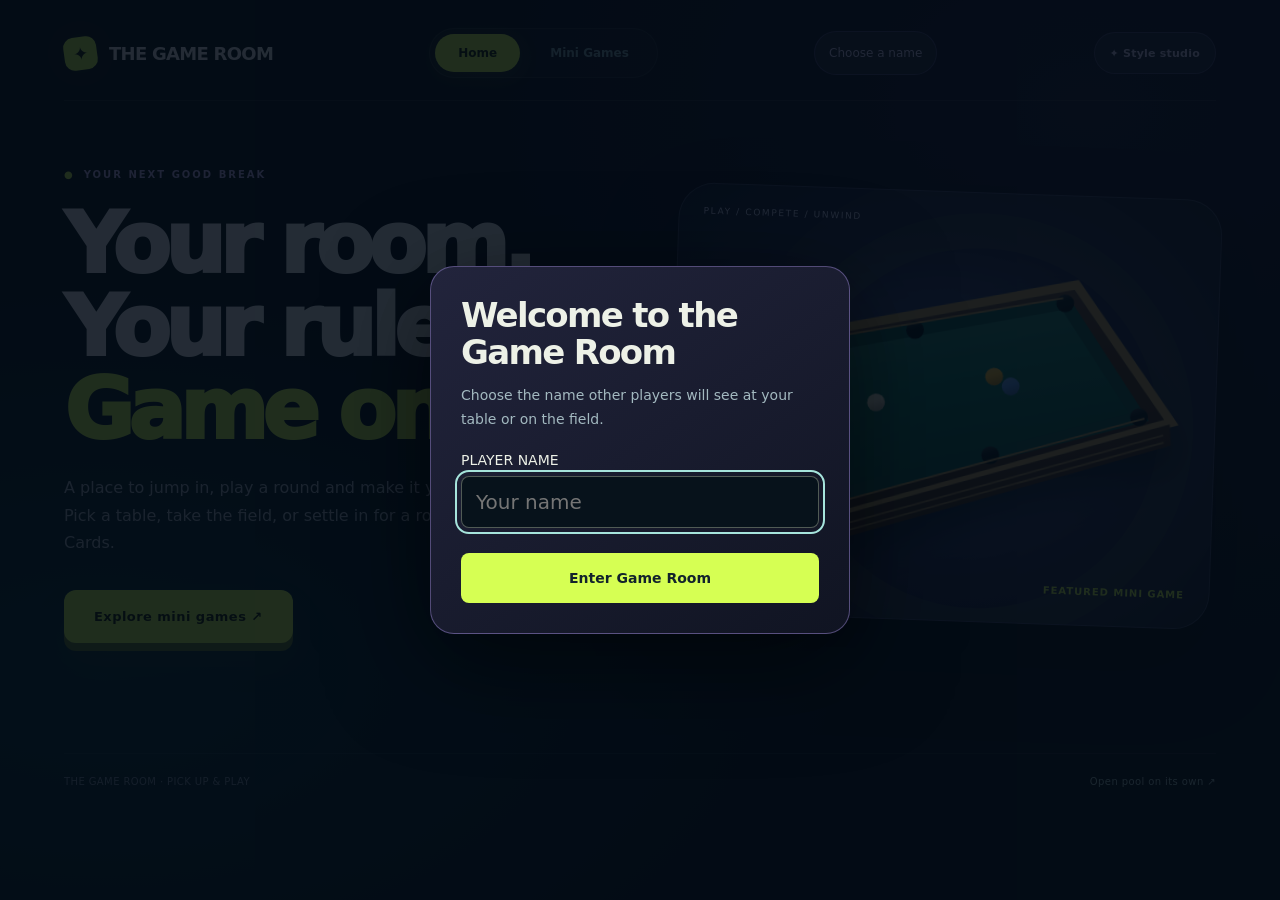
==== commit 83f2f561: "Publish arcade launcher, sculpted cue upgrades, serpent redesign and closer phone football camera" ====
--- a/index.html
+++ b/index.html
@@ -1,9 +1,9 @@
 <!DOCTYPE html><html lang="en"><head><meta charset="utf-8"><meta name="viewport" content="width=device-width,initial-scale=1,viewport-fit=cover"><title>The Game Room · Mini Games</title><style>
 *{box-sizing:border-box}body{margin:0;background:#09131e;color:#edf1ed;font-family:Segoe UI,system-ui,sans-serif;min-height:100vh}button{font:inherit;cursor:pointer;transition:background .2s,transform .2s,border-color .2s}button:focus-visible,a:focus-visible{outline:2px solid #a4e0d1;outline-offset:5px}button:hover{transform:translateY(-2px)}button:active{transform:translateY(0)}.hidden{display:none!important}.shell{max-width:1400px;margin:auto;padding:35px 55px 45px}.nav{display:flex;align-items:center;justify-content:space-between;border-bottom:1px solid #c3d9e219;padding-bottom:27px;gap:25px}.logo{font-size:14px;font-weight:650;letter-spacing:.025em;display:flex;align-items:center;gap:12px}.logoIcon{width:33px;height:33px;border:1px solid #b7d6d452;border-radius:10px;display:grid;place-items:center;background:#14353e;color:#c8e5da;font-size:18px}.tabs{display:flex;gap:7px;background:#11222f;border:1px solid #b4d6d314;border-radius:12px;padding:5px}.tabs button{border:0;color:#86a4b6;background:transparent;padding:10px 18px;border-radius:8px;font-size:11px}.tabs button[aria-selected=true]{background:#294653;color:#ecf0dd;box-shadow:inset 0 1px #cbdad619}.edition{font-size:9px;letter-spacing:.15em;color:#668c9b}.hero{display:grid;grid-template-columns:1fr 1fr;align-items:center;min-height:540px;padding:45px 0;gap:45px}.eyebrow{font-size:9px;color:#9bbebd;letter-spacing:.20em;text-transform:uppercase}.hero h1{font:500 clamp(40px,5.7vw,76px)/1.05 Georgia,serif;letter-spacing:-.045em;max-width:650px;margin:22px 0}.hero h1 em{font-style:normal;color:#c7dbbd}.hero p{font-size:14px;line-height:1.85;max-width:410px;color:#8eaeba}.primary{border:1px solid #ffe4aa40;background:linear-gradient(135deg,#f0dbab,#ceb17a);color:#172932;border-radius:11px;padding:15px 24px;font-size:11px;font-weight:700;letter-spacing:.035em;box-shadow:0 8px 25px #96764617}.hero .primary{margin-top:18px}.heroArt{position:relative;min-height:370px;border:1px solid #a7cbd22b;border-radius:28px;background:radial-gradient(ellipse at 45% 65%,#284e59,#11212f 70%);overflow:hidden;box-shadow:0 20px 60px #020b1245;display:grid;place-items:center}.heroArt:before{content:'';position:absolute;width:330px;height:330px;border:1px solid #cfdfd41c;border-radius:50%;transform:rotateX(55deg);top:55px;left:calc(50% - 165px)}.heroArt img{width:94%;max-width:510px;position:relative;filter:drop-shadow(0 22px 16px #020d1999);transform:rotate(-5deg);animation:tableFloat 7s ease-in-out infinite}.artLabel{position:absolute;bottom:22px;left:25px;right:25px;display:flex;justify-content:space-between;font-size:10px;color:#bdd2d5;letter-spacing:.08em}.artLabel span:last-child{color:#7fa5b1;font-size:8px}.sectionHeading{display:flex;justify-content:space-between;align-items:end;gap:20px;padding:48px 0 26px}.sectionHeading h1{font:500 41px Georgia,serif;letter-spacing:-.03em;margin:10px 0}.sectionHeading p{color:#8eafba;font-size:12px;margin:0}.count{font-size:10px;color:#799aa9;border:1px solid #c4dce120;padding:8px 11px;border-radius:8px}.gameGrid{display:grid;grid-template-columns:minmax(300px,620px) 1fr;gap:25px;align-items:stretch}.gameCard{padding:0;border:1px solid #b9d6d230;border-radius:21px;background:#112532;overflow:hidden;text-align:left;color:inherit;box-shadow:0 15px 40px #0002}.gameCard:hover{border-color:#b9d6d270;box-shadow:0 20px 40px #0004}.cardArt{height:275px;position:relative;display:grid;place-items:center;background:radial-gradient(ellipse at center,#2d5861,#132c3d 77%);overflow:hidden}.cardArt img{width:70%;max-width:390px;filter:drop-shadow(0 13px 10px #030e2166);transform:rotate(-4deg);transition:transform .4s}.gameCard:hover img{transform:rotate(-2deg) scale(1.04)}.gameStatus{position:absolute;top:18px;left:18px;border:1px solid #aee0c647;border-radius:6px;background:#102b2fbd;color:#b9ddc6;font-size:8px;font-weight:600;letter-spacing:.11em;padding:6px 9px}.tags{position:absolute;bottom:16px;left:18px;display:flex;gap:6px}.tags span{font-size:8px;color:#bdd7df;background:#10222baa;border:1px solid #bcdce42c;padding:6px 8px;border-radius:5px}.gameCopy{padding:24px 25px;display:grid;grid-template-columns:1fr auto;gap:10px}.gameCopy h2{font:500 29px Georgia,serif;letter-spacing:-.02em;margin:0 0 9px}.gameCopy p{font-size:11px;color:#9ab8c4;line-height:1.75;max-width:440px;margin:0}.launchArrow{align-self:center;width:42px;height:42px;border:1px solid #b9d6d252;border-radius:50%;display:grid;place-items:center;color:#e3d6b6;font-size:22px}.libraryNote{border:1px solid #c2d9e019;border-radius:20px;padding:35px;background:linear-gradient(135deg,#12232f,#0d1b26);display:flex;flex-direction:column;justify-content:center;max-width:390px}.libraryNote .noteIcon{font-size:27px;color:#bfd6c2;margin-bottom:18px}.libraryNote h2{font:500 23px Georgia,serif;margin:0 0 12px}.libraryNote p{font-size:12px;line-height:1.85;color:#8cabb9;margin:0}.footer{display:flex;justify-content:space-between;border-top:1px solid #c3d9e219;margin-top:55px;padding-top:22px;font-size:9px;color:#678a9c;letter-spacing:.04em}.footer a{color:#abc8cb;text-decoration:none}.gameStage{position:fixed;inset:0;z-index:10;background:#09131e;display:flex;flex-direction:column}.stageBar{height:43px;flex:0 0 43px;display:flex;align-items:center;justify-content:space-between;padding:0 12px;gap:15px;border-bottom:1px solid #b9d6d220;background:#0d1e2a}.stageBar button{background:#193341;border:1px solid #bdd7db20;color:#c6dadf;border-radius:6px;padding:6px 11px;font-size:9px}.stageBar span{font:500 14px Georgia,serif;color:#e4e5d4}.gameFrame{border:0;width:100%;flex:1;min-height:0;background:#09131e}.loadingGame{position:absolute;inset:43px 0 0;background:#0c1d29;display:grid;place-content:center;text-align:center;gap:16px;pointer-events:none}.loadingGame div{width:28px;height:28px;border:2px solid #b9d6d224;border-top-color:#d8c08b;border-radius:50%;margin:auto;animation:spin 1s linear infinite}.loadingGame p{font-size:12px;color:#a9c6cc}.panel{animation:reveal .35s ease-out}@keyframes tableFloat{50%{transform:rotate(-5deg) translateY(-7px)}}@keyframes reveal{from{opacity:0;transform:translateY(8px)}to{opacity:1;transform:none}}@keyframes spin{to{transform:rotate(360deg)}}@media(max-width:800px){.shell{padding:22px}.edition{display:none}.nav{padding-bottom:20px}.hero{grid-template-columns:1fr;gap:27px;padding:33px 0;min-height:0}.hero h1{font-size:49px}.hero p{font-size:12px}.heroArt{min-height:290px}.gameGrid{grid-template-columns:1fr}.libraryNote{max-width:none;padding:24px}.cardArt{height:245px}.sectionHeading{padding-top:32px}.sectionHeading h1{font-size:34px}.footer{margin-top:35px}.tabs button{padding:9px 12px}.logo{font-size:12px}}@media(prefers-reduced-motion:reduce){*{animation:none!important;transition:none!important}}
 .gameGrid{grid-template-columns:repeat(2,minmax(0,1fr))}.upcomingGame{cursor:default}.upcomingGame:hover{transform:none;box-shadow:0 15px 40px #0002;border-color:#b9d6d230}.footballArt{background:radial-gradient(ellipse at center,#345650,#162d36 77%)}.footballArt svg{width:76%;max-width:400px;filter:drop-shadow(0 13px 10px #030e2166)}.upcomingStatus{color:#d4c296;border-color:#d4c29640;background:#283529bb}.upcomingArrow{font-size:12px;color:#8eafb5;border-style:dashed}@media(max-width:800px){.gameGrid{grid-template-columns:1fr}}
-.gameGrid{grid-template-columns:repeat(3,minmax(0,1fr))}.holdemArt{background:radial-gradient(ellipse,#326052,#132d2e 77%)}.holdemArt img{width:94%}@media(max-width:1100px){.gameGrid{grid-template-columns:repeat(2,minmax(0,1fr))}}@media(max-width:700px){.gameGrid{grid-template-columns:1fr}}</style><link rel="stylesheet" href="studio.css?v=public-ready-20261009"><script src="studio-settings.js?v=public-ready-20261009"></script><link rel="stylesheet" href="phone-ui.css?v=public-ready-20261009"></head><body><main class="shell" id="launcher"><header class="nav"><div class="logo"><span class="logoIcon">✦</span>The Game Room</div><nav class="tabs" role="tablist" aria-label="Game room navigation"><button id="homeTab" type="button" role="tab" aria-selected="true" aria-controls="homePanel">Home</button><button id="miniGamesTab" type="button" role="tab" aria-selected="false" aria-controls="miniGamesPanel">Mini Games</button></nav><span class="edition">PLAY SOMETHING GOOD</span></header><section id="homePanel" class="panel hero" role="tabpanel" aria-labelledby="homeTab"><div><div class="eyebrow">Your next good break</div><h1>A little downtime.<br><em>A lot of good games.</em></h1><p>A place to jump in, play a round and make it your own. Pick a table, take the field, or settle in for a round of Cards.</p><button class="primary" id="browseGames" type="button">Explore mini games ↗</button></div><div class="heroArt" aria-label="Pool table illustration"><img src="pool-assets/table-clubroom.svg?pockets=2" alt="Jade pool table with brass trim"><div class="artLabel"><span>THE POOL HALL</span><span>FEATURED MINI GAME</span></div></div></section><section id="miniGamesPanel" class="panel hidden" role="tabpanel" aria-labelledby="miniGamesTab"><div class="sectionHeading"><div><div class="eyebrow">Jump into something</div><h1>Mini Games</h1><p>Choose a game. Make it a good round.</p></div><span class="count">3 mini games · Pool, football & cards</span></div><div class="gameGrid"><button type="button" class="gameCard" id="launchPool" aria-label="Play The Pool Hall"><div class="cardArt"><span class="gameStatus">READY TO PLAY</span><img src="pool-assets/table-clubroom.svg?pockets=2" alt="Pool Hall table"><div class="tags"><span>8 BALL</span><span>SOLO + MULTIPLAYER</span><span>6 TABLES</span></div></div><div class="gameCopy"><div><h2>The Pool Hall</h2><p>Practice alone, challenge a bot or play with a friend. Choose your table, pick a fantasy cue and take your shot.</p></div><span class="launchArrow" aria-hidden="true">↗</span></div></button><button type="button" class="gameCard stadiumGame" id="launchQuarterback" aria-label="Explore the Quarterback stadium"><div class="cardArt footballArt"><span class="gameStatus">READY TO PLAY</span><svg viewBox="0 0 320 190" role="img" aria-label="Brown American football with white end stripes and raised laces"><defs><linearGradient id="qbLeather" x1="0" y1="0" x2="0.2" y2="1"><stop offset="0" stop-color="#d6985d"/><stop offset=".44" stop-color="#a96036"/><stop offset="1" stop-color="#5f3024"/></linearGradient><linearGradient id="qbStripe" x1="0" y1="0" x2="0" y2="1"><stop stop-color="#fff9e9"/><stop offset="1" stop-color="#c9bda2"/></linearGradient><pattern id="qbPebble" width="6" height="6" patternUnits="userSpaceOnUse"><circle cx="1.5" cy="1.5" r=".9" fill="#4d271e" opacity=".24"/><circle cx="4.5" cy="4.5" r=".8" fill="#f4bc7c" opacity=".15"/></pattern><clipPath id="qbBallClip"><path d="M64 95C107 26 213 26 256 95C213 164 107 164 64 95Z"/></clipPath></defs><path d="M20 147 192 31 303 91 123 181Z" fill="#245d57" stroke="#6c9d89" stroke-width="2"/><path d="M62 137 218 46 M101 155 251 63 M143 165 278 85" stroke="#bcd9b7" stroke-width="2" opacity=".48"/><ellipse cx="160" cy="134" rx="82" ry="14" fill="#061e2780"/><g transform="rotate(-18 160 95)"><path d="M64 95C107 26 213 26 256 95C213 164 107 164 64 95Z" fill="url(#qbLeather)" stroke="#d1a475" stroke-width="1.5"/><g clip-path="url(#qbBallClip)"><path d="M64 95C107 26 213 26 256 95C213 164 107 164 64 95Z" fill="url(#qbPebble)"/><path d="M101 34C117 69 117 121 101 156L87 156C104 121 104 69 87 34Z M219 34C203 69 203 121 219 156L233 156C216 121 216 69 233 34Z" fill="url(#qbStripe)"/><path d="M68 96Q160 126 252 96" fill="none" stroke="#613b2b" stroke-width="1.5" opacity=".6"/><path d="M97 75C130 47 184 46 221 75" fill="none" stroke="#edbc85" stroke-width="3" opacity=".35"/></g><path d="M130 73Q160 65 190 73" fill="none" stroke="#543323" stroke-width="8" stroke-linecap="round"/><path d="M130 70Q160 63 190 70" fill="none" stroke="#eee3c8" stroke-width="3" stroke-linecap="round"/><g fill="none" stroke-linecap="round"><path d="M136 65 138 78 M146 62 147 75 M156 61 157 74 M166 61 166 74 M176 62 175 75 M186 65 184 78" stroke="#71472c" stroke-width="5"/><path d="M135 63 137 76 M145 60 146 73 M155 59 156 72 M165 59 165 72 M175 60 174 73 M185 63 183 76" stroke="#fff1d7" stroke-width="3.5"/></g></g></svg><div class="tags"><span>FOOTBALL</span><span>MINI GAME 02</span></div></div><div class="gameCopy"><div><h2>Quarterback</h2><p>Call a play, snap the ball and take control. Throw, catch, run and defend in an 11-on-11 football game.</p></div><span class="launchArrow" aria-hidden="true">↗</span></div></button><button type="button" class="gameCard" id="launchHoldEm" aria-label="Play Cards"><div class="cardArt holdemArt"><span class="gameStatus">READY TO PLAY</span><img src="holdem-assets/cover.svg?v=public-ready-20261009" alt="Ace of spades and ace of hearts on a green poker table"><div class="tags"><span>HOLD EM + BLACKJACK</span><span>SOLO + MULTIPLAYER</span><span>PLAY CHIPS</span></div></div><div class="gameCopy"><div><h2>Cards</h2><p>Choose Hold Em or Blackjack. Dress your character, play against bots or share a table with friends.</p></div><span class="launchArrow" aria-hidden="true">↗</span></div></button></div></section><footer class="footer"><span>THE GAME ROOM · PICK UP & PLAY</span><a href="pool.html">Open pool on its own ↗</a></footer></main><section class="gameStage hidden" id="gameStage" aria-label="The Pool Hall"><header class="stageBar"><button id="exitPool" type="button">← Mini Games</button><span>The Pool Hall</span><button id="gameFullscreen" type="button">Full screen</button></header><iframe class="gameFrame" id="poolFrame" title="The Pool Hall playable game" allow="autoplay; fullscreen" allowfullscreen></iframe><div id="loadingGame" class="loadingGame"><div></div><p>Opening The Pool Hall…</p></div></section><script src="player-profile.js?v=public-ready-20261009"></script><script>
+.gameGrid{grid-template-columns:repeat(3,minmax(0,1fr))}.holdemArt{background:radial-gradient(ellipse,#326052,#132d2e 77%)}.holdemArt img{width:94%}@media(max-width:1100px){.gameGrid{grid-template-columns:repeat(2,minmax(0,1fr))}}@media(max-width:700px){.gameGrid{grid-template-columns:1fr}}</style><link rel="stylesheet" href="studio.css?v=atelier-mobile-20261009"><script src="studio-settings.js?v=atelier-mobile-20261009"></script><link rel="stylesheet" href="phone-ui.css?v=atelier-mobile-20261009"><link rel="stylesheet" href="launcher.css?v=arcade-atelier"></head><body><main class="shell" id="launcher"><header class="nav"><div class="logo"><span class="logoIcon">✦</span>The Game Room</div><nav class="tabs" role="tablist" aria-label="Game room navigation"><button id="homeTab" type="button" role="tab" aria-selected="true" aria-controls="homePanel">Home</button><button id="miniGamesTab" type="button" role="tab" aria-selected="false" aria-controls="miniGamesPanel">Mini Games</button></nav><span class="edition">PLAY SOMETHING GOOD</span></header><section id="homePanel" class="panel hero" role="tabpanel" aria-labelledby="homeTab"><div><div class="eyebrow">Your next good break</div><h1>Your room.<br>Your rules.<br><em>Game on.</em></h1><p>A place to jump in, play a round and make it your own. Pick a table, take the field, or settle in for a round of Cards.</p><button class="primary" id="browseGames" type="button">Explore mini games ↗</button></div><div class="heroArt" aria-label="Pool table illustration"><img src="pool-assets/table-clubroom.svg?pockets=2" alt="Jade pool table with brass trim"><div class="artLabel"><span>THE POOL HALL</span><span>FEATURED MINI GAME</span></div></div></section><section id="miniGamesPanel" class="panel hidden" role="tabpanel" aria-labelledby="miniGamesTab"><div class="sectionHeading"><div><div class="eyebrow">Jump into something</div><h1>Mini Games</h1><p>Choose a game. Make it a good round.</p></div><span class="count">3 mini games · Pool, football & cards</span></div><div class="gameGrid"><button type="button" class="gameCard" id="launchPool" aria-label="Play The Pool Hall"><div class="cardArt"><span class="gameStatus">READY TO PLAY</span><img src="pool-assets/table-clubroom.svg?pockets=2" alt="Pool Hall table"><div class="tags"><span>8 BALL</span><span>SOLO + MULTIPLAYER</span><span>6 TABLES</span></div></div><div class="gameCopy"><div><h2>The Pool Hall</h2><p>Practice alone, challenge a bot or play with a friend. Choose your table, pick a fantasy cue and take your shot.</p></div><span class="launchArrow" aria-hidden="true">↗</span></div></button><button type="button" class="gameCard stadiumGame" id="launchQuarterback" aria-label="Explore the Quarterback stadium"><div class="cardArt footballArt"><span class="gameStatus">READY TO PLAY</span><svg viewBox="0 0 320 190" role="img" aria-label="Brown American football with white end stripes and raised laces"><defs><linearGradient id="qbLeather" x1="0" y1="0" x2="0.2" y2="1"><stop offset="0" stop-color="#d6985d"/><stop offset=".44" stop-color="#a96036"/><stop offset="1" stop-color="#5f3024"/></linearGradient><linearGradient id="qbStripe" x1="0" y1="0" x2="0" y2="1"><stop stop-color="#fff9e9"/><stop offset="1" stop-color="#c9bda2"/></linearGradient><pattern id="qbPebble" width="6" height="6" patternUnits="userSpaceOnUse"><circle cx="1.5" cy="1.5" r=".9" fill="#4d271e" opacity=".24"/><circle cx="4.5" cy="4.5" r=".8" fill="#f4bc7c" opacity=".15"/></pattern><clipPath id="qbBallClip"><path d="M64 95C107 26 213 26 256 95C213 164 107 164 64 95Z"/></clipPath></defs><path d="M20 147 192 31 303 91 123 181Z" fill="#245d57" stroke="#6c9d89" stroke-width="2"/><path d="M62 137 218 46 M101 155 251 63 M143 165 278 85" stroke="#bcd9b7" stroke-width="2" opacity=".48"/><ellipse cx="160" cy="134" rx="82" ry="14" fill="#061e2780"/><g transform="rotate(-18 160 95)"><path d="M64 95C107 26 213 26 256 95C213 164 107 164 64 95Z" fill="url(#qbLeather)" stroke="#d1a475" stroke-width="1.5"/><g clip-path="url(#qbBallClip)"><path d="M64 95C107 26 213 26 256 95C213 164 107 164 64 95Z" fill="url(#qbPebble)"/><path d="M101 34C117 69 117 121 101 156L87 156C104 121 104 69 87 34Z M219 34C203 69 203 121 219 156L233 156C216 121 216 69 233 34Z" fill="url(#qbStripe)"/><path d="M68 96Q160 126 252 96" fill="none" stroke="#613b2b" stroke-width="1.5" opacity=".6"/><path d="M97 75C130 47 184 46 221 75" fill="none" stroke="#edbc85" stroke-width="3" opacity=".35"/></g><path d="M130 73Q160 65 190 73" fill="none" stroke="#543323" stroke-width="8" stroke-linecap="round"/><path d="M130 70Q160 63 190 70" fill="none" stroke="#eee3c8" stroke-width="3" stroke-linecap="round"/><g fill="none" stroke-linecap="round"><path d="M136 65 138 78 M146 62 147 75 M156 61 157 74 M166 61 166 74 M176 62 175 75 M186 65 184 78" stroke="#71472c" stroke-width="5"/><path d="M135 63 137 76 M145 60 146 73 M155 59 156 72 M165 59 165 72 M175 60 174 73 M185 63 183 76" stroke="#fff1d7" stroke-width="3.5"/></g></g></svg><div class="tags"><span>FOOTBALL</span><span>MINI GAME 02</span></div></div><div class="gameCopy"><div><h2>Quarterback</h2><p>Call a play, snap the ball and take control. Throw, catch, run and defend in an 11-on-11 football game.</p></div><span class="launchArrow" aria-hidden="true">↗</span></div></button><button type="button" class="gameCard" id="launchHoldEm" aria-label="Play Cards"><div class="cardArt holdemArt"><span class="gameStatus">READY TO PLAY</span><img src="holdem-assets/cover.svg?v=atelier-mobile-20261009" alt="Ace of spades and ace of hearts on a green poker table"><div class="tags"><span>HOLD EM + BLACKJACK</span><span>SOLO + MULTIPLAYER</span><span>PLAY CHIPS</span></div></div><div class="gameCopy"><div><h2>Cards</h2><p>Choose Hold Em or Blackjack. Dress your character, play against bots or share a table with friends.</p></div><span class="launchArrow" aria-hidden="true">↗</span></div></button></div></section><footer class="footer"><span>THE GAME ROOM · PICK UP & PLAY</span><a href="pool.html">Open pool on its own ↗</a></footer></main><section class="gameStage hidden" id="gameStage" aria-label="The Pool Hall"><header class="stageBar"><button id="exitPool" type="button">← Mini Games</button><span>The Pool Hall</span><button id="gameFullscreen" type="button">Full screen</button></header><iframe class="gameFrame" id="poolFrame" title="The Pool Hall playable game" allow="autoplay; fullscreen" allowfullscreen></iframe><div id="loadingGame" class="loadingGame"><div></div><p>Opening The Pool Hall…</p></div></section><script src="player-profile.js?v=atelier-mobile-20261009"></script><script>
 (()=>{const home=document.querySelector('#homePanel'),mini=document.querySelector('#miniGamesPanel'),homeTab=document.querySelector('#homeTab'),miniTab=document.querySelector('#miniGamesTab'),stage=document.querySelector('#gameStage'),frame=document.querySelector('#poolFrame'),launcher=document.querySelector('#launcher'),loading=document.querySelector('#loadingGame');let gameOpen=false,activeGame='pool',menuAudioChannel=null;
 try{menuAudioChannel=new BroadcastChannel('game-room-audio-v2')}catch{}
 function silenceGameRoom(){if(gameOpen||document.hidden)return;menuAudioChannel?.postMessage({type:'menu-open'});try{frame.contentWindow?.GameAudio?.stopAll()}catch{}}
-addEventListener('focus',silenceGameRoom);addEventListener('visibilitychange',silenceGameRoom);addEventListener('pointerdown',silenceGameRoom,{capture:true});silenceGameRoom();function showTab(which){let isHome=which==='home';home.classList.toggle('hidden',!isHome);mini.classList.toggle('hidden',isHome);homeTab.setAttribute('aria-selected',String(isHome));miniTab.setAttribute('aria-selected',String(!isHome));homeTab.tabIndex=isHome?0:-1;miniTab.tabIndex=isHome?-1:0;try{localStorage.setItem('gameRoomTab',which)}catch(e){}}homeTab.onclick=()=>showTab('home');miniTab.onclick=()=>showTab('mini');document.querySelector('#browseGames').onclick=()=>{showTab('mini');document.querySelector('#launchPool').focus()};for(let tab of [homeTab,miniTab])tab.addEventListener('keydown',e=>{if(e.key==='ArrowLeft'||e.key==='ArrowRight'){e.preventDefault();let next=tab===homeTab?miniTab:homeTab;showTab(next===homeTab?'home':'mini');next.focus()}});function launchGame(title,url,key){GameRoomProfile.require(()=>openGame(title,url,key))}function openGame(title,url,key){url+='&player='+encodeURIComponent(GameRoomProfile.name);activeGame=key;gameOpen=true;launcher.classList.add('hidden');stage.classList.remove('hidden');stage.setAttribute('aria-label',title);document.querySelector('.stageBar span').textContent=title;frame.title=title;loading.querySelector('p').textContent='Opening '+title+'…';loading.classList.remove('hidden');frame.src=url;frame.focus()}function launchPool(){launchGame('The Pool Hall','pool.html?embedded=1&edition=public-ready-20261009'+(new URLSearchParams(location.search).get('test')==='eight-ball'?'&test=eight-ball':'')+(new URLSearchParams(location.search).get('mode')==='online'?'&mode=online':''),'pool')}function launchHoldEm(){launchGame('Cards','holdem.html?embedded=1&edition=public-ready-20261009','holdem')}function launchQuarterback(){launchGame('Quarterback','quarterback.html?embedded=1&edition=public-ready-20261009','quarterback')}function exitPool(){gameOpen=false;silenceGameRoom();try{frame.contentWindow?.GameAudio?.stopAll()}catch{}frame.contentWindow?.postMessage({type:'game-room:stop-audio'},'*');frame.src='about:blank';stage.classList.add('hidden');launcher.classList.remove('hidden');showTab('mini');if(document.fullscreenElement)document.exitFullscreen().catch(()=>{});document.querySelector(({quarterback:'#launchQuarterback',holdem:'#launchHoldEm',pool:'#launchPool'})[activeGame]).focus()}frame.addEventListener('load',()=>{if(gameOpen&&frame.getAttribute('src')!=='about:blank')loading.classList.add('hidden')});addEventListener('message',event=>{if(event.source!==frame.contentWindow||!gameOpen)return;if(event.data?.type==='pool-hall:exit'||event.data?.type==='quarterback:exit'||event.data?.type==='hold-em:exit')exitPool();if(event.data?.type==='pool-hall:ready'||event.data?.type==='quarterback:ready'||event.data?.type==='hold-em:ready')loading.classList.add('hidden')});document.querySelector('#launchPool').onclick=launchPool;document.querySelector('#launchQuarterback').onclick=launchQuarterback;document.querySelector('#launchHoldEm').onclick=launchHoldEm;document.querySelector('#exitPool').onclick=exitPool;document.querySelector('#gameFullscreen').onclick=()=>{if(document.fullscreenElement)document.exitFullscreen().catch(()=>{});else stage.requestFullscreen?.().catch(()=>{})};let saved='home';try{saved=localStorage.getItem('gameRoomTab')||'home'}catch(e){}showTab(saved==='mini'?'mini':'home');if(new URLSearchParams(location.search).get('game')==='pool')launchPool();else if(['holdem','cards'].includes(new URLSearchParams(location.search).get('game')))launchHoldEm();else if(new URLSearchParams(location.search).get('game')==='quarterback')launchQuarterback();})();
+addEventListener('focus',silenceGameRoom);addEventListener('visibilitychange',silenceGameRoom);addEventListener('pointerdown',silenceGameRoom,{capture:true});silenceGameRoom();function showTab(which){let isHome=which==='home';home.classList.toggle('hidden',!isHome);mini.classList.toggle('hidden',isHome);homeTab.setAttribute('aria-selected',String(isHome));miniTab.setAttribute('aria-selected',String(!isHome));homeTab.tabIndex=isHome?0:-1;miniTab.tabIndex=isHome?-1:0;try{localStorage.setItem('gameRoomTab',which)}catch(e){}}homeTab.onclick=()=>showTab('home');miniTab.onclick=()=>showTab('mini');document.querySelector('#browseGames').onclick=()=>{showTab('mini');document.querySelector('#launchPool').focus()};for(let tab of [homeTab,miniTab])tab.addEventListener('keydown',e=>{if(e.key==='ArrowLeft'||e.key==='ArrowRight'){e.preventDefault();let next=tab===homeTab?miniTab:homeTab;showTab(next===homeTab?'home':'mini');next.focus()}});function launchGame(title,url,key){GameRoomProfile.require(()=>openGame(title,url,key))}function openGame(title,url,key){url+='&player='+encodeURIComponent(GameRoomProfile.name);activeGame=key;gameOpen=true;launcher.classList.add('hidden');stage.classList.remove('hidden');stage.setAttribute('aria-label',title);document.querySelector('.stageBar span').textContent=title;frame.title=title;loading.querySelector('p').textContent='Opening '+title+'…';loading.classList.remove('hidden');frame.src=url;frame.focus()}function launchPool(){launchGame('The Pool Hall','pool.html?embedded=1&edition=atelier-mobile-20261009'+(new URLSearchParams(location.search).get('test')==='eight-ball'?'&test=eight-ball':'')+(new URLSearchParams(location.search).get('mode')==='online'?'&mode=online':''),'pool')}function launchHoldEm(){launchGame('Cards','holdem.html?embedded=1&edition=atelier-mobile-20261009','holdem')}function launchQuarterback(){launchGame('Quarterback','quarterback.html?embedded=1&edition=atelier-mobile-20261009','quarterback')}function exitPool(){gameOpen=false;silenceGameRoom();try{frame.contentWindow?.GameAudio?.stopAll()}catch{}frame.contentWindow?.postMessage({type:'game-room:stop-audio'},'*');frame.src='about:blank';stage.classList.add('hidden');launcher.classList.remove('hidden');showTab('mini');if(document.fullscreenElement)document.exitFullscreen().catch(()=>{});document.querySelector(({quarterback:'#launchQuarterback',holdem:'#launchHoldEm',pool:'#launchPool'})[activeGame]).focus()}frame.addEventListener('load',()=>{if(gameOpen&&frame.getAttribute('src')!=='about:blank')loading.classList.add('hidden')});addEventListener('message',event=>{if(event.source!==frame.contentWindow||!gameOpen)return;if(event.data?.type==='pool-hall:exit'||event.data?.type==='quarterback:exit'||event.data?.type==='hold-em:exit')exitPool();if(event.data?.type==='pool-hall:ready'||event.data?.type==='quarterback:ready'||event.data?.type==='hold-em:ready')loading.classList.add('hidden')});document.querySelector('#launchPool').onclick=launchPool;document.querySelector('#launchQuarterback').onclick=launchQuarterback;document.querySelector('#launchHoldEm').onclick=launchHoldEm;document.querySelector('#exitPool').onclick=exitPool;document.querySelector('#gameFullscreen').onclick=()=>{if(document.fullscreenElement)document.exitFullscreen().catch(()=>{});else stage.requestFullscreen?.().catch(()=>{})};let saved='home';try{saved=localStorage.getItem('gameRoomTab')||'home'}catch(e){}showTab(saved==='mini'?'mini':'home');if(new URLSearchParams(location.search).get('game')==='pool')launchPool();else if(['holdem','cards'].includes(new URLSearchParams(location.search).get('game')))launchHoldEm();else if(new URLSearchParams(location.search).get('game')==='quarterback')launchQuarterback();})();
 </script></body></html>
--- a/launcher.css
+++ b/launcher.css
@@ -0,0 +1,6 @@
+/* Local arcade edition: launcher only; game canvases keep their own UI. */
+body{background:#090b16;color:#f7f5ff;font-family:Inter,Segoe UI,system-ui,sans-serif;background-image:radial-gradient(ellipse at 85% 12%,#59329738,transparent 48%),radial-gradient(ellipse at 8% 75%,#007d9840,transparent 44%)}
+.shell{max-width:1500px;padding:28px 5vw 32px}.nav{border-bottom:1px solid #ffffff18;padding-bottom:22px}.logo{font-size:18px;font-weight:900;text-transform:uppercase;letter-spacing:-.04em}.logoIcon{background:#d6ff53;color:#151b07;border:0;box-shadow:0 0 35px #ceff5322;transform:rotate(-8deg)}.tabs{border-radius:30px;background:#ffffff08;border-color:#ffffff16;padding:5px}.tabs button{font-size:12px;font-weight:750;border-radius:24px;padding:12px 23px}.tabs button[aria-selected=true]{background:#d6ff53;color:#172008;box-shadow:0 4px 20px #caff5320}.hero{min-height:610px;gap:36px;grid-template-columns:1.05fr 1fr}.hero h1{font:950 clamp(52px,6.6vw,98px)/.98 system-ui;letter-spacing:-.065em;margin:23px 0}.hero h1 em{color:#d6ff53}.eyebrow{color:#cbb4ff;font-size:10px;font-weight:800;letter-spacing:.2em}.hero p{color:#b2b7cd;font-size:16px;line-height:1.7;max-width:460px}.primary{background:#d6ff53;color:#162004;border:0;border-radius:12px;padding:19px 30px;font-weight:900;font-size:13px;box-shadow:0 8px 0 #5d742b,0 18px 40px #b7ff5312}.primary:hover{background:#e3ff8a;transform:translateY(-3px)}.heroArt{min-height:430px;border-radius:36px;background:radial-gradient(ellipse at center,#5664ab,#27264f 55%,#181b31);border:1px solid #c9bfff38;box-shadow:0 35px 80px #0005;transform:rotate(2deg)}.heroArt:before{width:360px;height:360px;top:20px;left:calc(50% - 180px);border:35px solid #caff5312;transform:none;box-shadow:0 0 0 45px #ffffff03}.heroArt img{width:105%;max-width:650px}.artLabel{bottom:25px;font-size:12px;font-weight:900;color:white}.artLabel span:last-child{color:#d6ff53;font-size:10px}.sectionHeading{padding:40px 0 28px}.sectionHeading h1{font:900 clamp(36px,5vw,62px)/1.1 system-ui;letter-spacing:-.055em}.sectionHeading p{font-size:14px;color:#abb3ca}.count{border-radius:30px;color:#d6ff53;border-color:#d6ff5330;font-weight:800;padding:12px 18px}.gameGrid{gap:22px;grid-template-columns:repeat(3,minmax(0,1fr))}.gameCard{--accent:#a5f36b;border-radius:24px;background:#171c2c;border-color:#ffffff19;box-shadow:0 16px 40px #0004;transition:transform .25s,border-color .25s,box-shadow .25s}.gameCard:hover{transform:translateY(-8px);border-color:var(--accent);box-shadow:0 22px 55px #0006}.gameCard:nth-child(2){--accent:#ff9a61}.gameCard:nth-child(3){--accent:#b49aff}.cardArt{height:290px;background:radial-gradient(ellipse at 50% 35%,#2b755a,#102b2c);border-bottom:1px solid #ffffff12}.footballArt{background:radial-gradient(ellipse at 50% 35%,#964b35,#302031)}.holdemArt{background:radial-gradient(ellipse at 50% 35%,#6d4e9c,#25223e)}.cardArt img{width:92%}.gameStatus{background:#090d1ecc;color:var(--accent);border:1px solid #ffffff24;border-radius:30px;font-size:9px;padding:8px 12px}.tags span{background:#090d1ecc;border:1px solid #ffffff17;border-radius:20px;padding:7px 10px;font-size:9px}.gameCopy{padding:25px 23px;min-height:155px}.gameCopy h2{font:850 29px/1.1 system-ui;letter-spacing:-.04em;color:#fff}.gameCopy p{font-size:12px;color:#aeb6ce;line-height:1.65}.launchArrow{background:var(--accent);color:#101322;border:0;border-radius:14px;width:42px;height:42px;font-weight:900}.footer{margin-top:42px;color:#8791ac;font-size:10px}.stageBar{background:#101321;border-bottom:1px solid #d6ff5329}.stageBar button{background:#222940;color:#e5edff;border-radius:20px}.stageBar span{font:800 12px system-ui;text-transform:uppercase;letter-spacing:.12em}.loadingGame{background:radial-gradient(ellipse,#252c4c,#090b16)}.loadingGame div{border-top-color:#d6ff53}.nav>button{border-radius:24px!important;background:#24243f!important;color:#dbceff!important;border-color:#b292ff44!important}#playerNameDialog{background:linear-gradient(145deg,#22243c,#101422)!important;border-color:#bda2ff60!important;border-radius:24px!important}#playerNameDialog h2{font:900 34px/1.08 system-ui!important;letter-spacing:-.05em}#playerNameDialog button{background:#d6ff53!important;font-weight:900!important}.hero .eyebrow:before{content:'●';color:#d6ff53;margin-right:9px}.heroArt:after{content:'PLAY / COMPETE / UNWIND';position:absolute;top:22px;left:24px;font-size:9px;letter-spacing:.18em;color:#d9d7ff}
+@media(max-width:1000px){.gameGrid{grid-template-columns:repeat(2,minmax(0,1fr))}.hero{min-height:500px}.heroArt{min-height:340px}.hero h1{font-size:64px}.nav{gap:12px}.logo{font-size:14px}}
+@media(max-width:700px){.shell{padding:18px 18px 26px}.nav{flex-wrap:wrap;padding-bottom:16px}.logo{flex:1}.tabs{order:3;width:100%;justify-content:center}.tabs button{flex:1;padding:10px;font-size:12px}.hero{grid-template-columns:1fr;padding:28px 0;gap:26px}.hero h1{font-size:clamp(49px,12vw,76px);max-width:500px}.hero p{font-size:13px}.heroArt{min-height:270px;transform:none}.heroArt img{max-width:430px}.primary{padding:15px 22px}.gameGrid{grid-template-columns:1fr}.cardArt{height:230px}.gameCopy{min-height:125px;padding:20px}.gameCopy h2{font-size:27px}.sectionHeading{padding-top:28px}.sectionHeading p{font-size:12px}.count{padding:8px 10px;font-size:9px;white-space:nowrap}.footer{line-height:1.6;gap:20px}.heroArt:before{width:230px;height:230px;left:calc(50% - 115px)}}
+@media(prefers-reduced-motion:reduce){*,*:before,*:after{animation:none!important;transition:none!important}}
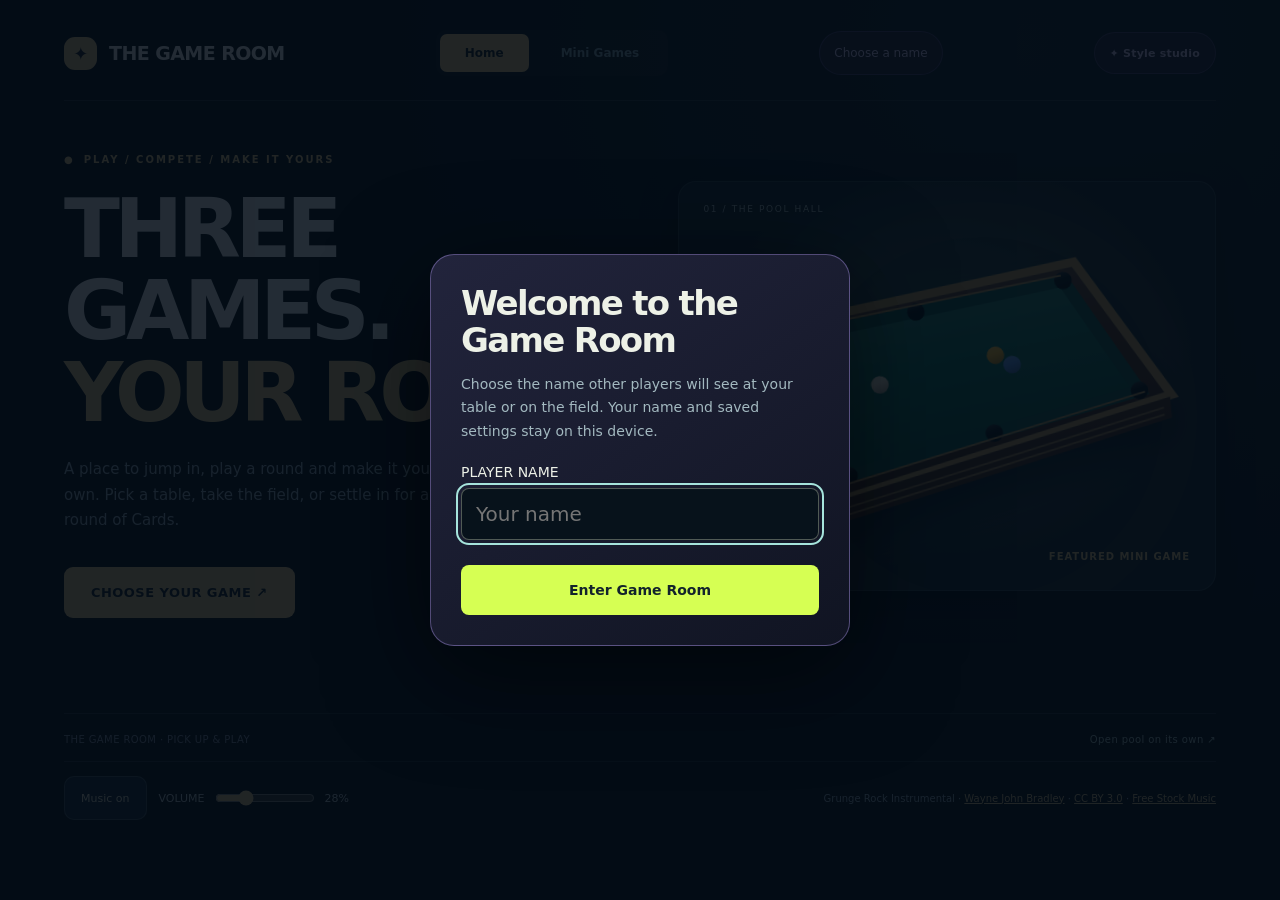
==== commit 7b379aa6: "Sync local games: refined interface, mobile Cards HUD, career and gameplay upgrades" ====
--- a/index.html
+++ b/index.html
@@ -1,9 +1,9 @@
 <!DOCTYPE html><html lang="en"><head><meta charset="utf-8"><meta name="viewport" content="width=device-width,initial-scale=1,viewport-fit=cover"><title>The Game Room · Mini Games</title><style>
 *{box-sizing:border-box}body{margin:0;background:#09131e;color:#edf1ed;font-family:Segoe UI,system-ui,sans-serif;min-height:100vh}button{font:inherit;cursor:pointer;transition:background .2s,transform .2s,border-color .2s}button:focus-visible,a:focus-visible{outline:2px solid #a4e0d1;outline-offset:5px}button:hover{transform:translateY(-2px)}button:active{transform:translateY(0)}.hidden{display:none!important}.shell{max-width:1400px;margin:auto;padding:35px 55px 45px}.nav{display:flex;align-items:center;justify-content:space-between;border-bottom:1px solid #c3d9e219;padding-bottom:27px;gap:25px}.logo{font-size:14px;font-weight:650;letter-spacing:.025em;display:flex;align-items:center;gap:12px}.logoIcon{width:33px;height:33px;border:1px solid #b7d6d452;border-radius:10px;display:grid;place-items:center;background:#14353e;color:#c8e5da;font-size:18px}.tabs{display:flex;gap:7px;background:#11222f;border:1px solid #b4d6d314;border-radius:12px;padding:5px}.tabs button{border:0;color:#86a4b6;background:transparent;padding:10px 18px;border-radius:8px;font-size:11px}.tabs button[aria-selected=true]{background:#294653;color:#ecf0dd;box-shadow:inset 0 1px #cbdad619}.edition{font-size:9px;letter-spacing:.15em;color:#668c9b}.hero{display:grid;grid-template-columns:1fr 1fr;align-items:center;min-height:540px;padding:45px 0;gap:45px}.eyebrow{font-size:9px;color:#9bbebd;letter-spacing:.20em;text-transform:uppercase}.hero h1{font:500 clamp(40px,5.7vw,76px)/1.05 Georgia,serif;letter-spacing:-.045em;max-width:650px;margin:22px 0}.hero h1 em{font-style:normal;color:#c7dbbd}.hero p{font-size:14px;line-height:1.85;max-width:410px;color:#8eaeba}.primary{border:1px solid #ffe4aa40;background:linear-gradient(135deg,#f0dbab,#ceb17a);color:#172932;border-radius:11px;padding:15px 24px;font-size:11px;font-weight:700;letter-spacing:.035em;box-shadow:0 8px 25px #96764617}.hero .primary{margin-top:18px}.heroArt{position:relative;min-height:370px;border:1px solid #a7cbd22b;border-radius:28px;background:radial-gradient(ellipse at 45% 65%,#284e59,#11212f 70%);overflow:hidden;box-shadow:0 20px 60px #020b1245;display:grid;place-items:center}.heroArt:before{content:'';position:absolute;width:330px;height:330px;border:1px solid #cfdfd41c;border-radius:50%;transform:rotateX(55deg);top:55px;left:calc(50% - 165px)}.heroArt img{width:94%;max-width:510px;position:relative;filter:drop-shadow(0 22px 16px #020d1999);transform:rotate(-5deg);animation:tableFloat 7s ease-in-out infinite}.artLabel{position:absolute;bottom:22px;left:25px;right:25px;display:flex;justify-content:space-between;font-size:10px;color:#bdd2d5;letter-spacing:.08em}.artLabel span:last-child{color:#7fa5b1;font-size:8px}.sectionHeading{display:flex;justify-content:space-between;align-items:end;gap:20px;padding:48px 0 26px}.sectionHeading h1{font:500 41px Georgia,serif;letter-spacing:-.03em;margin:10px 0}.sectionHeading p{color:#8eafba;font-size:12px;margin:0}.count{font-size:10px;color:#799aa9;border:1px solid #c4dce120;padding:8px 11px;border-radius:8px}.gameGrid{display:grid;grid-template-columns:minmax(300px,620px) 1fr;gap:25px;align-items:stretch}.gameCard{padding:0;border:1px solid #b9d6d230;border-radius:21px;background:#112532;overflow:hidden;text-align:left;color:inherit;box-shadow:0 15px 40px #0002}.gameCard:hover{border-color:#b9d6d270;box-shadow:0 20px 40px #0004}.cardArt{height:275px;position:relative;display:grid;place-items:center;background:radial-gradient(ellipse at center,#2d5861,#132c3d 77%);overflow:hidden}.cardArt img{width:70%;max-width:390px;filter:drop-shadow(0 13px 10px #030e2166);transform:rotate(-4deg);transition:transform .4s}.gameCard:hover img{transform:rotate(-2deg) scale(1.04)}.gameStatus{position:absolute;top:18px;left:18px;border:1px solid #aee0c647;border-radius:6px;background:#102b2fbd;color:#b9ddc6;font-size:8px;font-weight:600;letter-spacing:.11em;padding:6px 9px}.tags{position:absolute;bottom:16px;left:18px;display:flex;gap:6px}.tags span{font-size:8px;color:#bdd7df;background:#10222baa;border:1px solid #bcdce42c;padding:6px 8px;border-radius:5px}.gameCopy{padding:24px 25px;display:grid;grid-template-columns:1fr auto;gap:10px}.gameCopy h2{font:500 29px Georgia,serif;letter-spacing:-.02em;margin:0 0 9px}.gameCopy p{font-size:11px;color:#9ab8c4;line-height:1.75;max-width:440px;margin:0}.launchArrow{align-self:center;width:42px;height:42px;border:1px solid #b9d6d252;border-radius:50%;display:grid;place-items:center;color:#e3d6b6;font-size:22px}.libraryNote{border:1px solid #c2d9e019;border-radius:20px;padding:35px;background:linear-gradient(135deg,#12232f,#0d1b26);display:flex;flex-direction:column;justify-content:center;max-width:390px}.libraryNote .noteIcon{font-size:27px;color:#bfd6c2;margin-bottom:18px}.libraryNote h2{font:500 23px Georgia,serif;margin:0 0 12px}.libraryNote p{font-size:12px;line-height:1.85;color:#8cabb9;margin:0}.footer{display:flex;justify-content:space-between;border-top:1px solid #c3d9e219;margin-top:55px;padding-top:22px;font-size:9px;color:#678a9c;letter-spacing:.04em}.footer a{color:#abc8cb;text-decoration:none}.gameStage{position:fixed;inset:0;z-index:10;background:#09131e;display:flex;flex-direction:column}.stageBar{height:43px;flex:0 0 43px;display:flex;align-items:center;justify-content:space-between;padding:0 12px;gap:15px;border-bottom:1px solid #b9d6d220;background:#0d1e2a}.stageBar button{background:#193341;border:1px solid #bdd7db20;color:#c6dadf;border-radius:6px;padding:6px 11px;font-size:9px}.stageBar span{font:500 14px Georgia,serif;color:#e4e5d4}.gameFrame{border:0;width:100%;flex:1;min-height:0;background:#09131e}.loadingGame{position:absolute;inset:43px 0 0;background:#0c1d29;display:grid;place-content:center;text-align:center;gap:16px;pointer-events:none}.loadingGame div{width:28px;height:28px;border:2px solid #b9d6d224;border-top-color:#d8c08b;border-radius:50%;margin:auto;animation:spin 1s linear infinite}.loadingGame p{font-size:12px;color:#a9c6cc}.panel{animation:reveal .35s ease-out}@keyframes tableFloat{50%{transform:rotate(-5deg) translateY(-7px)}}@keyframes reveal{from{opacity:0;transform:translateY(8px)}to{opacity:1;transform:none}}@keyframes spin{to{transform:rotate(360deg)}}@media(max-width:800px){.shell{padding:22px}.edition{display:none}.nav{padding-bottom:20px}.hero{grid-template-columns:1fr;gap:27px;padding:33px 0;min-height:0}.hero h1{font-size:49px}.hero p{font-size:12px}.heroArt{min-height:290px}.gameGrid{grid-template-columns:1fr}.libraryNote{max-width:none;padding:24px}.cardArt{height:245px}.sectionHeading{padding-top:32px}.sectionHeading h1{font-size:34px}.footer{margin-top:35px}.tabs button{padding:9px 12px}.logo{font-size:12px}}@media(prefers-reduced-motion:reduce){*{animation:none!important;transition:none!important}}
 .gameGrid{grid-template-columns:repeat(2,minmax(0,1fr))}.upcomingGame{cursor:default}.upcomingGame:hover{transform:none;box-shadow:0 15px 40px #0002;border-color:#b9d6d230}.footballArt{background:radial-gradient(ellipse at center,#345650,#162d36 77%)}.footballArt svg{width:76%;max-width:400px;filter:drop-shadow(0 13px 10px #030e2166)}.upcomingStatus{color:#d4c296;border-color:#d4c29640;background:#283529bb}.upcomingArrow{font-size:12px;color:#8eafb5;border-style:dashed}@media(max-width:800px){.gameGrid{grid-template-columns:1fr}}
-.gameGrid{grid-template-columns:repeat(3,minmax(0,1fr))}.holdemArt{background:radial-gradient(ellipse,#326052,#132d2e 77%)}.holdemArt img{width:94%}@media(max-width:1100px){.gameGrid{grid-template-columns:repeat(2,minmax(0,1fr))}}@media(max-width:700px){.gameGrid{grid-template-columns:1fr}}</style><link rel="stylesheet" href="studio.css?v=atelier-mobile-20261009"><script src="studio-settings.js?v=atelier-mobile-20261009"></script><link rel="stylesheet" href="phone-ui.css?v=atelier-mobile-20261009"><link rel="stylesheet" href="launcher.css?v=arcade-atelier"></head><body><main class="shell" id="launcher"><header class="nav"><div class="logo"><span class="logoIcon">✦</span>The Game Room</div><nav class="tabs" role="tablist" aria-label="Game room navigation"><button id="homeTab" type="button" role="tab" aria-selected="true" aria-controls="homePanel">Home</button><button id="miniGamesTab" type="button" role="tab" aria-selected="false" aria-controls="miniGamesPanel">Mini Games</button></nav><span class="edition">PLAY SOMETHING GOOD</span></header><section id="homePanel" class="panel hero" role="tabpanel" aria-labelledby="homeTab"><div><div class="eyebrow">Your next good break</div><h1>Your room.<br>Your rules.<br><em>Game on.</em></h1><p>A place to jump in, play a round and make it your own. Pick a table, take the field, or settle in for a round of Cards.</p><button class="primary" id="browseGames" type="button">Explore mini games ↗</button></div><div class="heroArt" aria-label="Pool table illustration"><img src="pool-assets/table-clubroom.svg?pockets=2" alt="Jade pool table with brass trim"><div class="artLabel"><span>THE POOL HALL</span><span>FEATURED MINI GAME</span></div></div></section><section id="miniGamesPanel" class="panel hidden" role="tabpanel" aria-labelledby="miniGamesTab"><div class="sectionHeading"><div><div class="eyebrow">Jump into something</div><h1>Mini Games</h1><p>Choose a game. Make it a good round.</p></div><span class="count">3 mini games · Pool, football & cards</span></div><div class="gameGrid"><button type="button" class="gameCard" id="launchPool" aria-label="Play The Pool Hall"><div class="cardArt"><span class="gameStatus">READY TO PLAY</span><img src="pool-assets/table-clubroom.svg?pockets=2" alt="Pool Hall table"><div class="tags"><span>8 BALL</span><span>SOLO + MULTIPLAYER</span><span>6 TABLES</span></div></div><div class="gameCopy"><div><h2>The Pool Hall</h2><p>Practice alone, challenge a bot or play with a friend. Choose your table, pick a fantasy cue and take your shot.</p></div><span class="launchArrow" aria-hidden="true">↗</span></div></button><button type="button" class="gameCard stadiumGame" id="launchQuarterback" aria-label="Explore the Quarterback stadium"><div class="cardArt footballArt"><span class="gameStatus">READY TO PLAY</span><svg viewBox="0 0 320 190" role="img" aria-label="Brown American football with white end stripes and raised laces"><defs><linearGradient id="qbLeather" x1="0" y1="0" x2="0.2" y2="1"><stop offset="0" stop-color="#d6985d"/><stop offset=".44" stop-color="#a96036"/><stop offset="1" stop-color="#5f3024"/></linearGradient><linearGradient id="qbStripe" x1="0" y1="0" x2="0" y2="1"><stop stop-color="#fff9e9"/><stop offset="1" stop-color="#c9bda2"/></linearGradient><pattern id="qbPebble" width="6" height="6" patternUnits="userSpaceOnUse"><circle cx="1.5" cy="1.5" r=".9" fill="#4d271e" opacity=".24"/><circle cx="4.5" cy="4.5" r=".8" fill="#f4bc7c" opacity=".15"/></pattern><clipPath id="qbBallClip"><path d="M64 95C107 26 213 26 256 95C213 164 107 164 64 95Z"/></clipPath></defs><path d="M20 147 192 31 303 91 123 181Z" fill="#245d57" stroke="#6c9d89" stroke-width="2"/><path d="M62 137 218 46 M101 155 251 63 M143 165 278 85" stroke="#bcd9b7" stroke-width="2" opacity=".48"/><ellipse cx="160" cy="134" rx="82" ry="14" fill="#061e2780"/><g transform="rotate(-18 160 95)"><path d="M64 95C107 26 213 26 256 95C213 164 107 164 64 95Z" fill="url(#qbLeather)" stroke="#d1a475" stroke-width="1.5"/><g clip-path="url(#qbBallClip)"><path d="M64 95C107 26 213 26 256 95C213 164 107 164 64 95Z" fill="url(#qbPebble)"/><path d="M101 34C117 69 117 121 101 156L87 156C104 121 104 69 87 34Z M219 34C203 69 203 121 219 156L233 156C216 121 216 69 233 34Z" fill="url(#qbStripe)"/><path d="M68 96Q160 126 252 96" fill="none" stroke="#613b2b" stroke-width="1.5" opacity=".6"/><path d="M97 75C130 47 184 46 221 75" fill="none" stroke="#edbc85" stroke-width="3" opacity=".35"/></g><path d="M130 73Q160 65 190 73" fill="none" stroke="#543323" stroke-width="8" stroke-linecap="round"/><path d="M130 70Q160 63 190 70" fill="none" stroke="#eee3c8" stroke-width="3" stroke-linecap="round"/><g fill="none" stroke-linecap="round"><path d="M136 65 138 78 M146 62 147 75 M156 61 157 74 M166 61 166 74 M176 62 175 75 M186 65 184 78" stroke="#71472c" stroke-width="5"/><path d="M135 63 137 76 M145 60 146 73 M155 59 156 72 M165 59 165 72 M175 60 174 73 M185 63 183 76" stroke="#fff1d7" stroke-width="3.5"/></g></g></svg><div class="tags"><span>FOOTBALL</span><span>MINI GAME 02</span></div></div><div class="gameCopy"><div><h2>Quarterback</h2><p>Call a play, snap the ball and take control. Throw, catch, run and defend in an 11-on-11 football game.</p></div><span class="launchArrow" aria-hidden="true">↗</span></div></button><button type="button" class="gameCard" id="launchHoldEm" aria-label="Play Cards"><div class="cardArt holdemArt"><span class="gameStatus">READY TO PLAY</span><img src="holdem-assets/cover.svg?v=atelier-mobile-20261009" alt="Ace of spades and ace of hearts on a green poker table"><div class="tags"><span>HOLD EM + BLACKJACK</span><span>SOLO + MULTIPLAYER</span><span>PLAY CHIPS</span></div></div><div class="gameCopy"><div><h2>Cards</h2><p>Choose Hold Em or Blackjack. Dress your character, play against bots or share a table with friends.</p></div><span class="launchArrow" aria-hidden="true">↗</span></div></button></div></section><footer class="footer"><span>THE GAME ROOM · PICK UP & PLAY</span><a href="pool.html">Open pool on its own ↗</a></footer></main><section class="gameStage hidden" id="gameStage" aria-label="The Pool Hall"><header class="stageBar"><button id="exitPool" type="button">← Mini Games</button><span>The Pool Hall</span><button id="gameFullscreen" type="button">Full screen</button></header><iframe class="gameFrame" id="poolFrame" title="The Pool Hall playable game" allow="autoplay; fullscreen" allowfullscreen></iframe><div id="loadingGame" class="loadingGame"><div></div><p>Opening The Pool Hall…</p></div></section><script src="player-profile.js?v=atelier-mobile-20261009"></script><script>
+.gameGrid{grid-template-columns:repeat(3,minmax(0,1fr))}.holdemArt{background:radial-gradient(ellipse,#326052,#132d2e 77%)}.holdemArt img{width:94%}@media(max-width:1100px){.gameGrid{grid-template-columns:repeat(2,minmax(0,1fr))}}@media(max-width:700px){.gameGrid{grid-template-columns:1fr}}</style><link rel="stylesheet" href="studio.css?v=profile-slots-20261010"><script src="studio-settings.js?v=profile-slots-20261010"></script><link rel="stylesheet" href="phone-ui.css?v=profile-slots-20261010"><link rel="stylesheet" href="launcher.css?v=arcade-atelier"><link rel="stylesheet" href="interface.css?v=interface-20261010"></head><body><main class="shell" id="launcher"><header class="nav"><div class="logo"><span class="logoIcon">✦</span>The Game Room</div><nav class="tabs" role="tablist" aria-label="Game room navigation"><button id="homeTab" type="button" role="tab" aria-selected="true" aria-controls="homePanel">Home</button><button id="miniGamesTab" type="button" role="tab" aria-selected="false" aria-controls="miniGamesPanel">Mini Games</button></nav><span class="edition">PLAY SOMETHING GOOD</span></header><section id="homePanel" class="panel hero" role="tabpanel" aria-labelledby="homeTab"><div><div class="eyebrow">PLAY / COMPETE / MAKE IT YOURS</div><h1>THREE GAMES.<br><em>YOUR ROOM.</em></h1><p>A place to jump in, play a round and make it your own. Pick a table, take the field, or settle in for a round of Cards.</p><button class="primary" id="browseGames" type="button">CHOOSE YOUR GAME ↗</button></div><div class="heroArt" aria-label="Pool table illustration"><img src="pool-assets/table-clubroom.svg?pockets=2" alt="Jade pool table with brass trim"><div class="artLabel"><span>THE POOL HALL</span><span>FEATURED MINI GAME</span></div></div></section><section id="miniGamesPanel" class="panel hidden" role="tabpanel" aria-labelledby="miniGamesTab"><div class="sectionHeading"><div><div class="eyebrow">THE COLLECTION</div><h1>Mini Games</h1><p>Choose a game. Make it a good round.</p></div><span class="count">3 mini games · Pool, football & cards</span></div><div class="gameGrid"><button type="button" class="gameCard" id="launchPool" aria-label="Play The Pool Hall"><div class="cardArt"><span class="gameStatus">PLAY NOW</span><img src="pool-assets/table-clubroom.svg?pockets=2" alt="Pool Hall table"><div class="tags"><span>8 BALL</span><span>SOLO + MULTIPLAYER</span><span>6 TABLES</span></div></div><div class="gameCopy"><div><h2>The Pool Hall</h2><p>Practice alone, challenge a bot or play with a friend. Choose your table, pick a fantasy cue and take your shot.</p></div><span class="launchArrow" aria-hidden="true">↗</span></div></button><button type="button" class="gameCard stadiumGame" id="launchQuarterback" aria-label="Explore the Quarterback stadium"><div class="cardArt footballArt"><span class="gameStatus">PLAY NOW</span><svg viewBox="0 0 320 190" role="img" aria-label="Brown American football with white end stripes and raised laces"><defs><linearGradient id="qbLeather" x1="0" y1="0" x2="0.2" y2="1"><stop offset="0" stop-color="#d6985d"/><stop offset=".44" stop-color="#a96036"/><stop offset="1" stop-color="#5f3024"/></linearGradient><linearGradient id="qbStripe" x1="0" y1="0" x2="0" y2="1"><stop stop-color="#fff9e9"/><stop offset="1" stop-color="#c9bda2"/></linearGradient><pattern id="qbPebble" width="6" height="6" patternUnits="userSpaceOnUse"><circle cx="1.5" cy="1.5" r=".9" fill="#4d271e" opacity=".24"/><circle cx="4.5" cy="4.5" r=".8" fill="#f4bc7c" opacity=".15"/></pattern><clipPath id="qbBallClip"><path d="M64 95C107 26 213 26 256 95C213 164 107 164 64 95Z"/></clipPath></defs><path d="M20 147 192 31 303 91 123 181Z" fill="#245d57" stroke="#6c9d89" stroke-width="2"/><path d="M62 137 218 46 M101 155 251 63 M143 165 278 85" stroke="#bcd9b7" stroke-width="2" opacity=".48"/><ellipse cx="160" cy="134" rx="82" ry="14" fill="#061e2780"/><g transform="rotate(-18 160 95)"><path d="M64 95C107 26 213 26 256 95C213 164 107 164 64 95Z" fill="url(#qbLeather)" stroke="#d1a475" stroke-width="1.5"/><g clip-path="url(#qbBallClip)"><path d="M64 95C107 26 213 26 256 95C213 164 107 164 64 95Z" fill="url(#qbPebble)"/><path d="M101 34C117 69 117 121 101 156L87 156C104 121 104 69 87 34Z M219 34C203 69 203 121 219 156L233 156C216 121 216 69 233 34Z" fill="url(#qbStripe)"/><path d="M68 96Q160 126 252 96" fill="none" stroke="#613b2b" stroke-width="1.5" opacity=".6"/><path d="M97 75C130 47 184 46 221 75" fill="none" stroke="#edbc85" stroke-width="3" opacity=".35"/></g><path d="M130 73Q160 65 190 73" fill="none" stroke="#543323" stroke-width="8" stroke-linecap="round"/><path d="M130 70Q160 63 190 70" fill="none" stroke="#eee3c8" stroke-width="3" stroke-linecap="round"/><g fill="none" stroke-linecap="round"><path d="M136 65 138 78 M146 62 147 75 M156 61 157 74 M166 61 166 74 M176 62 175 75 M186 65 184 78" stroke="#71472c" stroke-width="5"/><path d="M135 63 137 76 M145 60 146 73 M155 59 156 72 M165 59 165 72 M175 60 174 73 M185 63 183 76" stroke="#fff1d7" stroke-width="3.5"/></g></g></svg><div class="tags"><span>FOOTBALL</span><span>MINI GAME 02</span></div></div><div class="gameCopy"><div><h2>Quarterback</h2><p>Call a play, snap the ball and take control. Throw, catch, run and defend in an 11-on-11 football game.</p></div><span class="launchArrow" aria-hidden="true">↗</span></div></button><button type="button" class="gameCard" id="launchHoldEm" aria-label="Play Cards"><div class="cardArt holdemArt"><span class="gameStatus">PLAY NOW</span><img src="holdem-assets/cover.svg?v=profile-slots-20261010" alt="Ace of spades and ace of hearts on a green poker table"><div class="tags"><span>HOLD EM + BLACKJACK</span><span>SOLO + MULTIPLAYER</span><span>PLAY CHIPS</span></div></div><div class="gameCopy"><div><h2>Cards</h2><p>Choose Hold Em or Blackjack. Dress your character, play against bots or share a table with friends.</p></div><span class="launchArrow" aria-hidden="true">↗</span></div></button></div></section><footer class="footer"><span>THE GAME ROOM · PICK UP & PLAY</span><a href="pool.html">Open pool on its own ↗</a></footer></main><section class="gameStage hidden" id="gameStage" aria-label="The Pool Hall"><header class="stageBar"><button id="exitPool" type="button">← Mini Games</button><span>The Pool Hall</span><button id="gameFullscreen" type="button">Full screen</button></header><iframe class="gameFrame" id="poolFrame" title="The Pool Hall playable game" allow="autoplay; fullscreen" allowfullscreen></iframe><div id="loadingGame" class="loadingGame"><div></div><p>Opening The Pool Hall…</p></div></section><script src="player-profile.js?v=profile-slots-20261010"></script><script>
 (()=>{const home=document.querySelector('#homePanel'),mini=document.querySelector('#miniGamesPanel'),homeTab=document.querySelector('#homeTab'),miniTab=document.querySelector('#miniGamesTab'),stage=document.querySelector('#gameStage'),frame=document.querySelector('#poolFrame'),launcher=document.querySelector('#launcher'),loading=document.querySelector('#loadingGame');let gameOpen=false,activeGame='pool',menuAudioChannel=null;
 try{menuAudioChannel=new BroadcastChannel('game-room-audio-v2')}catch{}
 function silenceGameRoom(){if(gameOpen||document.hidden)return;menuAudioChannel?.postMessage({type:'menu-open'});try{frame.contentWindow?.GameAudio?.stopAll()}catch{}}
-addEventListener('focus',silenceGameRoom);addEventListener('visibilitychange',silenceGameRoom);addEventListener('pointerdown',silenceGameRoom,{capture:true});silenceGameRoom();function showTab(which){let isHome=which==='home';home.classList.toggle('hidden',!isHome);mini.classList.toggle('hidden',isHome);homeTab.setAttribute('aria-selected',String(isHome));miniTab.setAttribute('aria-selected',String(!isHome));homeTab.tabIndex=isHome?0:-1;miniTab.tabIndex=isHome?-1:0;try{localStorage.setItem('gameRoomTab',which)}catch(e){}}homeTab.onclick=()=>showTab('home');miniTab.onclick=()=>showTab('mini');document.querySelector('#browseGames').onclick=()=>{showTab('mini');document.querySelector('#launchPool').focus()};for(let tab of [homeTab,miniTab])tab.addEventListener('keydown',e=>{if(e.key==='ArrowLeft'||e.key==='ArrowRight'){e.preventDefault();let next=tab===homeTab?miniTab:homeTab;showTab(next===homeTab?'home':'mini');next.focus()}});function launchGame(title,url,key){GameRoomProfile.require(()=>openGame(title,url,key))}function openGame(title,url,key){url+='&player='+encodeURIComponent(GameRoomProfile.name);activeGame=key;gameOpen=true;launcher.classList.add('hidden');stage.classList.remove('hidden');stage.setAttribute('aria-label',title);document.querySelector('.stageBar span').textContent=title;frame.title=title;loading.querySelector('p').textContent='Opening '+title+'…';loading.classList.remove('hidden');frame.src=url;frame.focus()}function launchPool(){launchGame('The Pool Hall','pool.html?embedded=1&edition=atelier-mobile-20261009'+(new URLSearchParams(location.search).get('test')==='eight-ball'?'&test=eight-ball':'')+(new URLSearchParams(location.search).get('mode')==='online'?'&mode=online':''),'pool')}function launchHoldEm(){launchGame('Cards','holdem.html?embedded=1&edition=atelier-mobile-20261009','holdem')}function launchQuarterback(){launchGame('Quarterback','quarterback.html?embedded=1&edition=atelier-mobile-20261009','quarterback')}function exitPool(){gameOpen=false;silenceGameRoom();try{frame.contentWindow?.GameAudio?.stopAll()}catch{}frame.contentWindow?.postMessage({type:'game-room:stop-audio'},'*');frame.src='about:blank';stage.classList.add('hidden');launcher.classList.remove('hidden');showTab('mini');if(document.fullscreenElement)document.exitFullscreen().catch(()=>{});document.querySelector(({quarterback:'#launchQuarterback',holdem:'#launchHoldEm',pool:'#launchPool'})[activeGame]).focus()}frame.addEventListener('load',()=>{if(gameOpen&&frame.getAttribute('src')!=='about:blank')loading.classList.add('hidden')});addEventListener('message',event=>{if(event.source!==frame.contentWindow||!gameOpen)return;if(event.data?.type==='pool-hall:exit'||event.data?.type==='quarterback:exit'||event.data?.type==='hold-em:exit')exitPool();if(event.data?.type==='pool-hall:ready'||event.data?.type==='quarterback:ready'||event.data?.type==='hold-em:ready')loading.classList.add('hidden')});document.querySelector('#launchPool').onclick=launchPool;document.querySelector('#launchQuarterback').onclick=launchQuarterback;document.querySelector('#launchHoldEm').onclick=launchHoldEm;document.querySelector('#exitPool').onclick=exitPool;document.querySelector('#gameFullscreen').onclick=()=>{if(document.fullscreenElement)document.exitFullscreen().catch(()=>{});else stage.requestFullscreen?.().catch(()=>{})};let saved='home';try{saved=localStorage.getItem('gameRoomTab')||'home'}catch(e){}showTab(saved==='mini'?'mini':'home');if(new URLSearchParams(location.search).get('game')==='pool')launchPool();else if(['holdem','cards'].includes(new URLSearchParams(location.search).get('game')))launchHoldEm();else if(new URLSearchParams(location.search).get('game')==='quarterback')launchQuarterback();})();
-</script></body></html>+addEventListener('focus',silenceGameRoom);addEventListener('visibilitychange',silenceGameRoom);addEventListener('pointerdown',silenceGameRoom,{capture:true});silenceGameRoom();function showTab(which){let isHome=which==='home';home.classList.toggle('hidden',!isHome);mini.classList.toggle('hidden',isHome);homeTab.setAttribute('aria-selected',String(isHome));miniTab.setAttribute('aria-selected',String(!isHome));homeTab.tabIndex=isHome?0:-1;miniTab.tabIndex=isHome?-1:0;try{localStorage.setItem('gameRoomTab',which)}catch(e){}}homeTab.onclick=()=>showTab('home');miniTab.onclick=()=>showTab('mini');document.querySelector('#browseGames').onclick=()=>{showTab('mini');document.querySelector('#launchPool').focus()};for(let tab of [homeTab,miniTab])tab.addEventListener('keydown',e=>{if(e.key==='ArrowLeft'||e.key==='ArrowRight'){e.preventDefault();let next=tab===homeTab?miniTab:homeTab;showTab(next===homeTab?'home':'mini');next.focus()}});function launchGame(title,url,key){GameRoomProfile.require(()=>openGame(title,url,key))}function openGame(title,url,key){url+='&player='+encodeURIComponent(GameRoomProfile.name);activeGame=key;gameOpen=true;launcher.classList.add('hidden');stage.classList.remove('hidden');stage.setAttribute('aria-label',title);document.querySelector('.stageBar span').textContent=title;frame.title=title;loading.querySelector('p').textContent='Opening '+title+'…';loading.classList.remove('hidden');frame.src=url;frame.focus()}function launchPool(){launchGame('The Pool Hall','pool.html?embedded=1&edition=interface-20261010'+(new URLSearchParams(location.search).get('test')==='eight-ball'?'&test=eight-ball':'')+(new URLSearchParams(location.search).get('mode')==='online'?'&mode=online':''),'pool')}function launchHoldEm(){launchGame('Cards','holdem.html?embedded=1&edition=interface-20261010','holdem')}function launchQuarterback(){launchGame('Quarterback','quarterback.html?embedded=1&edition=interface-20261010','quarterback')}function exitPool(){gameOpen=false;silenceGameRoom();try{frame.contentWindow?.GameAudio?.stopAll()}catch{}frame.contentWindow?.postMessage({type:'game-room:stop-audio'},'*');frame.src='about:blank';stage.classList.add('hidden');launcher.classList.remove('hidden');showTab('mini');if(document.fullscreenElement)document.exitFullscreen().catch(()=>{});document.querySelector(({quarterback:'#launchQuarterback',holdem:'#launchHoldEm',pool:'#launchPool'})[activeGame]).focus()}frame.addEventListener('load',()=>{if(gameOpen&&frame.getAttribute('src')!=='about:blank')loading.classList.add('hidden')});addEventListener('message',event=>{if(event.source!==frame.contentWindow||!gameOpen)return;if(event.data?.type==='pool-hall:exit'||event.data?.type==='quarterback:exit'||event.data?.type==='hold-em:exit')exitPool();if(event.data?.type==='pool-hall:ready'||event.data?.type==='quarterback:ready'||event.data?.type==='hold-em:ready')loading.classList.add('hidden')});document.querySelector('#launchPool').onclick=launchPool;document.querySelector('#launchQuarterback').onclick=launchQuarterback;document.querySelector('#launchHoldEm').onclick=launchHoldEm;document.querySelector('#exitPool').onclick=exitPool;document.querySelector('#gameFullscreen').onclick=()=>{if(document.fullscreenElement)document.exitFullscreen().catch(()=>{});else stage.requestFullscreen?.().catch(()=>{})};let saved='home';try{saved=localStorage.getItem('gameRoomTab')||'home'}catch(e){}showTab(saved==='mini'?'mini':'home');if(new URLSearchParams(location.search).get('game')==='pool')launchPool();else if(['holdem','cards'].includes(new URLSearchParams(location.search).get('game')))launchHoldEm();else if(new URLSearchParams(location.search).get('game')==='quarterback')launchQuarterback();})();
+</script><script src="menu-music.js?v=guitar-grunge-20261010"></script></body></html>
--- a/interface.css
+++ b/interface.css
@@ -0,0 +1,38 @@
+/* Game Room interface system: one visual language, distinct game accents. */
+:root{--ui-bg:#090f19;--ui-panel:#111d2bef;--ui-line:#c1d8ed24;--ui-ink:#f0f4fa;--ui-muted:#9bafc2;--ui-accent:#e6c78b;--ui-radius:14px;--ui-shadow:0 12px 38px #0005;color-scheme:dark}
+html{font-family:Inter,"Segoe UI",system-ui,sans-serif;-webkit-text-size-adjust:100%}button,input,select{font:inherit}button,a,input,select{ -webkit-tap-highlight-color:transparent}button{touch-action:manipulation}button:focus-visible,a:focus-visible,input:focus-visible,select:focus-visible,summary:focus-visible{outline:2px solid var(--ui-accent);outline-offset:3px}button:disabled{cursor:default}input[type=range]{accent-color:var(--ui-accent)}button{transition:background-color .18s,border-color .18s,transform .18s}button:active:not(:disabled){transform:translateY(1px)}[hidden]{display:none!important}
+/* Launcher: restrained editorial type and large game artwork. */
+body:has(#launcher){background:radial-gradient(ellipse at 80% 5%,#26445b55,transparent 50%),#090f19;color:var(--ui-ink)}
+#launcher{max-width:1560px;margin:auto;padding:30px clamp(20px,5vw,80px) 36px}.nav{gap:20px;padding-bottom:24px;border-color:var(--ui-line)}.logo{letter-spacing:-.03em;font-size:19px}.logoIcon{background:var(--ui-accent);color:#1b2029;transform:none;border-radius:11px;box-shadow:none}.tabs{border:0;background:#ffffff08;border-radius:10px;padding:4px}.tabs button{border-radius:7px;padding:12px 25px}.tabs button[aria-selected=true]{background:var(--ui-accent);color:#17202a;box-shadow:none}.edition{font-size:9px;letter-spacing:.15em;color:var(--ui-muted)}
+.hero{min-height:570px;gap:50px}.hero h1{font:850 clamp(52px,6.4vw,96px)/1 system-ui;letter-spacing:-.065em}.hero h1 em{color:var(--ui-accent);font-style:normal}.hero p{color:var(--ui-muted);max-width:410px;font-size:15px}.eyebrow,.he-main-eyebrow,.qbLabel{color:var(--ui-accent);letter-spacing:.2em}.hero .eyebrow:before{color:var(--ui-accent)}.primary{background:var(--ui-accent);box-shadow:none;border-radius:9px;padding:18px 27px;color:#16202a}.primary:hover{background:#f2dbb3;transform:translateY(-2px)}.heroArt{transform:none;border-radius:18px;border-color:var(--ui-line);background:radial-gradient(ellipse at 50% 45%,#365655,#172632 65%);box-shadow:var(--ui-shadow);min-height:410px}.heroArt:before{border-color:#d3b6770a;box-shadow:0 0 0 44px #ffffff02}.heroArt:after{content:'01 / THE POOL HALL';color:#b8c9ce}.artLabel span:last-child{color:var(--ui-accent)}
+.sectionHeading h1{letter-spacing:-.055em;font-size:clamp(36px,5vw,60px)}.count{background:#ffffff05;color:var(--ui-muted);border-color:var(--ui-line);border-radius:8px}.gameGrid{gap:20px}.gameCard{border-radius:16px;background:#111c29;box-shadow:0 8px 28px #0003;border-color:var(--ui-line)}.gameCard:hover{transform:translateY(-5px);box-shadow:0 16px 40px #0006}.gameCard:first-child{--accent:#83cbb6}.gameCard:nth-child(2){--accent:#83b6eb}.gameCard:nth-child(3){--accent:#e6c78b}.cardArt{height:260px}.gameCopy{padding:24px;min-height:155px}.gameCopy h2{font-size:27px;letter-spacing:-.045em}.gameCopy p{color:var(--ui-muted);font-size:12px}.gameStatus,.tags span{border-radius:5px;letter-spacing:.08em;font-size:8px}.gameStatus{background:#071018cc}.launchArrow{border-radius:9px}.footballArt{background:radial-gradient(ellipse,#365374,#162330)}.holdemArt{background:radial-gradient(ellipse,#5c5341,#242725)}.footer{border-top:1px solid var(--ui-line);padding-top:20px}.stageBar{background:#09131f;border-color:var(--ui-line)}.stageBar button{border-radius:6px;background:#182938;min-height:34px}.stageBar span{letter-spacing:.12em;font-size:10px}.menu-music{padding:14px 0;border-top:1px solid var(--ui-line)}.menu-music small{margin-left:auto;color:var(--ui-muted)}
+/* Pool menus, cue selection, and in-game score. */
+[data-studio-game=pool]{--ui-accent:#8fd6c0}.mainMenuCard,#networkOverlay .networkCard,.cuePanel,.tablePanel{background:linear-gradient(140deg,#142833f5,#0a1722f5)!important;border:1px solid var(--ui-line)!important;border-radius:18px!important;box-shadow:var(--ui-shadow)}.mainMenuCard h1{font-family:system-ui!important;font-weight:850!important;letter-spacing:-.06em!important}.mainMenuCard .menuTagline{color:var(--ui-muted)}.modeChoice,.cueMenuButton{border-radius:9px!important;border-color:var(--ui-line)!important;min-height:48px;background:#ffffff06!important;color:var(--ui-ink)!important}.modeChoice:hover,.cueMenuButton:hover{background:#8fd6c019!important;border-color:#8fd6c077!important}.stats{background:#0b1c29ed!important;border:1px solid var(--ui-line)!important;border-radius:12px!important;box-shadow:var(--ui-shadow)}.playerTurn{letter-spacing:.10em;color:var(--ui-accent)}.brand{background:none!important}.brand b{font-family:system-ui;letter-spacing:-.04em}.hudTools{background:#0d1b29ed!important;border-color:var(--ui-line)!important;border-radius:12px!important}.hudTools button{border-radius:7px!important}.pocketNotice{background:#112a32f0;border-color:#93d7c64a;border-radius:10px}.callout{border-radius:8px}.power .bar{border-radius:4px}.power .bar i{background:linear-gradient(90deg,#7fc3af,#e3cb8e)}#mobilePowerControls{background:#0c1b29f2!important;border:1px solid var(--ui-line)!important;box-shadow:var(--ui-shadow)}
+/* Quarterback: broadcast scoreboard and athletic play cards. */
+[data-studio-game=quarterback]{--ui-accent:#9bcaff}#qbMenu{background:linear-gradient(135deg,#142335f5,#09131ff2)!important;border:1px solid var(--ui-line)!important;border-radius:18px!important;box-shadow:var(--ui-shadow)}.qbTitle{font:900 clamp(36px,5.5vw,76px)/.95 system-ui!important;letter-spacing:-.07em!important}.qbSub{color:var(--ui-muted)!important}.qbTabs{gap:8px}.qbTabs button,.qbButton{border-radius:8px!important;min-height:46px;border-color:var(--ui-line)!important}.qbTabs button[aria-selected=true],.qbTabs button[aria-pressed=true]{background:#9bcaff!important;color:#132336!important}.matchupSide{background:linear-gradient(160deg,#ffffff09,#101c2d)!important;border:1px solid var(--ui-line)!important;border-radius:12px!important}.matchupSide h3{font-weight:850!important;letter-spacing:-.04em}.matchupTag{letter-spacing:.12em;color:#b2c5db}.playbook{background:#0d1927f7!important;border:1px solid #9bcaff40!important;border-radius:16px!important;box-shadow:0 25px 90px #0009}.pbHead h2{font-style:italic;letter-spacing:-.05em}.playCard{border-radius:12px!important;background:linear-gradient(145deg,#1a2c40,#0d1926)!important;box-shadow:none!important}.playCard:hover,.playCard:focus-visible{border-color:#92c9ff!important}.playCardHead{border-color:var(--ui-line)}.playPickKey{border-radius:8px!important;background:#9bcaff18!important;color:#c6e2ff!important}.cardFormation{color:#94afc9}.playClockCapsule{border-radius:10px!important;background:#0d1d2e!important}.pbFoot{border-color:var(--ui-line)}#proScoreRibbon{background:#0b1827ed!important;border:1px solid #b6d0ea30!important;border-radius:10px!important;box-shadow:0 5px 20px #0004}.proCenterScore{background:#17283b!important}.proTeamPoints{font-variant-numeric:tabular-nums}.proTeamName{letter-spacing:.10em}#proActionDock{background:#0c1b2bf0!important;border:1px solid var(--ui-line)!important;border-radius:12px!important}#proActionDock button{border-radius:8px!important}.downResult{background:#0b1929f5!important;border:1px solid #a6c9ef40!important;border-radius:14px!important}.career-tabs button{border-radius:7px}.career-start{border-radius:10px}.career-save-tile{box-shadow:var(--ui-shadow)}
+/* Cards: satin charcoal, warm brass, quiet borders. */
+[data-studio-game=cards]{--ui-accent:#e6c78b}.he-main-menu{background:linear-gradient(90deg,#07111aef,#0a1721d9 28%,#09141b20 78%),linear-gradient(0deg,#07111ac9,transparent 45%)}.he-main-content h1{letter-spacing:-.075em}.he-main-play{border-radius:9px!important;box-shadow:none!important}.cards-game-picker button{border-radius:10px;background:#14232bcc;border-color:#c5d5df24}.cards-game-picker button[aria-pressed=true]{background:linear-gradient(130deg,#71614055,#1b292d);border-color:#e6c78b99;box-shadow:none}.he-mode-panel{border-color:var(--ui-line);background:#0b1c27d9}.he-entry{background:radial-gradient(ellipse at 50% 10%,#233442,transparent 65%),#09121c}.he-preview-frame{border-radius:18px;border-color:#b9ccd530;box-shadow:var(--ui-shadow)}.he-preview-frame:after{border-radius:13px}.he-wardrobe-options button{border-radius:9px!important}.he-category{border-radius:7px!important}.he-player-panel{border:1px solid #c8d5de28!important;background:#0c1a26e8!important;box-shadow:0 6px 20px #0003!important;border-radius:10px!important}.he-player-panel.active{border-color:#e6c78baa!important}.he-player-copy strong{font-family:system-ui;font-size:18px;font-variant-numeric:tabular-nums}.he-table-stats,.table-live .community-hud{background:#0d1a26e8!important;border-color:#c1d5df30!important;box-shadow:none}.he-settings-button{background:#142332f0!important;border-color:var(--ui-line)!important}.he-settings-drawer{background:#0d1d2bfa!important;border-color:var(--ui-line)!important}.he-settings-drawer button{min-height:44px;border-radius:8px}.table-live .action-dock{background:#0c1926f2!important;border-color:#c4d2df30!important;box-shadow:0 6px 25px #0005!important}.table-live .actions .action{font:700 13px system-ui;letter-spacing:.06em;border-radius:8px;min-height:48px}.table-live #call{background:#283f50;border-color:#85a7c166;color:#edf7ff}.table-live .action.raise{background:#d7bd84;border-color:#f1d8a0;color:#1a242b}.table-live .action.fold{background:#172735;border-color:#829cac40}.he-bet-stepper label,.he-bet-stepper button{background:#142534;border-color:#b5c8d338}.table-live .notice{font-size:11px;color:#becfd8}.table-live .wordmark{font-size:30px!important}.he-settings-drawer header{font:700 16px system-ui}.ui-mobile-only{display:none}
+/* Safe-area phone layout. Panels scroll; the game canvas keeps its full resolution. */
+@media(max-width:700px),(pointer:coarse) and (max-width:1100px){
+ button,input,select{touch-action:manipulation}input,select{font-size:16px}dialog{max-width:calc(100vw - 24px);max-height:calc(100dvh - 24px);overflow:auto}#launcher{padding:max(16px,env(safe-area-inset-top)) max(18px,env(safe-area-inset-right)) max(20px,env(safe-area-inset-bottom)) max(18px,env(safe-area-inset-left))}.nav{gap:12px}.edition{display:none}.hero{min-height:0;gap:22px;grid-template-columns:1fr;padding-top:25px}.hero h1{font-size:clamp(43px,12vw,66px);margin:18px 0}.heroArt{min-height:240px}.hero p{font-size:13px}.heroArt:before{display:none}.gameGrid{grid-template-columns:1fr}.gameCard{display:grid;grid-template-columns:38% 1fr}.cardArt{height:100%;min-height:175px;border:0}.cardArt img,.cardArt svg{width:120%;max-width:none}.tags{display:none}.gameStatus{top:10px;left:8px;font-size:6px;padding:5px}.gameCopy{padding:18px 14px;min-height:175px;box-sizing:border-box;gap:5px}.gameCopy h2{font-size:22px}.gameCopy p{font-size:11px;line-height:1.5}.launchArrow{width:30px;height:30px;flex-shrink:0;font-size:16px}.count{display:none}.footer{margin-top:24px}.menu-music small{margin-left:0;flex-basis:100%;font-size:9px}.stageBar{padding:0 max(8px,env(safe-area-inset-right)) 0 max(8px,env(safe-area-inset-left));height:40px;min-height:40px}.gameFrame{height:calc(100% - 40px)}.stageBar button{font-size:10px;min-height:36px}.stageBar span{font-size:9px}
+ [data-studio-game=pool] .help,[data-studio-game=pool] .brand{display:none!important}[data-studio-game=pool] .stats{left:max(8px,env(safe-area-inset-left));right:max(8px,env(safe-area-inset-right));width:auto;max-width:none;padding:8px 12px!important}.trackerLabel{display:none}.trackerBalls{justify-content:center}.matchDetails{margin-top:4px}[data-studio-game=pool] #pocketFeed{top:112px;right:8px;width:190px}[data-studio-game=pool] #mobilePowerHint{display:none}[data-studio-game=pool] #mobilePowerControls{width:min(300px,calc(100vw - 20px))}.mainMenuCard{max-height:calc(100dvh - 20px)!important;overflow:auto}
+ #proScoreRibbon{top:max(5px,env(safe-area-inset-top))!important}#playNotice{max-width:80vw!important;white-space:normal}#pbDialog{max-height:calc(100dvh - 16px);overflow:auto}.pbCards{gap:8px!important}.playCardHead{padding:9px!important}.cardFormation{font-size:9px!important}.pbFine{display:none}.pbFoot button{min-height:44px}.qbTitle{font-size:40px!important}#qbMenu{padding:18px!important}.qbTabs button{font-size:13px!important}.matchupSide h3{font-size:19px!important}
+ /* Minimal Cards HUD: roster and history live behind Table. */
+ .table-live .ui-mobile-only{display:flex}.table-live .topbar,.table-live .look-controls,.table-live .prop-tip,.table-live .dealer-caption,.table-live .log-wrap{display:none!important}.table-live .he-edge-hud{display:none!important}.table-live.ui-table-open .he-edge-hud{display:block!important;inset:max(104px,calc(env(safe-area-inset-top) + 96px)) auto auto max(8px,env(safe-area-inset-left));width:200px;height:260px;z-index:39;background:#0b1728f7;border:1px solid #c0d4df30;border-radius:12px;box-shadow:var(--ui-shadow);pointer-events:auto}
+ [data-studio-game=cards] .table-live.ui-table-open .he-player-panel[data-slot]{left:8px!important;top:calc(9px + var(--seat-index)*61px)!important;width:182px!important;min-height:53px!important;padding-left:47px!important}.table-live.ui-table-open .he-avatar{width:35px!important;height:35px!important}.table-live.ui-table-open .he-player-copy b{font-size:10px!important}.table-live.ui-table-open .he-player-copy strong{font-size:15px!important}.table-live.ui-table-open .he-player-copy em{display:block!important;font-size:9px!important}.table-live.ui-table-open .log-wrap{display:block!important;position:fixed;left:8px;right:8px;bottom:calc(var(--cards-dock,100px) + 70px);z-index:39;background:#0c1b2af7;max-height:25dvh;overflow:auto}
+ .table-live .he-table-stats{left:max(8px,env(safe-area-inset-left))!important;right:auto!important;top:max(8px,env(safe-area-inset-top))!important;padding:7px 0!important;border-radius:8px!important}.table-live .he-table-stats>div:not(:last-child){display:none!important}.table-live .he-table-stats>div:last-child{min-width:56px;padding:0 9px}.table-live .he-table-stats small{font-size:7px}.table-live .he-table-stats b{font-size:13px;margin-top:2px}.table-live .he-settings-button{top:max(8px,env(safe-area-inset-top))!important;right:max(8px,env(safe-area-inset-right))!important;width:44px!important;height:44px!important}.table-live .he-settings-drawer{top:60px!important;right:8px!important;width:min(270px,calc(100vw - 16px));box-sizing:border-box;max-height:calc(100dvh - 80px)}
+ .table-live .community-hud{top:max(8px,env(safe-area-inset-top))!important;left:50%!important;right:auto!important;transform:translateX(-50%)!important;width:auto!important;max-width:calc(100vw - 156px)!important;padding:5px 7px!important;border:0!important}.table-live .community-hud>span{font-size:7px;margin-bottom:3px}.table-live .he-board-card{width:23px!important;height:32px!important;font-size:11px!important}.table-live .he-board-card i{font-size:12px!important}.table-live [data-community]{gap:3px!important}.table-live [data-street-steps]{gap:1px;margin-top:3px}.table-live [data-street-steps] span{padding:2px;font-size:6px}.table-live [data-street-next]{display:none}
+ body.tableDesign.table-live .action-dock{left:max(8px,env(safe-area-inset-left))!important;right:max(8px,env(safe-area-inset-right))!important;bottom:max(6px,env(safe-area-inset-bottom))!important;transform:none!important;width:auto!important;padding:8px!important;border-radius:11px!important;z-index:20}.table-live .notice{font-size:10px!important;line-height:1.3!important;margin:0 42px 6px 0!important;padding:0!important;max-height:26px}.table-live .betting{display:flex!important;flex-direction:column!important;gap:5px!important}.table-live .betting.hidden{display:none!important}.table-live .actions{width:100%;gap:6px!important}.table-live .actions .action{min-height:44px!important;font-size:11px!important;padding:8px 4px!important}.table-live .raise-control{display:none!important}.table-live.ui-bet-open .raise-control{display:grid!important;width:100%!important;position:absolute;bottom:calc(100% + 8px);left:0;box-sizing:border-box;background:#0e1f2ff7;border:1px solid #d6bd8570;padding:12px;border-radius:12px;gap:7px;box-shadow:var(--ui-shadow)}.table-live .he-bet-stepper button,.table-live .presets button{min-height:44px!important}.table-live .he-bet-stepper label{height:44px}.table-live .raise-control input[type=range]{min-height:30px}.table-live .waiting{font-size:10px;margin:0;line-height:1.4}.table-live .he-decision-clock{font-size:9px}.table-live .he-decision-clock>span{display:none}.table-live .bj-hand-summary{font-size:11px;padding:5px 8px;margin-bottom:5px}.table-live .bj-actions{gap:5px}.table-live .bj-actions .action{min-height:44px;font-size:11px;padding:4px}.table-live [data-bj-rules]{display:none}.table-live .bj-wager{flex-wrap:nowrap;gap:5px}.table-live .bj-wager label{display:none}.table-live .bj-wager input{width:65px;min-height:44px}.table-live .bj-wager>button{min-width:40px;min-height:44px}.table-live .bj-wager>.action{font-size:11px;padding-inline:10px}
+ .ui-table-toggle{position:fixed;left:max(8px,env(safe-area-inset-left));top:calc(max(8px,env(safe-area-inset-top)) + 50px);z-index:40;min-height:44px;padding:0 10px;border:1px solid var(--ui-line);border-radius:8px;background:#0c1c2bea;color:#dce6f0;font-size:10px;align-items:center}.ui-self-stack{position:fixed;bottom:calc(var(--cards-dock,100px) + max(12px,env(safe-area-inset-bottom)));left:max(8px,env(safe-area-inset-left));z-index:19;gap:6px;align-items:center;background:#0d1d2bdb;border:1px solid var(--ui-line);border-radius:8px;padding:7px 9px;pointer-events:none;font:10px system-ui;color:#b7c9d8}.ui-self-stack strong{color:#f1d59c;font-size:13px}.table-live .cards-phone-controls{bottom:calc(var(--cards-dock,100px) + max(12px,env(safe-area-inset-bottom)))!important;right:max(8px,env(safe-area-inset-right))!important;z-index:21;gap:5px}.cards-phone-controls button{font-size:9px;min-height:44px;padding:6px 9px;background:#102335ed;border-color:var(--ui-line)}.table-live .hand-equity{left:max(8px,env(safe-area-inset-left))!important;top:auto!important;bottom:calc(var(--cards-dock,100px) + 66px + env(safe-area-inset-bottom))!important;width:auto!important;max-width:130px;padding:5px 8px!important;background:#0c1c28bc!important;pointer-events:none}.table-live .hand-equity span{font-size:6px!important}.table-live .hand-equity strong{font-size:12px!important}.table-live .hand-equity small{display:none!important}
+ .he-main-menu{padding:max(20px,env(safe-area-inset-top)) max(20px,env(safe-area-inset-right)) max(20px,env(safe-area-inset-bottom)) max(20px,env(safe-area-inset-left))}.he-main-content{margin:20px 0!important}.he-main-content h1{font-size:74px!important}.he-main-description{max-width:290px;font-size:12px}.he-entry{padding-inline:12px}.he-preview-frame{border-radius:14px}.he-main-footer{font-size:9px}
+}
+@media(orientation:landscape) and (max-height:560px) and (pointer:coarse){
+ .hero{grid-template-columns:1fr 1fr}.heroArt{min-height:230px}.hero h1{font-size:45px}.gameGrid{grid-template-columns:repeat(3,1fr)}.gameCard{display:block}.cardArt{height:150px;min-height:0}.gameCopy{min-height:130px}.gameCopy p{display:none}.table-live .community-hud{max-width:280px!important}.table-live .he-board-card{width:22px!important;height:30px!important}body.tableDesign.table-live .action-dock{left:29%!important;right:19%!important}.table-live .ui-self-stack{bottom:max(10px,env(safe-area-inset-bottom))}.table-live .cards-phone-controls{bottom:max(8px,env(safe-area-inset-bottom))!important}.table-live .hand-equity{bottom:60px!important}.table-live.ui-table-open .he-edge-hud{top:60px;height:246px}.table-live.ui-table-open .log-wrap{left:220px;right:12px;bottom:110px;max-height:40dvh}.he-main-content h1{font-size:62px!important}.he-main-menu{padding:14px 24px}.he-main-content{margin:14px 0!important}.he-main-description{display:none}.cards-game-picker button{min-height:60px}.ui-bet-open .raise-control{max-height:calc(100dvh - 145px);overflow:auto}
+}
+@media(prefers-reduced-motion:reduce){button,.gameCard,.he-player-panel{transition:none!important}}
+.ui-bet-heading,.ui-confirm-bet{display:none}
+@media(max-width:700px),(pointer:coarse) and (max-width:1100px){.ui-bet-heading{grid-column:1/-1;display:flex;justify-content:space-between;align-items:center;font:12px system-ui;color:#e7d7b4}.ui-bet-heading button{min-height:36px;min-width:36px;border:0;background:transparent;color:#dce8ee;font-size:23px}.ui-confirm-bet{display:block;grid-column:1/-1;min-height:44px;border:0;border-radius:8px;background:#e2c58a;color:#19232d;font-weight:700}.holdem-main-open .ui-mobile-only,.holdem-entry-open .ui-mobile-only{display:none!important}}
+/* Supporting screens share the same frame and remain reachable on narrow devices. */
+[data-studio-game=pool] .card.cueCard,[data-studio-game=pool] .card.visualSettings,[data-studio-game=pool] #networkOverlay .card{background:linear-gradient(140deg,#142833f7,#0a1722f7);border:1px solid #b6d1d32b;border-radius:16px;box-shadow:var(--ui-shadow)}.cueOptionGrid{gap:9px}.cueOption{border-radius:9px!important;background:#142630!important;border-color:#a4c2c62b!important}.cueOption.selected{border-color:#8fd6c0!important;background:#26433f!important}.cueOptionName{font-family:system-ui!important;letter-spacing:.04em}.cuePreviewPanel{border-radius:14px!important;border-color:#a5c7c72b!important;background:radial-gradient(ellipse,#254440,#0c1c26)!important}.tableCard{border-radius:10px!important;border-color:#b9d6d22c!important}.tableCard.selected{border-color:#8fd6c0!important}.cuePlayerTabs button{border-radius:7px!important;min-height:44px}.visualSlider{accent-color:#8fd6c0}
+@media(min-width:1101px){.table-live .he-player-panel[data-slot]{width:190px;min-height:70px;padding:10px 10px 10px 61px;box-sizing:border-box}.table-live .he-avatar{width:49px;height:49px}.table-live .he-player-copy b{font-size:9px}.table-live .he-player-copy em{font-size:9px}.table-live .he-player-copy strong{font-size:17px}.table-live .action-dock{max-width:850px}.table-live .raise-control{width:280px}.table-live .wordmark{font-size:29px!important}.table-live .wordmark>span{display:none}}
+@media(max-width:700px),(pointer:coarse) and (max-width:1100px){.stageBar{flex:0 0 40px}.loadingGame{top:40px}.he-wardrobe .he-preview{min-height:360px!important}.he-wardrobe .he-preview-frame{min-height:300px!important;border-radius:14px!important}.he-wardrobe .he-preview-frame:after{border-radius:10px!important}.he-wardrobe .he-preview-caption{min-height:65px!important}.he-wardrobe .he-preview-caption h2{font-size:30px!important}.he-wardrobe-tabs{overflow-x:auto;flex-wrap:nowrap!important;scrollbar-width:none;padding-bottom:8px}.he-category{flex:0 0 auto!important;min-height:44px!important}.he-wardrobe .he-wardrobe-panel{max-height:235px;overscroll-behavior:contain}.he-wardrobe-option{min-height:84px!important}.he-wardrobe .he-style-note,.he-option-description:empty{display:none}.cueCard{max-height:calc(100dvh - 16px)!important;overflow:auto!important}.cueOptionGrid{grid-template-columns:repeat(2,minmax(0,1fr))!important}.cueOption{min-height:70px!important}.cuePreviewPanel{min-height:180px}.visualSettings{max-height:calc(100dvh - 20px)!important;overflow:auto}.he-decision-clock{right:10px;top:8px}.table-live .action-dock .notice{min-height:14px}}
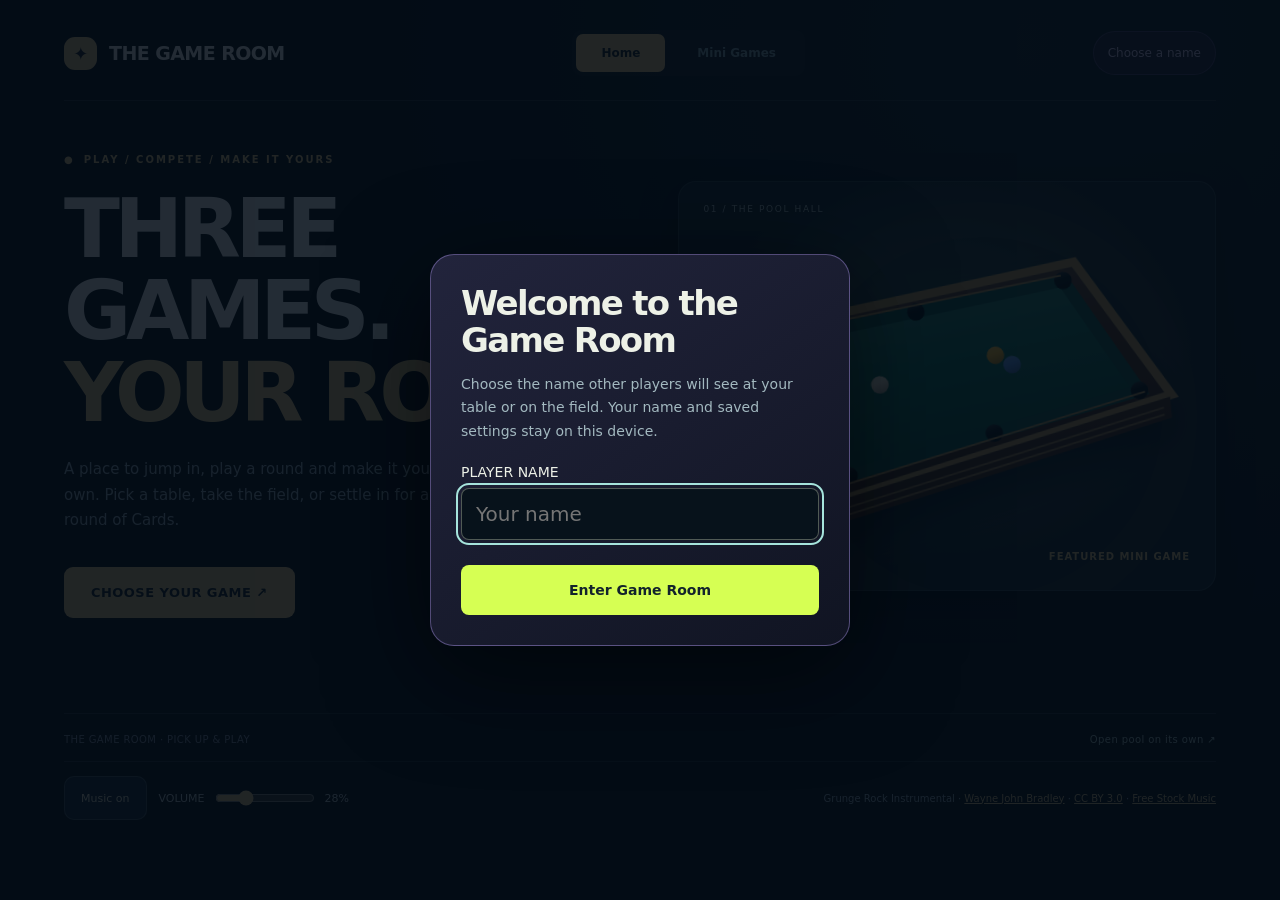
==== commit fdeec4ed: "Fix pool settings leaking into hosted launcher; scope settings per game" ====
--- a/index.html
+++ b/index.html
@@ -1,9 +1,9 @@
 <!DOCTYPE html><html lang="en"><head><meta charset="utf-8"><meta name="viewport" content="width=device-width,initial-scale=1,viewport-fit=cover"><title>The Game Room · Mini Games</title><style>
 *{box-sizing:border-box}body{margin:0;background:#09131e;color:#edf1ed;font-family:Segoe UI,system-ui,sans-serif;min-height:100vh}button{font:inherit;cursor:pointer;transition:background .2s,transform .2s,border-color .2s}button:focus-visible,a:focus-visible{outline:2px solid #a4e0d1;outline-offset:5px}button:hover{transform:translateY(-2px)}button:active{transform:translateY(0)}.hidden{display:none!important}.shell{max-width:1400px;margin:auto;padding:35px 55px 45px}.nav{display:flex;align-items:center;justify-content:space-between;border-bottom:1px solid #c3d9e219;padding-bottom:27px;gap:25px}.logo{font-size:14px;font-weight:650;letter-spacing:.025em;display:flex;align-items:center;gap:12px}.logoIcon{width:33px;height:33px;border:1px solid #b7d6d452;border-radius:10px;display:grid;place-items:center;background:#14353e;color:#c8e5da;font-size:18px}.tabs{display:flex;gap:7px;background:#11222f;border:1px solid #b4d6d314;border-radius:12px;padding:5px}.tabs button{border:0;color:#86a4b6;background:transparent;padding:10px 18px;border-radius:8px;font-size:11px}.tabs button[aria-selected=true]{background:#294653;color:#ecf0dd;box-shadow:inset 0 1px #cbdad619}.edition{font-size:9px;letter-spacing:.15em;color:#668c9b}.hero{display:grid;grid-template-columns:1fr 1fr;align-items:center;min-height:540px;padding:45px 0;gap:45px}.eyebrow{font-size:9px;color:#9bbebd;letter-spacing:.20em;text-transform:uppercase}.hero h1{font:500 clamp(40px,5.7vw,76px)/1.05 Georgia,serif;letter-spacing:-.045em;max-width:650px;margin:22px 0}.hero h1 em{font-style:normal;color:#c7dbbd}.hero p{font-size:14px;line-height:1.85;max-width:410px;color:#8eaeba}.primary{border:1px solid #ffe4aa40;background:linear-gradient(135deg,#f0dbab,#ceb17a);color:#172932;border-radius:11px;padding:15px 24px;font-size:11px;font-weight:700;letter-spacing:.035em;box-shadow:0 8px 25px #96764617}.hero .primary{margin-top:18px}.heroArt{position:relative;min-height:370px;border:1px solid #a7cbd22b;border-radius:28px;background:radial-gradient(ellipse at 45% 65%,#284e59,#11212f 70%);overflow:hidden;box-shadow:0 20px 60px #020b1245;display:grid;place-items:center}.heroArt:before{content:'';position:absolute;width:330px;height:330px;border:1px solid #cfdfd41c;border-radius:50%;transform:rotateX(55deg);top:55px;left:calc(50% - 165px)}.heroArt img{width:94%;max-width:510px;position:relative;filter:drop-shadow(0 22px 16px #020d1999);transform:rotate(-5deg);animation:tableFloat 7s ease-in-out infinite}.artLabel{position:absolute;bottom:22px;left:25px;right:25px;display:flex;justify-content:space-between;font-size:10px;color:#bdd2d5;letter-spacing:.08em}.artLabel span:last-child{color:#7fa5b1;font-size:8px}.sectionHeading{display:flex;justify-content:space-between;align-items:end;gap:20px;padding:48px 0 26px}.sectionHeading h1{font:500 41px Georgia,serif;letter-spacing:-.03em;margin:10px 0}.sectionHeading p{color:#8eafba;font-size:12px;margin:0}.count{font-size:10px;color:#799aa9;border:1px solid #c4dce120;padding:8px 11px;border-radius:8px}.gameGrid{display:grid;grid-template-columns:minmax(300px,620px) 1fr;gap:25px;align-items:stretch}.gameCard{padding:0;border:1px solid #b9d6d230;border-radius:21px;background:#112532;overflow:hidden;text-align:left;color:inherit;box-shadow:0 15px 40px #0002}.gameCard:hover{border-color:#b9d6d270;box-shadow:0 20px 40px #0004}.cardArt{height:275px;position:relative;display:grid;place-items:center;background:radial-gradient(ellipse at center,#2d5861,#132c3d 77%);overflow:hidden}.cardArt img{width:70%;max-width:390px;filter:drop-shadow(0 13px 10px #030e2166);transform:rotate(-4deg);transition:transform .4s}.gameCard:hover img{transform:rotate(-2deg) scale(1.04)}.gameStatus{position:absolute;top:18px;left:18px;border:1px solid #aee0c647;border-radius:6px;background:#102b2fbd;color:#b9ddc6;font-size:8px;font-weight:600;letter-spacing:.11em;padding:6px 9px}.tags{position:absolute;bottom:16px;left:18px;display:flex;gap:6px}.tags span{font-size:8px;color:#bdd7df;background:#10222baa;border:1px solid #bcdce42c;padding:6px 8px;border-radius:5px}.gameCopy{padding:24px 25px;display:grid;grid-template-columns:1fr auto;gap:10px}.gameCopy h2{font:500 29px Georgia,serif;letter-spacing:-.02em;margin:0 0 9px}.gameCopy p{font-size:11px;color:#9ab8c4;line-height:1.75;max-width:440px;margin:0}.launchArrow{align-self:center;width:42px;height:42px;border:1px solid #b9d6d252;border-radius:50%;display:grid;place-items:center;color:#e3d6b6;font-size:22px}.libraryNote{border:1px solid #c2d9e019;border-radius:20px;padding:35px;background:linear-gradient(135deg,#12232f,#0d1b26);display:flex;flex-direction:column;justify-content:center;max-width:390px}.libraryNote .noteIcon{font-size:27px;color:#bfd6c2;margin-bottom:18px}.libraryNote h2{font:500 23px Georgia,serif;margin:0 0 12px}.libraryNote p{font-size:12px;line-height:1.85;color:#8cabb9;margin:0}.footer{display:flex;justify-content:space-between;border-top:1px solid #c3d9e219;margin-top:55px;padding-top:22px;font-size:9px;color:#678a9c;letter-spacing:.04em}.footer a{color:#abc8cb;text-decoration:none}.gameStage{position:fixed;inset:0;z-index:10;background:#09131e;display:flex;flex-direction:column}.stageBar{height:43px;flex:0 0 43px;display:flex;align-items:center;justify-content:space-between;padding:0 12px;gap:15px;border-bottom:1px solid #b9d6d220;background:#0d1e2a}.stageBar button{background:#193341;border:1px solid #bdd7db20;color:#c6dadf;border-radius:6px;padding:6px 11px;font-size:9px}.stageBar span{font:500 14px Georgia,serif;color:#e4e5d4}.gameFrame{border:0;width:100%;flex:1;min-height:0;background:#09131e}.loadingGame{position:absolute;inset:43px 0 0;background:#0c1d29;display:grid;place-content:center;text-align:center;gap:16px;pointer-events:none}.loadingGame div{width:28px;height:28px;border:2px solid #b9d6d224;border-top-color:#d8c08b;border-radius:50%;margin:auto;animation:spin 1s linear infinite}.loadingGame p{font-size:12px;color:#a9c6cc}.panel{animation:reveal .35s ease-out}@keyframes tableFloat{50%{transform:rotate(-5deg) translateY(-7px)}}@keyframes reveal{from{opacity:0;transform:translateY(8px)}to{opacity:1;transform:none}}@keyframes spin{to{transform:rotate(360deg)}}@media(max-width:800px){.shell{padding:22px}.edition{display:none}.nav{padding-bottom:20px}.hero{grid-template-columns:1fr;gap:27px;padding:33px 0;min-height:0}.hero h1{font-size:49px}.hero p{font-size:12px}.heroArt{min-height:290px}.gameGrid{grid-template-columns:1fr}.libraryNote{max-width:none;padding:24px}.cardArt{height:245px}.sectionHeading{padding-top:32px}.sectionHeading h1{font-size:34px}.footer{margin-top:35px}.tabs button{padding:9px 12px}.logo{font-size:12px}}@media(prefers-reduced-motion:reduce){*{animation:none!important;transition:none!important}}
 .gameGrid{grid-template-columns:repeat(2,minmax(0,1fr))}.upcomingGame{cursor:default}.upcomingGame:hover{transform:none;box-shadow:0 15px 40px #0002;border-color:#b9d6d230}.footballArt{background:radial-gradient(ellipse at center,#345650,#162d36 77%)}.footballArt svg{width:76%;max-width:400px;filter:drop-shadow(0 13px 10px #030e2166)}.upcomingStatus{color:#d4c296;border-color:#d4c29640;background:#283529bb}.upcomingArrow{font-size:12px;color:#8eafb5;border-style:dashed}@media(max-width:800px){.gameGrid{grid-template-columns:1fr}}
-.gameGrid{grid-template-columns:repeat(3,minmax(0,1fr))}.holdemArt{background:radial-gradient(ellipse,#326052,#132d2e 77%)}.holdemArt img{width:94%}@media(max-width:1100px){.gameGrid{grid-template-columns:repeat(2,minmax(0,1fr))}}@media(max-width:700px){.gameGrid{grid-template-columns:1fr}}</style><link rel="stylesheet" href="studio.css?v=profile-slots-20261010"><script src="studio-settings.js?v=profile-slots-20261010"></script><link rel="stylesheet" href="phone-ui.css?v=profile-slots-20261010"><link rel="stylesheet" href="launcher.css?v=arcade-atelier"><link rel="stylesheet" href="interface.css?v=interface-20261010"></head><body><main class="shell" id="launcher"><header class="nav"><div class="logo"><span class="logoIcon">✦</span>The Game Room</div><nav class="tabs" role="tablist" aria-label="Game room navigation"><button id="homeTab" type="button" role="tab" aria-selected="true" aria-controls="homePanel">Home</button><button id="miniGamesTab" type="button" role="tab" aria-selected="false" aria-controls="miniGamesPanel">Mini Games</button></nav><span class="edition">PLAY SOMETHING GOOD</span></header><section id="homePanel" class="panel hero" role="tabpanel" aria-labelledby="homeTab"><div><div class="eyebrow">PLAY / COMPETE / MAKE IT YOURS</div><h1>THREE GAMES.<br><em>YOUR ROOM.</em></h1><p>A place to jump in, play a round and make it your own. Pick a table, take the field, or settle in for a round of Cards.</p><button class="primary" id="browseGames" type="button">CHOOSE YOUR GAME ↗</button></div><div class="heroArt" aria-label="Pool table illustration"><img src="pool-assets/table-clubroom.svg?pockets=2" alt="Jade pool table with brass trim"><div class="artLabel"><span>THE POOL HALL</span><span>FEATURED MINI GAME</span></div></div></section><section id="miniGamesPanel" class="panel hidden" role="tabpanel" aria-labelledby="miniGamesTab"><div class="sectionHeading"><div><div class="eyebrow">THE COLLECTION</div><h1>Mini Games</h1><p>Choose a game. Make it a good round.</p></div><span class="count">3 mini games · Pool, football & cards</span></div><div class="gameGrid"><button type="button" class="gameCard" id="launchPool" aria-label="Play The Pool Hall"><div class="cardArt"><span class="gameStatus">PLAY NOW</span><img src="pool-assets/table-clubroom.svg?pockets=2" alt="Pool Hall table"><div class="tags"><span>8 BALL</span><span>SOLO + MULTIPLAYER</span><span>6 TABLES</span></div></div><div class="gameCopy"><div><h2>The Pool Hall</h2><p>Practice alone, challenge a bot or play with a friend. Choose your table, pick a fantasy cue and take your shot.</p></div><span class="launchArrow" aria-hidden="true">↗</span></div></button><button type="button" class="gameCard stadiumGame" id="launchQuarterback" aria-label="Explore the Quarterback stadium"><div class="cardArt footballArt"><span class="gameStatus">PLAY NOW</span><svg viewBox="0 0 320 190" role="img" aria-label="Brown American football with white end stripes and raised laces"><defs><linearGradient id="qbLeather" x1="0" y1="0" x2="0.2" y2="1"><stop offset="0" stop-color="#d6985d"/><stop offset=".44" stop-color="#a96036"/><stop offset="1" stop-color="#5f3024"/></linearGradient><linearGradient id="qbStripe" x1="0" y1="0" x2="0" y2="1"><stop stop-color="#fff9e9"/><stop offset="1" stop-color="#c9bda2"/></linearGradient><pattern id="qbPebble" width="6" height="6" patternUnits="userSpaceOnUse"><circle cx="1.5" cy="1.5" r=".9" fill="#4d271e" opacity=".24"/><circle cx="4.5" cy="4.5" r=".8" fill="#f4bc7c" opacity=".15"/></pattern><clipPath id="qbBallClip"><path d="M64 95C107 26 213 26 256 95C213 164 107 164 64 95Z"/></clipPath></defs><path d="M20 147 192 31 303 91 123 181Z" fill="#245d57" stroke="#6c9d89" stroke-width="2"/><path d="M62 137 218 46 M101 155 251 63 M143 165 278 85" stroke="#bcd9b7" stroke-width="2" opacity=".48"/><ellipse cx="160" cy="134" rx="82" ry="14" fill="#061e2780"/><g transform="rotate(-18 160 95)"><path d="M64 95C107 26 213 26 256 95C213 164 107 164 64 95Z" fill="url(#qbLeather)" stroke="#d1a475" stroke-width="1.5"/><g clip-path="url(#qbBallClip)"><path d="M64 95C107 26 213 26 256 95C213 164 107 164 64 95Z" fill="url(#qbPebble)"/><path d="M101 34C117 69 117 121 101 156L87 156C104 121 104 69 87 34Z M219 34C203 69 203 121 219 156L233 156C216 121 216 69 233 34Z" fill="url(#qbStripe)"/><path d="M68 96Q160 126 252 96" fill="none" stroke="#613b2b" stroke-width="1.5" opacity=".6"/><path d="M97 75C130 47 184 46 221 75" fill="none" stroke="#edbc85" stroke-width="3" opacity=".35"/></g><path d="M130 73Q160 65 190 73" fill="none" stroke="#543323" stroke-width="8" stroke-linecap="round"/><path d="M130 70Q160 63 190 70" fill="none" stroke="#eee3c8" stroke-width="3" stroke-linecap="round"/><g fill="none" stroke-linecap="round"><path d="M136 65 138 78 M146 62 147 75 M156 61 157 74 M166 61 166 74 M176 62 175 75 M186 65 184 78" stroke="#71472c" stroke-width="5"/><path d="M135 63 137 76 M145 60 146 73 M155 59 156 72 M165 59 165 72 M175 60 174 73 M185 63 183 76" stroke="#fff1d7" stroke-width="3.5"/></g></g></svg><div class="tags"><span>FOOTBALL</span><span>MINI GAME 02</span></div></div><div class="gameCopy"><div><h2>Quarterback</h2><p>Call a play, snap the ball and take control. Throw, catch, run and defend in an 11-on-11 football game.</p></div><span class="launchArrow" aria-hidden="true">↗</span></div></button><button type="button" class="gameCard" id="launchHoldEm" aria-label="Play Cards"><div class="cardArt holdemArt"><span class="gameStatus">PLAY NOW</span><img src="holdem-assets/cover.svg?v=profile-slots-20261010" alt="Ace of spades and ace of hearts on a green poker table"><div class="tags"><span>HOLD EM + BLACKJACK</span><span>SOLO + MULTIPLAYER</span><span>PLAY CHIPS</span></div></div><div class="gameCopy"><div><h2>Cards</h2><p>Choose Hold Em or Blackjack. Dress your character, play against bots or share a table with friends.</p></div><span class="launchArrow" aria-hidden="true">↗</span></div></button></div></section><footer class="footer"><span>THE GAME ROOM · PICK UP & PLAY</span><a href="pool.html">Open pool on its own ↗</a></footer></main><section class="gameStage hidden" id="gameStage" aria-label="The Pool Hall"><header class="stageBar"><button id="exitPool" type="button">← Mini Games</button><span>The Pool Hall</span><button id="gameFullscreen" type="button">Full screen</button></header><iframe class="gameFrame" id="poolFrame" title="The Pool Hall playable game" allow="autoplay; fullscreen" allowfullscreen></iframe><div id="loadingGame" class="loadingGame"><div></div><p>Opening The Pool Hall…</p></div></section><script src="player-profile.js?v=profile-slots-20261010"></script><script>
+.gameGrid{grid-template-columns:repeat(3,minmax(0,1fr))}.holdemArt{background:radial-gradient(ellipse,#326052,#132d2e 77%)}.holdemArt img{width:94%}@media(max-width:1100px){.gameGrid{grid-template-columns:repeat(2,minmax(0,1fr))}}@media(max-width:700px){.gameGrid{grid-template-columns:1fr}}</style><link rel="stylesheet" href="studio.css?v=profile-slots-20261010"><script src="studio-settings.js?v=game-settings-scope-20261010"></script><link rel="stylesheet" href="phone-ui.css?v=profile-slots-20261010"><link rel="stylesheet" href="launcher.css?v=arcade-atelier"><link rel="stylesheet" href="interface.css?v=arcade-library-colors-20261010"></head><body><main class="shell" id="launcher"><header class="nav"><div class="logo"><span class="logoIcon">✦</span>The Game Room</div><nav class="tabs" role="tablist" aria-label="Game room navigation"><button id="homeTab" type="button" role="tab" aria-selected="true" aria-controls="homePanel">Home</button><button id="miniGamesTab" type="button" role="tab" aria-selected="false" aria-controls="miniGamesPanel">Mini Games</button></nav><span class="edition">PLAY SOMETHING GOOD</span></header><section id="homePanel" class="panel hero" role="tabpanel" aria-labelledby="homeTab"><div><div class="eyebrow">PLAY / COMPETE / MAKE IT YOURS</div><h1>THREE GAMES.<br><em>YOUR ROOM.</em></h1><p>A place to jump in, play a round and make it your own. Pick a table, take the field, or settle in for a round of Cards.</p><button class="primary" id="browseGames" type="button">CHOOSE YOUR GAME ↗</button></div><div class="heroArt" aria-label="Pool table illustration"><img src="pool-assets/table-clubroom.svg?pockets=2" alt="Jade pool table with brass trim"><div class="artLabel"><span>THE POOL HALL</span><span>FEATURED MINI GAME</span></div></div></section><section id="miniGamesPanel" class="panel hidden" role="tabpanel" aria-labelledby="miniGamesTab"><div class="sectionHeading"><div><div class="eyebrow">THE COLLECTION</div><h1>Mini Games</h1><p>Choose a game. Make it a good round.</p></div><span class="count">3 mini games · Pool, football & cards</span></div><div class="gameGrid"><button type="button" class="gameCard" id="launchPool" aria-label="Play The Pool Hall"><div class="cardArt"><span class="gameStatus">PLAY NOW</span><img src="pool-assets/table-clubroom.svg?pockets=2" alt="Pool Hall table"><div class="tags"><span>8 BALL</span><span>SOLO + MULTIPLAYER</span><span>6 TABLES</span></div></div><div class="gameCopy"><div><h2>The Pool Hall</h2><p>Practice alone, challenge a bot or play with a friend. Choose your table, pick a fantasy cue and take your shot.</p></div><span class="launchArrow" aria-hidden="true">↗</span></div></button><button type="button" class="gameCard stadiumGame" id="launchQuarterback" aria-label="Explore the Quarterback stadium"><div class="cardArt footballArt"><span class="gameStatus">PLAY NOW</span><svg viewBox="0 0 320 190" role="img" aria-label="Brown American football with white end stripes and raised laces"><defs><linearGradient id="qbLeather" x1="0" y1="0" x2="0.2" y2="1"><stop offset="0" stop-color="#d6985d"/><stop offset=".44" stop-color="#a96036"/><stop offset="1" stop-color="#5f3024"/></linearGradient><linearGradient id="qbStripe" x1="0" y1="0" x2="0" y2="1"><stop stop-color="#fff9e9"/><stop offset="1" stop-color="#c9bda2"/></linearGradient><pattern id="qbPebble" width="6" height="6" patternUnits="userSpaceOnUse"><circle cx="1.5" cy="1.5" r=".9" fill="#4d271e" opacity=".24"/><circle cx="4.5" cy="4.5" r=".8" fill="#f4bc7c" opacity=".15"/></pattern><clipPath id="qbBallClip"><path d="M64 95C107 26 213 26 256 95C213 164 107 164 64 95Z"/></clipPath></defs><path d="M20 147 192 31 303 91 123 181Z" fill="#245d57" stroke="#6c9d89" stroke-width="2"/><path d="M62 137 218 46 M101 155 251 63 M143 165 278 85" stroke="#bcd9b7" stroke-width="2" opacity=".48"/><ellipse cx="160" cy="134" rx="82" ry="14" fill="#061e2780"/><g transform="rotate(-18 160 95)"><path d="M64 95C107 26 213 26 256 95C213 164 107 164 64 95Z" fill="url(#qbLeather)" stroke="#d1a475" stroke-width="1.5"/><g clip-path="url(#qbBallClip)"><path d="M64 95C107 26 213 26 256 95C213 164 107 164 64 95Z" fill="url(#qbPebble)"/><path d="M101 34C117 69 117 121 101 156L87 156C104 121 104 69 87 34Z M219 34C203 69 203 121 219 156L233 156C216 121 216 69 233 34Z" fill="url(#qbStripe)"/><path d="M68 96Q160 126 252 96" fill="none" stroke="#613b2b" stroke-width="1.5" opacity=".6"/><path d="M97 75C130 47 184 46 221 75" fill="none" stroke="#edbc85" stroke-width="3" opacity=".35"/></g><path d="M130 73Q160 65 190 73" fill="none" stroke="#543323" stroke-width="8" stroke-linecap="round"/><path d="M130 70Q160 63 190 70" fill="none" stroke="#eee3c8" stroke-width="3" stroke-linecap="round"/><g fill="none" stroke-linecap="round"><path d="M136 65 138 78 M146 62 147 75 M156 61 157 74 M166 61 166 74 M176 62 175 75 M186 65 184 78" stroke="#71472c" stroke-width="5"/><path d="M135 63 137 76 M145 60 146 73 M155 59 156 72 M165 59 165 72 M175 60 174 73 M185 63 183 76" stroke="#fff1d7" stroke-width="3.5"/></g></g></svg><div class="tags"><span>FOOTBALL</span><span>MINI GAME 02</span></div></div><div class="gameCopy"><div><h2>Quarterback</h2><p>Call a play, snap the ball and take control. Throw, catch, run and defend in an 11-on-11 football game.</p></div><span class="launchArrow" aria-hidden="true">↗</span></div></button><button type="button" class="gameCard" id="launchHoldEm" aria-label="Play Cards"><div class="cardArt holdemArt"><span class="gameStatus">PLAY NOW</span><img src="holdem-assets/cover.svg?v=profile-slots-20261010" alt="Ace of spades and ace of hearts on a green poker table"><div class="tags"><span>HOLD EM + BLACKJACK</span><span>SOLO + MULTIPLAYER</span><span>PLAY CHIPS</span></div></div><div class="gameCopy"><div><h2>Cards</h2><p>Choose Hold Em or Blackjack. Dress your character, play against bots or share a table with friends.</p></div><span class="launchArrow" aria-hidden="true">↗</span></div></button></div></section><footer class="footer"><span>THE GAME ROOM · PICK UP & PLAY</span><a href="pool.html">Open pool on its own ↗</a></footer></main><section class="gameStage hidden" id="gameStage" aria-label="The Pool Hall"><header class="stageBar"><button id="exitPool" type="button">← Mini Games</button><span>The Pool Hall</span><button id="gameFullscreen" type="button">Full screen</button></header><iframe class="gameFrame" id="poolFrame" title="The Pool Hall playable game" allow="autoplay; fullscreen" allowfullscreen></iframe><div id="loadingGame" class="loadingGame"><div></div><p>Opening The Pool Hall…</p></div></section><script src="player-profile.js?v=profile-slots-20261010"></script><script>
 (()=>{const home=document.querySelector('#homePanel'),mini=document.querySelector('#miniGamesPanel'),homeTab=document.querySelector('#homeTab'),miniTab=document.querySelector('#miniGamesTab'),stage=document.querySelector('#gameStage'),frame=document.querySelector('#poolFrame'),launcher=document.querySelector('#launcher'),loading=document.querySelector('#loadingGame');let gameOpen=false,activeGame='pool',menuAudioChannel=null;
 try{menuAudioChannel=new BroadcastChannel('game-room-audio-v2')}catch{}
 function silenceGameRoom(){if(gameOpen||document.hidden)return;menuAudioChannel?.postMessage({type:'menu-open'});try{frame.contentWindow?.GameAudio?.stopAll()}catch{}}
-addEventListener('focus',silenceGameRoom);addEventListener('visibilitychange',silenceGameRoom);addEventListener('pointerdown',silenceGameRoom,{capture:true});silenceGameRoom();function showTab(which){let isHome=which==='home';home.classList.toggle('hidden',!isHome);mini.classList.toggle('hidden',isHome);homeTab.setAttribute('aria-selected',String(isHome));miniTab.setAttribute('aria-selected',String(!isHome));homeTab.tabIndex=isHome?0:-1;miniTab.tabIndex=isHome?-1:0;try{localStorage.setItem('gameRoomTab',which)}catch(e){}}homeTab.onclick=()=>showTab('home');miniTab.onclick=()=>showTab('mini');document.querySelector('#browseGames').onclick=()=>{showTab('mini');document.querySelector('#launchPool').focus()};for(let tab of [homeTab,miniTab])tab.addEventListener('keydown',e=>{if(e.key==='ArrowLeft'||e.key==='ArrowRight'){e.preventDefault();let next=tab===homeTab?miniTab:homeTab;showTab(next===homeTab?'home':'mini');next.focus()}});function launchGame(title,url,key){GameRoomProfile.require(()=>openGame(title,url,key))}function openGame(title,url,key){url+='&player='+encodeURIComponent(GameRoomProfile.name);activeGame=key;gameOpen=true;launcher.classList.add('hidden');stage.classList.remove('hidden');stage.setAttribute('aria-label',title);document.querySelector('.stageBar span').textContent=title;frame.title=title;loading.querySelector('p').textContent='Opening '+title+'…';loading.classList.remove('hidden');frame.src=url;frame.focus()}function launchPool(){launchGame('The Pool Hall','pool.html?embedded=1&edition=interface-20261010'+(new URLSearchParams(location.search).get('test')==='eight-ball'?'&test=eight-ball':'')+(new URLSearchParams(location.search).get('mode')==='online'?'&mode=online':''),'pool')}function launchHoldEm(){launchGame('Cards','holdem.html?embedded=1&edition=interface-20261010','holdem')}function launchQuarterback(){launchGame('Quarterback','quarterback.html?embedded=1&edition=interface-20261010','quarterback')}function exitPool(){gameOpen=false;silenceGameRoom();try{frame.contentWindow?.GameAudio?.stopAll()}catch{}frame.contentWindow?.postMessage({type:'game-room:stop-audio'},'*');frame.src='about:blank';stage.classList.add('hidden');launcher.classList.remove('hidden');showTab('mini');if(document.fullscreenElement)document.exitFullscreen().catch(()=>{});document.querySelector(({quarterback:'#launchQuarterback',holdem:'#launchHoldEm',pool:'#launchPool'})[activeGame]).focus()}frame.addEventListener('load',()=>{if(gameOpen&&frame.getAttribute('src')!=='about:blank')loading.classList.add('hidden')});addEventListener('message',event=>{if(event.source!==frame.contentWindow||!gameOpen)return;if(event.data?.type==='pool-hall:exit'||event.data?.type==='quarterback:exit'||event.data?.type==='hold-em:exit')exitPool();if(event.data?.type==='pool-hall:ready'||event.data?.type==='quarterback:ready'||event.data?.type==='hold-em:ready')loading.classList.add('hidden')});document.querySelector('#launchPool').onclick=launchPool;document.querySelector('#launchQuarterback').onclick=launchQuarterback;document.querySelector('#launchHoldEm').onclick=launchHoldEm;document.querySelector('#exitPool').onclick=exitPool;document.querySelector('#gameFullscreen').onclick=()=>{if(document.fullscreenElement)document.exitFullscreen().catch(()=>{});else stage.requestFullscreen?.().catch(()=>{})};let saved='home';try{saved=localStorage.getItem('gameRoomTab')||'home'}catch(e){}showTab(saved==='mini'?'mini':'home');if(new URLSearchParams(location.search).get('game')==='pool')launchPool();else if(['holdem','cards'].includes(new URLSearchParams(location.search).get('game')))launchHoldEm();else if(new URLSearchParams(location.search).get('game')==='quarterback')launchQuarterback();})();
+addEventListener('focus',silenceGameRoom);addEventListener('visibilitychange',silenceGameRoom);addEventListener('pointerdown',silenceGameRoom,{capture:true});silenceGameRoom();function showTab(which){let isHome=which==='home';home.classList.toggle('hidden',!isHome);mini.classList.toggle('hidden',isHome);homeTab.setAttribute('aria-selected',String(isHome));miniTab.setAttribute('aria-selected',String(!isHome));homeTab.tabIndex=isHome?0:-1;miniTab.tabIndex=isHome?-1:0;try{localStorage.setItem('gameRoomTab',which)}catch(e){}}homeTab.onclick=()=>showTab('home');miniTab.onclick=()=>showTab('mini');document.querySelector('#browseGames').onclick=()=>{showTab('mini');document.querySelector('#launchPool').focus()};for(let tab of [homeTab,miniTab])tab.addEventListener('keydown',e=>{if(e.key==='ArrowLeft'||e.key==='ArrowRight'){e.preventDefault();let next=tab===homeTab?miniTab:homeTab;showTab(next===homeTab?'home':'mini');next.focus()}});function launchGame(title,url,key){GameRoomProfile.require(()=>openGame(title,url,key))}function openGame(title,url,key){url+='&player='+encodeURIComponent(GameRoomProfile.name);activeGame=key;gameOpen=true;launcher.classList.add('hidden');stage.classList.remove('hidden');stage.setAttribute('aria-label',title);document.querySelector('.stageBar span').textContent=title;frame.title=title;loading.querySelector('p').textContent='Opening '+title+'…';loading.classList.remove('hidden');frame.src=url;frame.focus()}function launchPool(){launchGame('The Pool Hall','pool.html?embedded=1&edition=interface-20261010'+(new URLSearchParams(location.search).get('test')==='eight-ball'?'&test=eight-ball':'')+(new URLSearchParams(location.search).get('mode')==='online'?'&mode=online':''),'pool')}function launchHoldEm(){launchGame('Cards','holdem.html?embedded=1&edition=interface-20261010','holdem')}function launchQuarterback(){launchGame('Quarterback','quarterback.html?embedded=1&edition=interface-20261010','quarterback')}function exitPool(){gameOpen=false;silenceGameRoom();try{frame.contentWindow?.GameAudio?.stopAll()}catch{}frame.contentWindow?.postMessage({type:'game-room:stop-audio'},'*');frame.src='about:blank';stage.classList.add('hidden');launcher.classList.remove('hidden');showTab('mini');if(document.fullscreenElement)document.exitFullscreen().catch(()=>{});document.querySelector(({quarterback:'#launchQuarterback',holdem:'#launchHoldEm',pool:'#launchPool'})[activeGame]).focus()}frame.addEventListener('load',()=>{if(gameOpen&&frame.getAttribute('src')!=='about:blank')loading.classList.add('hidden')});addEventListener('message',event=>{if(event.source!==frame.contentWindow||!gameOpen)return;if(event.data?.type==='pool-hall:exit'||event.data?.type==='quarterback:exit'||event.data?.type==='hold-em:exit')exitPool();if(event.data?.type==='pool-hall:ready'||event.data?.type==='quarterback:ready'||event.data?.type==='hold-em:ready')loading.classList.add('hidden')});document.querySelector('#launchPool').onclick=launchPool;document.querySelector('#launchQuarterback').onclick=launchQuarterback;document.querySelector('#launchHoldEm').onclick=launchHoldEm;document.querySelector('#exitPool').onclick=exitPool;document.querySelector('#gameFullscreen').onclick=()=>{if(document.fullscreenElement)document.exitFullscreen().catch(()=>{});else stage.requestFullscreen?.().catch(()=>{})};let saved='home';try{saved=localStorage.getItem('gameRoomTab')||'home'}catch(e){}showTab(new URLSearchParams(location.search).get('menu')==='mini'||saved==='mini'?'mini':'home');if(new URLSearchParams(location.search).get('game')==='pool')launchPool();else if(['holdem','cards'].includes(new URLSearchParams(location.search).get('game')))launchHoldEm();else if(new URLSearchParams(location.search).get('game')==='quarterback')launchQuarterback();})();
 </script><script src="menu-music.js?v=guitar-grunge-20261010"></script></body></html>
--- a/interface.css
+++ b/interface.css
@@ -36,3 +36,13 @@
 [data-studio-game=pool] .card.cueCard,[data-studio-game=pool] .card.visualSettings,[data-studio-game=pool] #networkOverlay .card{background:linear-gradient(140deg,#142833f7,#0a1722f7);border:1px solid #b6d1d32b;border-radius:16px;box-shadow:var(--ui-shadow)}.cueOptionGrid{gap:9px}.cueOption{border-radius:9px!important;background:#142630!important;border-color:#a4c2c62b!important}.cueOption.selected{border-color:#8fd6c0!important;background:#26433f!important}.cueOptionName{font-family:system-ui!important;letter-spacing:.04em}.cuePreviewPanel{border-radius:14px!important;border-color:#a5c7c72b!important;background:radial-gradient(ellipse,#254440,#0c1c26)!important}.tableCard{border-radius:10px!important;border-color:#b9d6d22c!important}.tableCard.selected{border-color:#8fd6c0!important}.cuePlayerTabs button{border-radius:7px!important;min-height:44px}.visualSlider{accent-color:#8fd6c0}
 @media(min-width:1101px){.table-live .he-player-panel[data-slot]{width:190px;min-height:70px;padding:10px 10px 10px 61px;box-sizing:border-box}.table-live .he-avatar{width:49px;height:49px}.table-live .he-player-copy b{font-size:9px}.table-live .he-player-copy em{font-size:9px}.table-live .he-player-copy strong{font-size:17px}.table-live .action-dock{max-width:850px}.table-live .raise-control{width:280px}.table-live .wordmark{font-size:29px!important}.table-live .wordmark>span{display:none}}
 @media(max-width:700px),(pointer:coarse) and (max-width:1100px){.stageBar{flex:0 0 40px}.loadingGame{top:40px}.he-wardrobe .he-preview{min-height:360px!important}.he-wardrobe .he-preview-frame{min-height:300px!important;border-radius:14px!important}.he-wardrobe .he-preview-frame:after{border-radius:10px!important}.he-wardrobe .he-preview-caption{min-height:65px!important}.he-wardrobe .he-preview-caption h2{font-size:30px!important}.he-wardrobe-tabs{overflow-x:auto;flex-wrap:nowrap!important;scrollbar-width:none;padding-bottom:8px}.he-category{flex:0 0 auto!important;min-height:44px!important}.he-wardrobe .he-wardrobe-panel{max-height:235px;overscroll-behavior:contain}.he-wardrobe-option{min-height:84px!important}.he-wardrobe .he-style-note,.he-option-description:empty{display:none}.cueCard{max-height:calc(100dvh - 16px)!important;overflow:auto!important}.cueOptionGrid{grid-template-columns:repeat(2,minmax(0,1fr))!important}.cueOption{min-height:70px!important}.cuePreviewPanel{min-height:180px}.visualSettings{max-height:calc(100dvh - 20px)!important;overflow:auto}.he-decision-clock{right:10px;top:8px}.table-live .action-dock .notice{min-height:14px}}
+/* Original arcade palette, limited to the Mini Games library. */
+body:has(#launcher:not(.hidden) #miniGamesPanel:not(.hidden)){background:#090b16;background-image:radial-gradient(ellipse at 85% 12%,#59329738,transparent 48%),radial-gradient(ellipse at 8% 75%,#007d9840,transparent 44%);color:#f7f5ff}
+#launcher:has(#miniGamesPanel:not(.hidden)){--ui-accent:#d6ff53;--ui-muted:#aeb6ce;--ui-line:#ffffff19}
+#launcher:has(#miniGamesPanel:not(.hidden)) .logoIcon{background:#d6ff53;color:#151b07;box-shadow:0 0 35px #ceff5322}
+#launcher:has(#miniGamesPanel:not(.hidden)) .tabs button[aria-selected=true]{background:#d6ff53;color:#172008;box-shadow:0 4px 20px #caff5320}
+#miniGamesPanel .eyebrow{color:#cbb4ff}#miniGamesPanel .count{color:#d6ff53;border-color:#d6ff5330;background:#ffffff05}
+#miniGamesPanel .gameCard{background:#171c2c;border-color:#ffffff19}#miniGamesPanel .gameCard:hover{border-color:var(--accent)}
+#miniGamesPanel .gameCard:first-child{--accent:#a5f36b}#miniGamesPanel .gameCard:nth-child(2){--accent:#ff9a61}#miniGamesPanel .gameCard:nth-child(3){--accent:#b49aff}
+#miniGamesPanel .cardArt{background:radial-gradient(ellipse at 50% 35%,#2b755a,#102b2c)}#miniGamesPanel .footballArt{background:radial-gradient(ellipse at 50% 35%,#964b35,#302031)}#miniGamesPanel .holdemArt{background:radial-gradient(ellipse at 50% 35%,#6d4e9c,#25223e)}
+#miniGamesPanel .gameStatus{background:#090d1ecc;color:var(--accent);border-color:#ffffff24}#miniGamesPanel .tags span{background:#090d1ecc;border-color:#ffffff17;color:#ddd9ef}#miniGamesPanel .launchArrow{background:var(--accent);color:#101322}#miniGamesPanel .gameCopy h2{color:#fff}#miniGamesPanel .gameCopy p{color:#aeb6ce}
